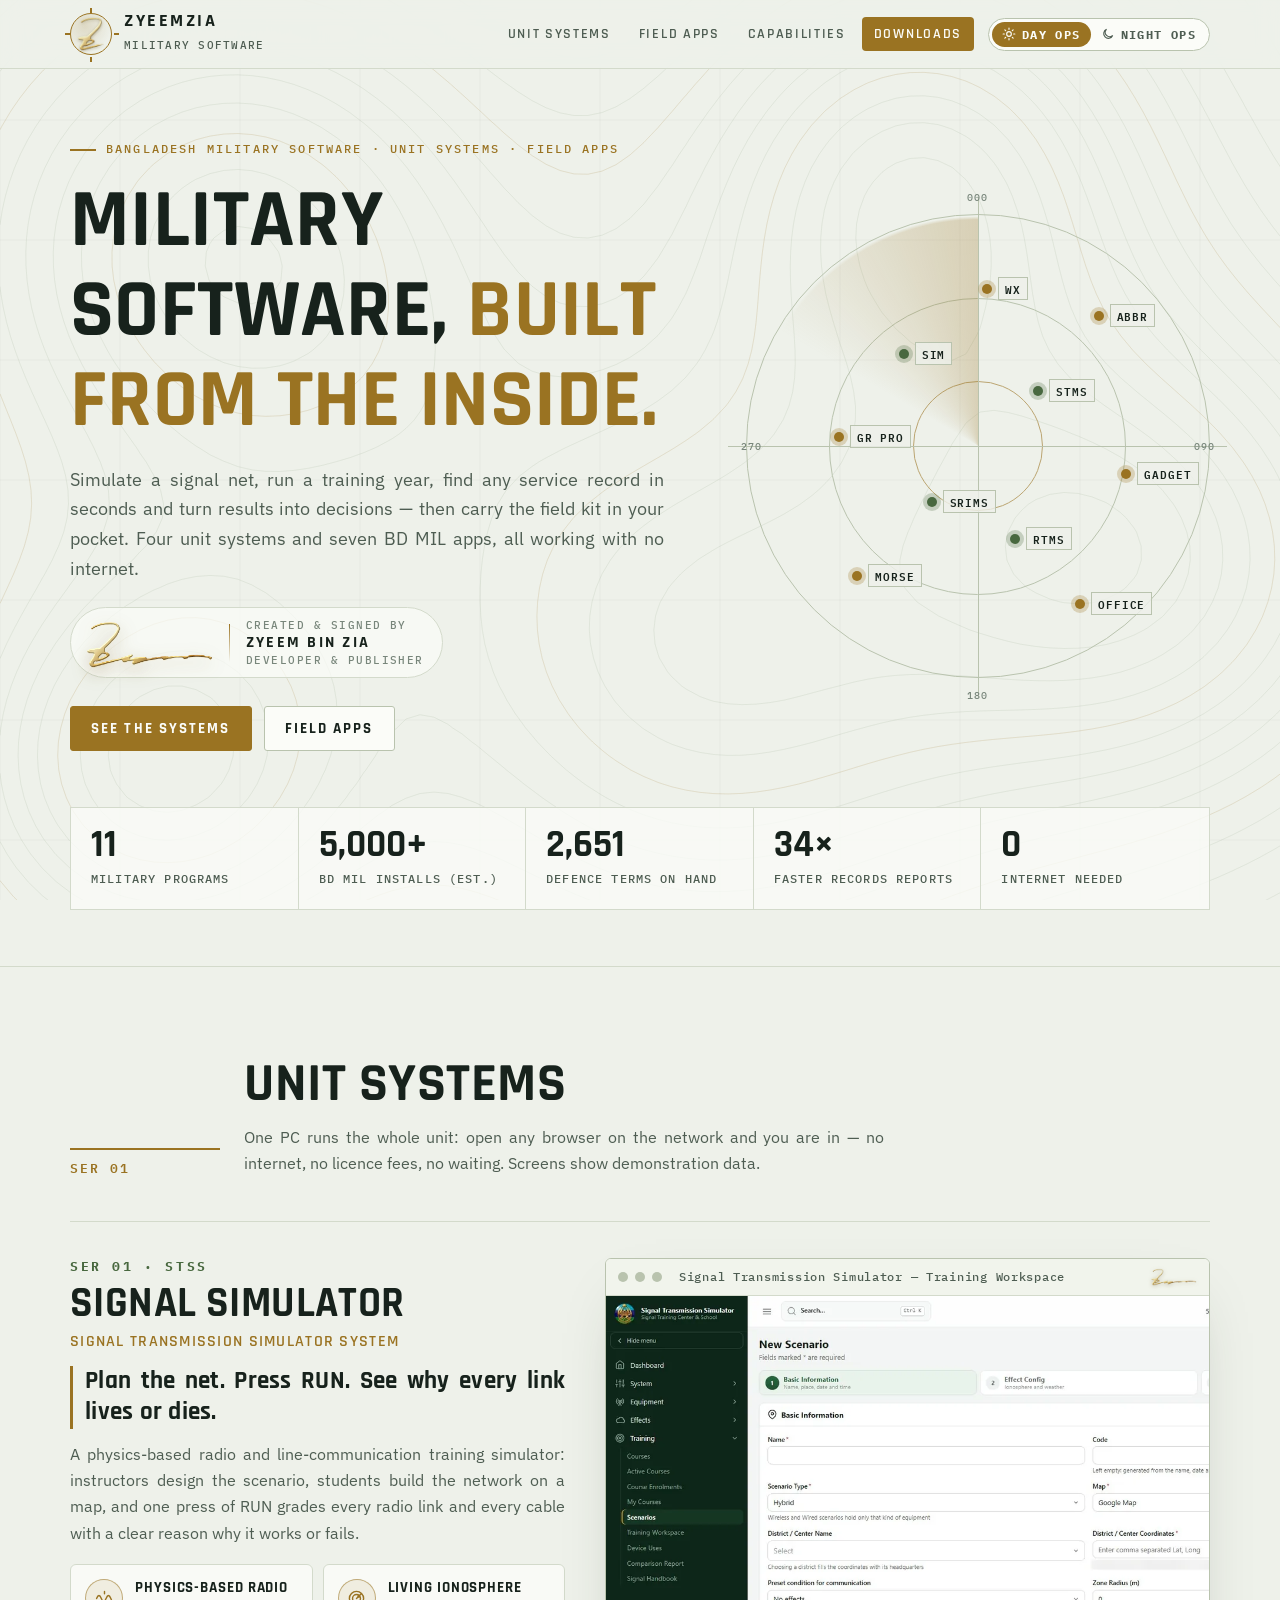
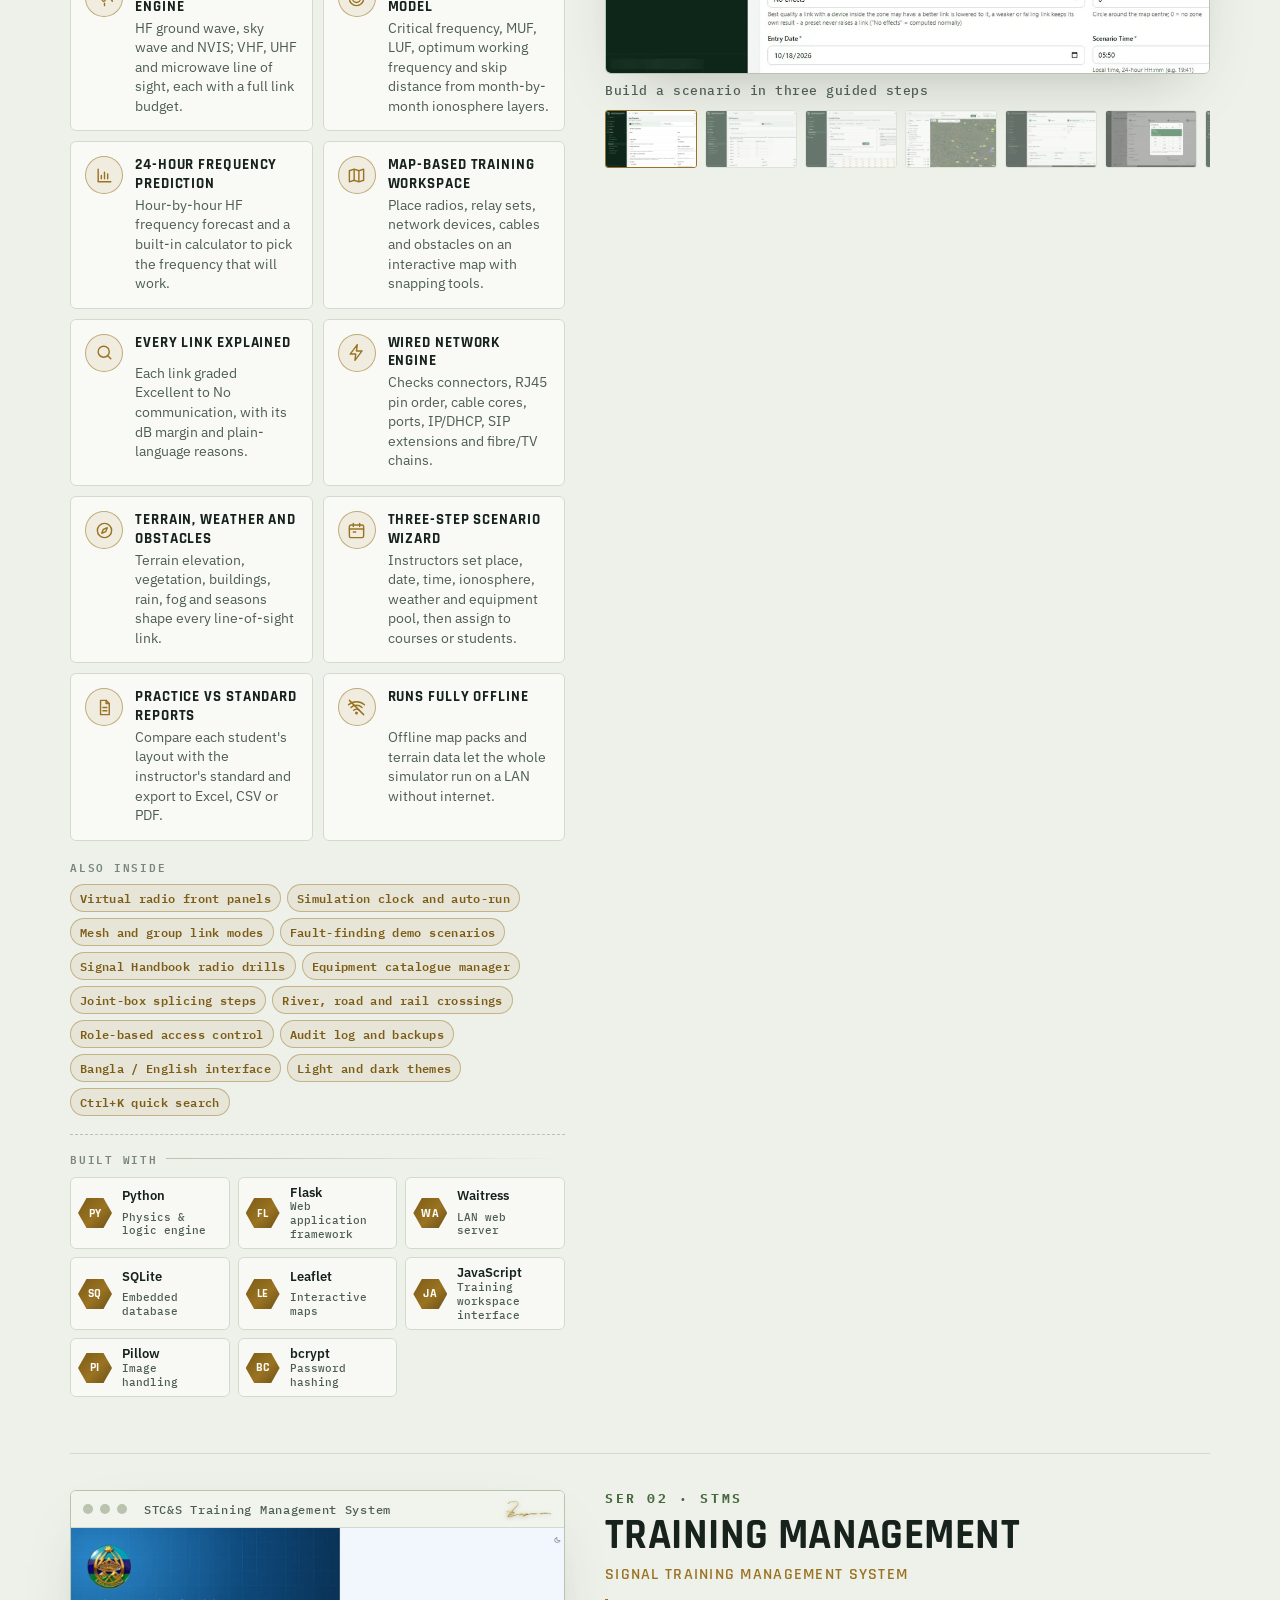
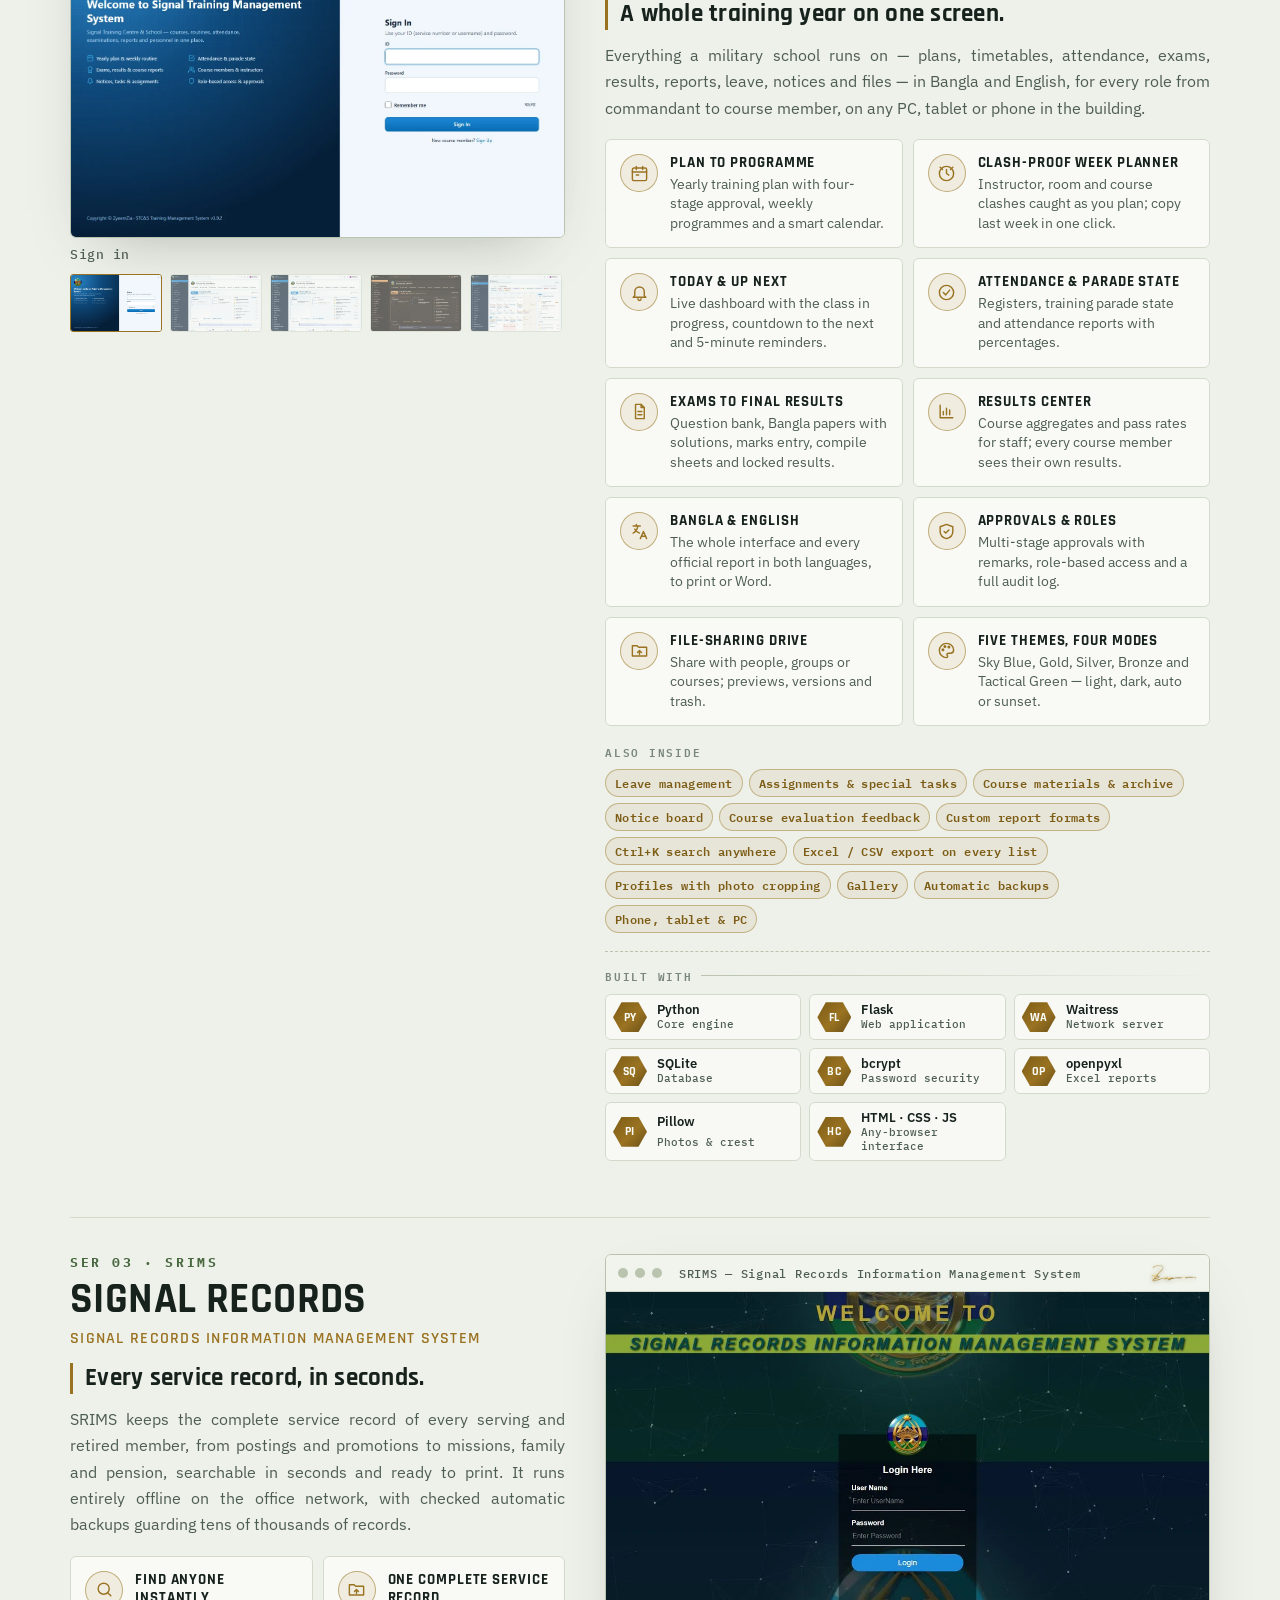
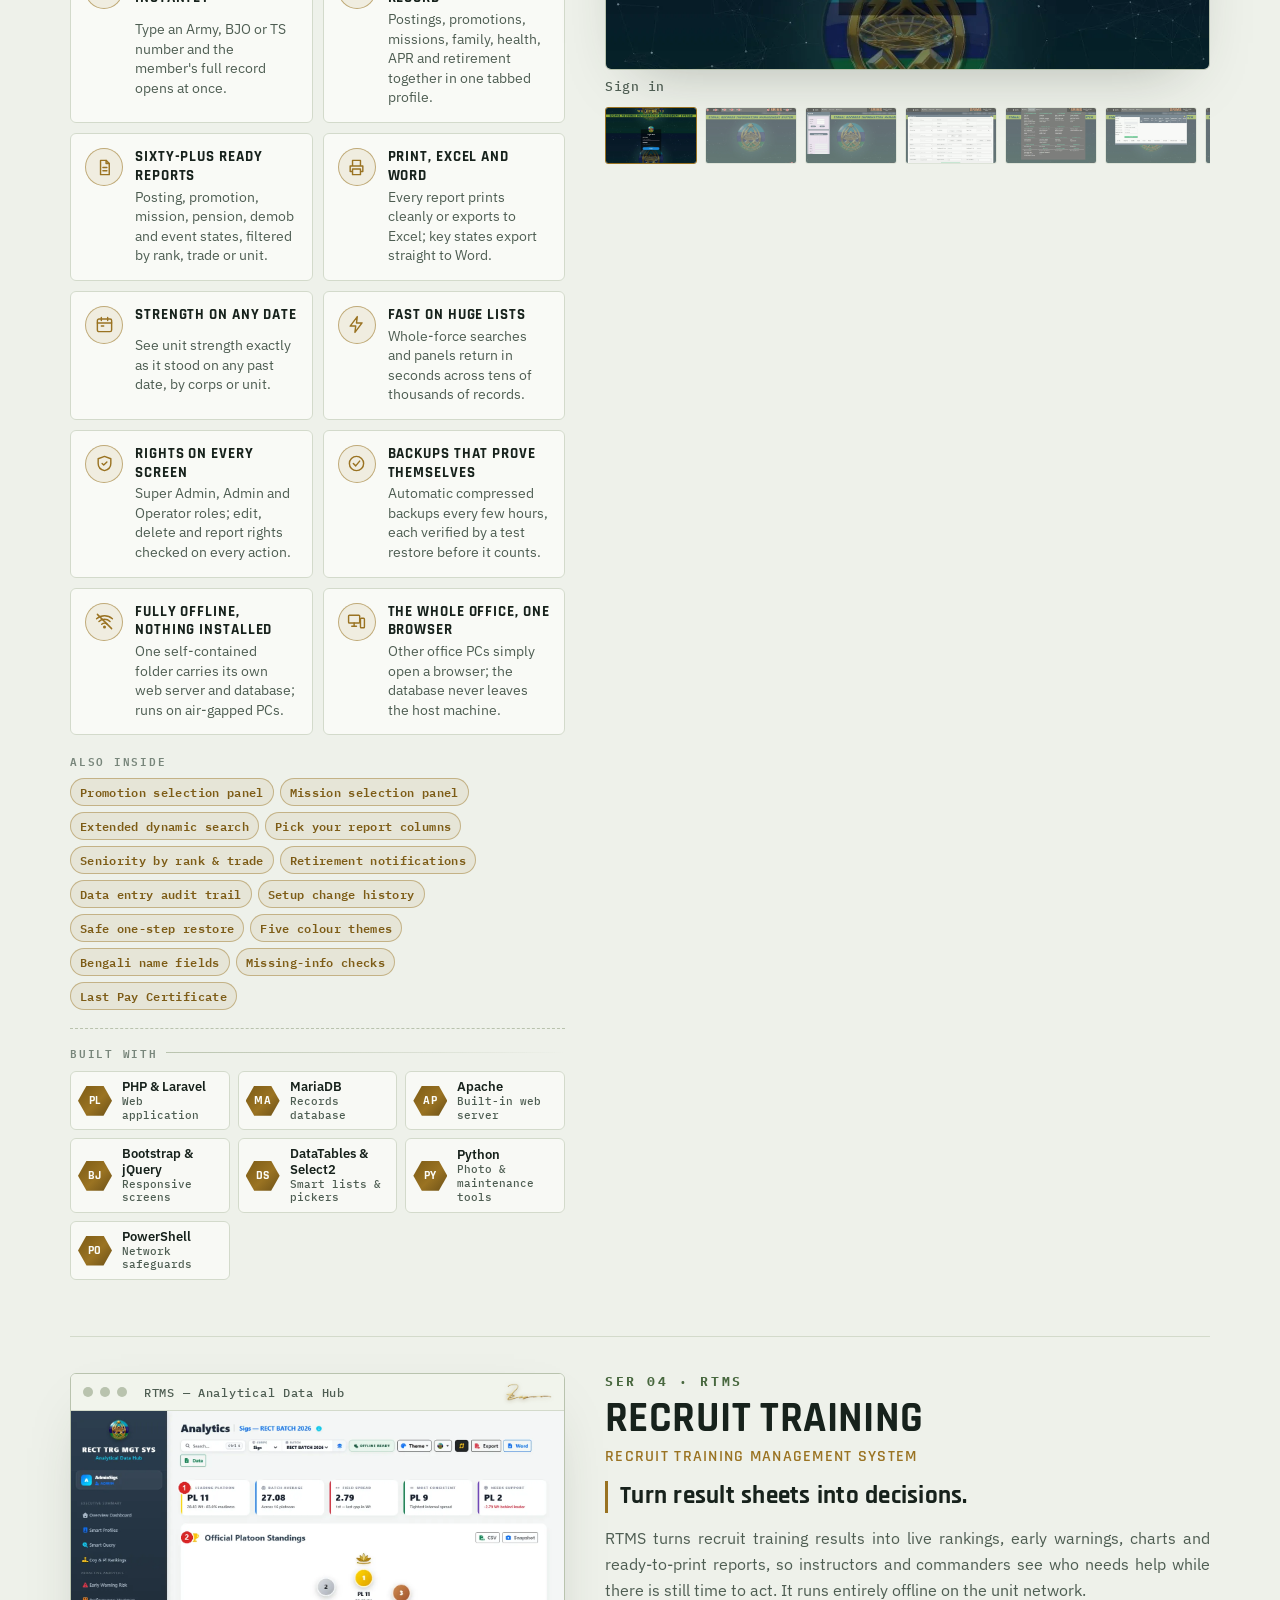
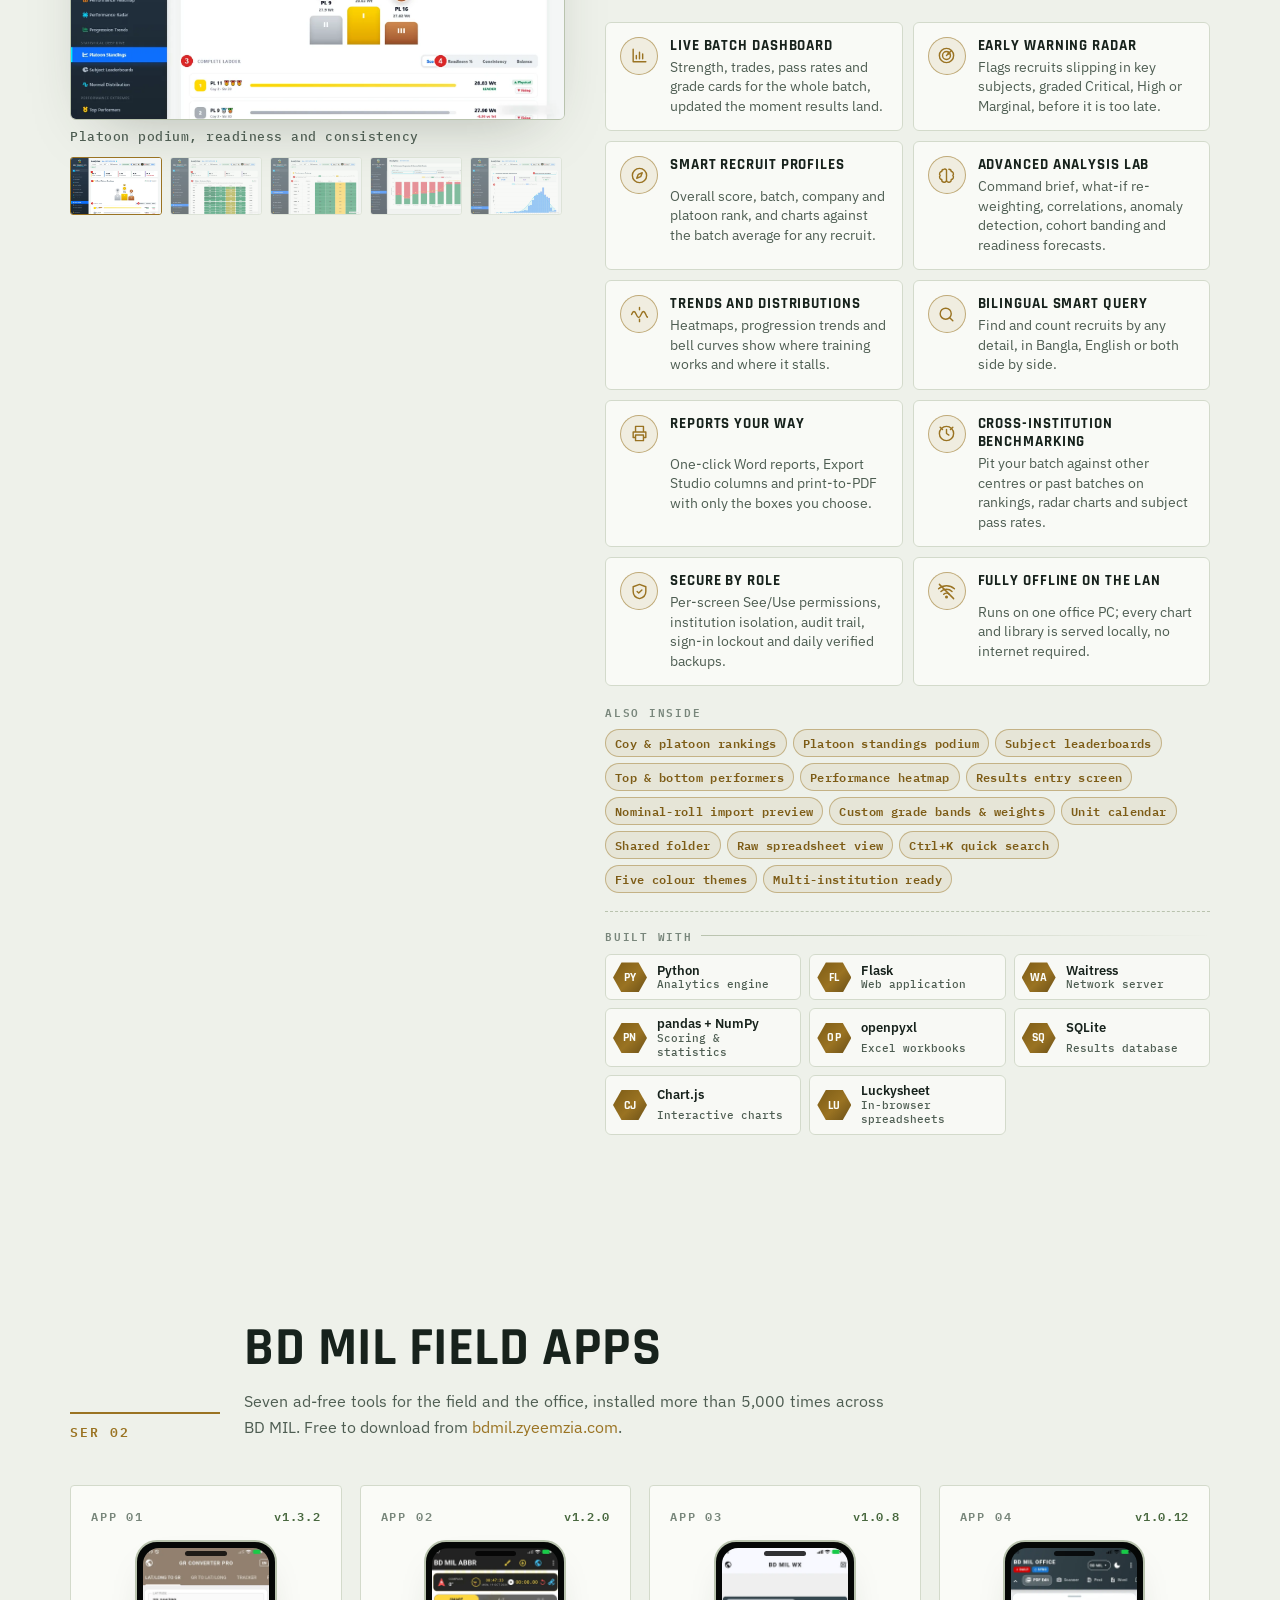
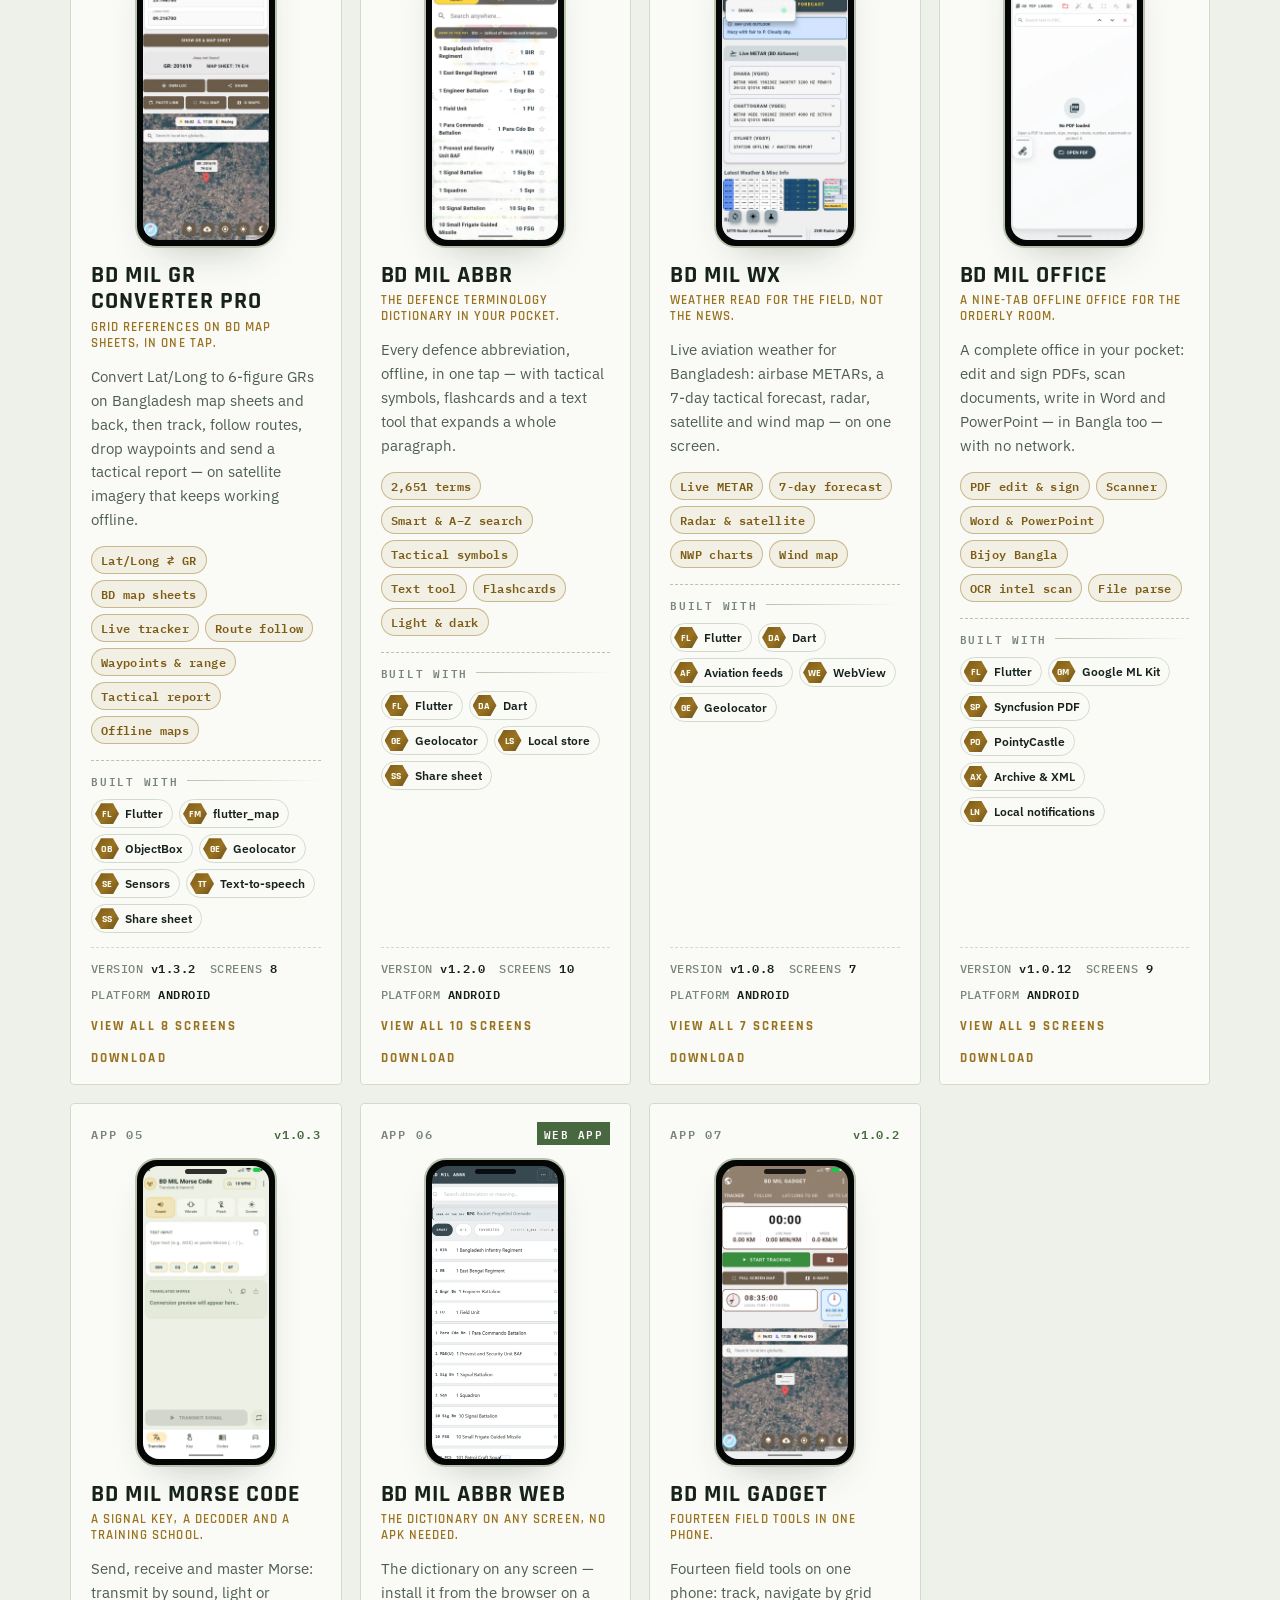
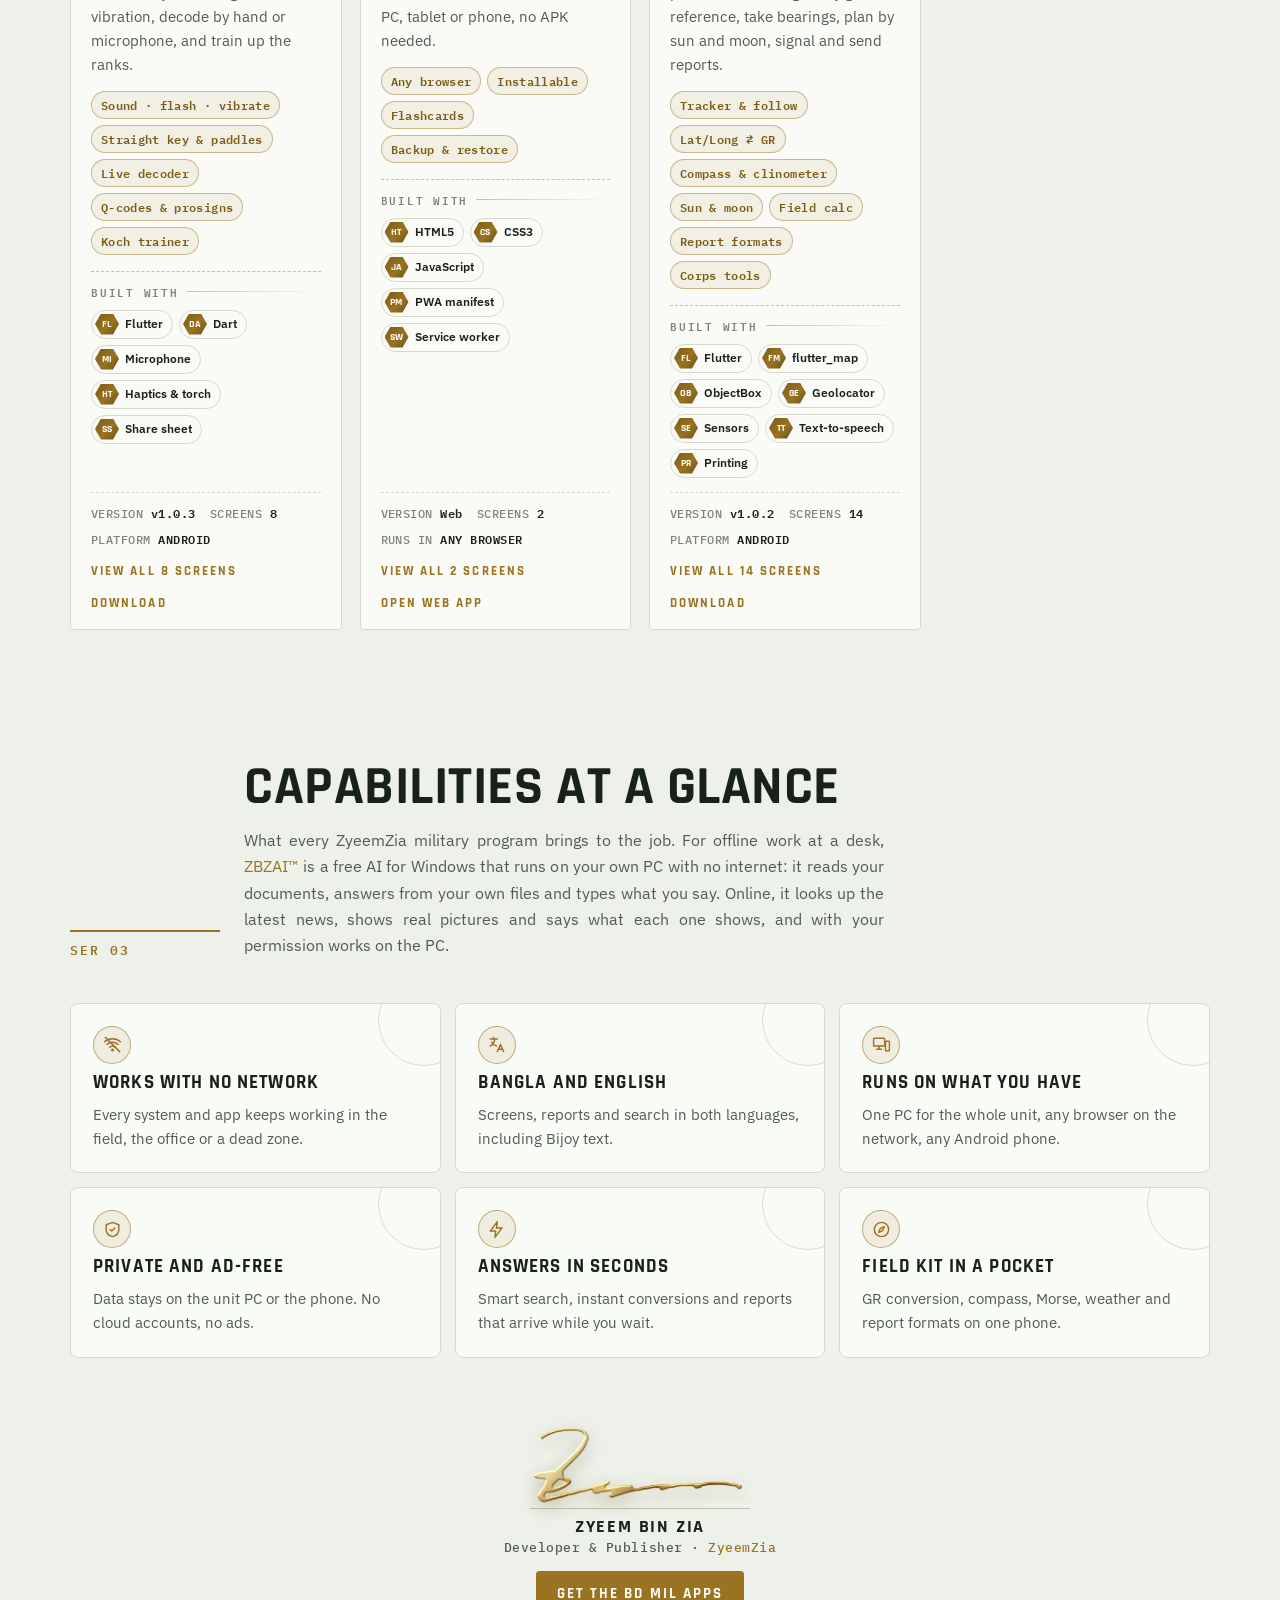
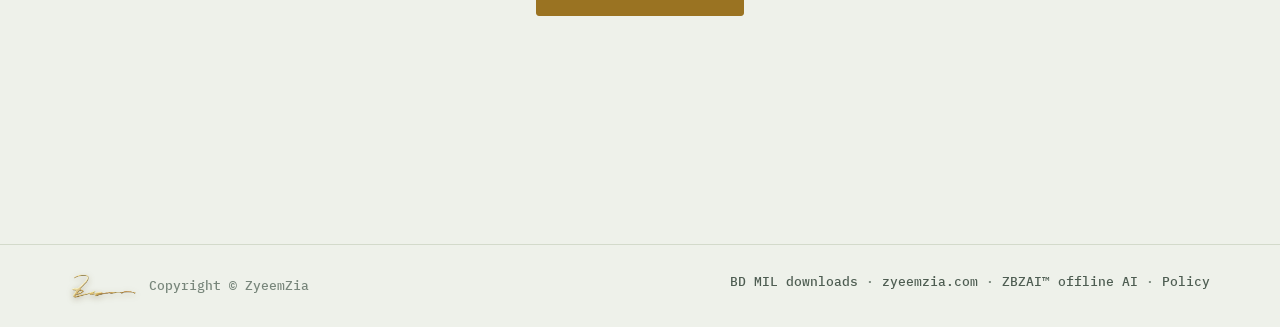
==== index.html @ f17424ff "ZBZAI: pictures it has looked at, briefly" ====
<!doctype html>
<html lang="en">
<head>
<meta charset="utf-8">
<meta name="viewport" content="width=device-width, initial-scale=1, viewport-fit=cover">
<title>ZyeemZia Military Software</title>
<meta name="description" content="Signal simulation, training management, service records and recruit analytics — plus seven offline BD MIL field apps. Works with no internet. Copyright © ZyeemZia.">
<meta name="author" content="ZyeemZia">
<meta name="theme-color" content="#0b0f0d">
<link rel="canonical" href="https://militarysoft.zyeemzia.com/">
<link rel="icon" href="favicon-64.png" type="image/png" sizes="64x64">
<link rel="apple-touch-icon" href="apple-touch-icon.png">
<meta property="og:type" content="website">
<meta property="og:site_name" content="ZyeemZia Military Software">
<meta property="og:title" content="ZyeemZia Military Software">
<meta property="og:description" content="Signal Simulator, STMS, SRIMS and RTMS, plus the BD MIL field app suite — offline-first software built for the field and the unit.">
<meta property="og:url" content="https://militarysoft.zyeemzia.com/">
<meta property="og:image" content="https://militarysoft.zyeemzia.com/og-image.png">
<meta property="og:image:width" content="1200">
<meta property="og:image:height" content="630">
<meta name="twitter:card" content="summary_large_image">
<meta name="twitter:image" content="https://militarysoft.zyeemzia.com/og-image.png">
<link rel="preconnect" href="https://fonts.googleapis.com">
<link rel="preconnect" href="https://fonts.gstatic.com" crossorigin>
<link rel="stylesheet" href="https://fonts.googleapis.com/css2?family=Rajdhani:wght@500;600;700&family=IBM+Plex+Sans:wght@400;500;600&family=IBM+Plex+Mono:wght@400;500;600&display=swap">
<link rel="stylesheet" href="style.css?v=17">
<script>try{var t=localStorage.getItem("ms-theme");if(t==="light"||t==="dark")document.documentElement.setAttribute("data-theme",t)}catch(e){}</script>
    <link rel="stylesheet" href="https://zyeemzia.com/transmit.css?v=3">
</head>
<body>
<canvas id="contours" aria-hidden="true"></canvas>

<header class="top">
  <div class="wrap">
    <a class="brand" href="#top" aria-label="ZyeemZia Military Software, back to top">
      <span class="brand-mark" aria-hidden="true"><img src="img/brand/z-mark.webp" width="160" height="160" alt=""><i class="zglint"></i></span>
      <span><b>ZYEEMZIA</b><small>Military Software</small></span>
    </a>
    <nav class="nav" aria-label="Sections">
      <a href="#systems-sec">Unit systems</a>
      <a href="#apps-sec">Field apps</a>
      <a href="#about-sec">Capabilities</a>
      <a class="cta" href="https://bdmil.zyeemzia.com/" target="_blank" rel="noopener">Downloads</a>
    </nav>
    <button class="ops" id="opsSwitch" type="button" aria-label="Switch between day and night theme"><span class="day"><svg viewBox="0 0 24 24" fill="none" stroke="currentColor" stroke-width="2" stroke-linecap="round" aria-hidden="true"><circle cx="12" cy="12" r="4"/><path d="M12 2v2M12 20v2M4.9 4.9l1.4 1.4M17.7 17.7l1.4 1.4M2 12h2M20 12h2M4.9 19.1l1.4-1.4M17.7 6.3l1.4-1.4"/></svg><b class="label">DAY OPS</b></span><span class="night"><svg viewBox="0 0 24 24" fill="none" stroke="currentColor" stroke-width="2" stroke-linecap="round" aria-hidden="true"><path d="M20 14.5A8 8 0 1 1 9.5 4a6.5 6.5 0 0 0 10.5 10.5z"/></svg><b class="label">NIGHT OPS</b></span></button>
  </div>
</header>

<main id="top">
  <section class="hero">
    <div class="wrap">
      <div>
        <div class="eyebrow">Bangladesh military software · Unit systems · Field apps</div>
        <h1>Military software, <em>built from the inside.</em></h1>
        <p class="lead">Simulate a signal net, run a training year, find any service record in seconds and turn results into decisions — then carry the field kit in your pocket. Four unit systems and seven BD MIL apps, all working with no internet.</p>
        <div class="signoff">
          <span class="sign"><img src="img/brand/signature-gold-sm.webp" width="480" height="185" alt="Signature of Zyeem Bin Zia"></span>
          <span class="signoff-rule" aria-hidden="true"></span>
          <span class="signoff-text"><small>Created &amp; signed by</small><b>Zyeem Bin Zia</b><small>Developer &amp; Publisher</small></span>
        </div>
        <div class="hero-actions">
          <a class="btn primary" href="#systems-sec">See the systems</a>
          <a class="btn" href="#apps-sec">Field apps</a>
        </div>
      </div>
      <div class="hero-visual" aria-hidden="true">
        <div class="reticle"></div><div class="reticle r2"></div><div class="reticle r3"></div>
        <div class="sweep"></div>
        <div class="ticks"><span style="left:50%;top:0;transform:translateX(-50%)">000</span><span style="right:0;top:50%;transform:translateY(-50%)">090</span><span style="left:50%;bottom:0;transform:translateX(-50%)">180</span><span style="left:0;top:50%;transform:translateY(-50%)">270</span></div>
        <span class="blip desk" style="left:34%;top:30%"><span>SIM</span></span>
        <span class="blip desk" style="left:63%;top:38%"><span>STMS</span></span>
        <span class="blip desk" style="left:40%;top:62%"><span>SRIMS</span></span>
        <span class="blip desk" style="left:58%;top:70%"><span>RTMS</span></span>
        <span class="blip" style="left:20%;top:48%"><span>GR PRO</span></span>
        <span class="blip" style="left:76%;top:22%"><span>ABBR</span></span>
        <span class="blip" style="left:82%;top:56%"><span>GADGET</span></span>
        <span class="blip" style="left:24%;top:78%"><span>MORSE</span></span>
        <span class="blip" style="left:52%;top:16%"><span>WX</span></span>
        <span class="blip" style="left:72%;top:84%"><span>OFFICE</span></span>
      </div>
    </div>
    <div class="wrap stats-wrap"><div class="stats" id="stats"></div></div>
  </section>

  <section class="block" id="systems-sec">
    <div class="wrap">
      <div class="sec-head reveal">
        <div class="serial">SER 01</div>
        <div><h2>Unit systems</h2>
          <p>One PC runs the whole unit: open any browser on the network and you are in — no internet, no licence fees, no waiting. Screens show demonstration data.</p></div>
      </div>
      <div id="systems"></div>
    </div>
  </section>

  <section class="block" id="apps-sec">
    <div class="wrap">
      <div class="sec-head reveal">
        <div class="serial">SER 02</div>
        <div><h2>BD MIL field apps</h2>
          <p>Seven ad-free tools for the field and the office, installed more than 5,000 times across BD MIL. Free to download from <a href="https://bdmil.zyeemzia.com/" target="_blank" rel="noopener">bdmil.zyeemzia.com</a>.</p></div>
      </div>
      <div class="apps" id="apps"></div>
    </div>
  </section>

  <section class="block" id="about-sec">
    <div class="wrap">
      <div class="sec-head reveal">
        <div class="serial">SER 03</div>
        <div><h2>Capabilities at a glance</h2>
          <p>What every ZyeemZia military program brings to the job. For offline work at a desk, <a href="https://zbzai.zyeemzia.com/" target="_blank" rel="noopener">ZBZAI™</a> is a free AI for Windows that runs on your own PC with no internet: it reads your documents, answers from your own files and types what you say. Online, it looks up the latest news, shows real pictures and says what each one shows, and with your permission works on the PC.</p></div>
      </div>
      <div class="glance" id="glance"></div>
      <div class="sigblock sig-end reveal">
        <span class="sign"><img src="img/brand/signature-gold-sm.webp" width="480" height="185" alt="Signature of Zyeem Bin Zia" loading="lazy"></span>
        <b>Zyeem Bin Zia</b>
        <span>Developer &amp; Publisher · <a href="https://www.zyeemzia.com" target="_blank" rel="noopener">ZyeemZia</a></span>
        <a class="btn primary" href="https://bdmil.zyeemzia.com/" target="_blank" rel="noopener">Get the BD MIL apps</a>
      </div>
    </div>
  </section>
  <section class="block" id="contact-block"><div class="wrap">
    <div class="tx-mount" id="contact" data-tx-dark='html[data-theme="dark"]' data-tx-light='html[data-theme="light"]' data-tx-auto="media" data-tx-source="militarysoft.zyeemzia.com · Military Software" data-tx-lead="Questions about BD MIL software, deployments or unit requirements? Transmit a message straight to the ZyeemZia command desk."></div>
  </div></section>
</main>

<footer>
  <div class="wrap">
    <span class="foot-sign"><img src="img/brand/signature-gold-sm.webp" width="480" height="185" alt="" loading="lazy">Copyright © ZyeemZia</span>
    <span><a href="https://bdmil.zyeemzia.com/" target="_blank" rel="noopener">BD MIL downloads</a> · <a href="https://www.zyeemzia.com" target="_blank" rel="noopener">zyeemzia.com</a> · <a href="https://zbzai.zyeemzia.com/" target="_blank" rel="noopener">ZBZAI™ offline AI</a> · <a href="https://policy.zyeemzia.com" target="_blank" rel="noopener">Policy</a></span>
  </div>
</footer>

<div class="lb" id="lb" role="dialog" aria-modal="true" aria-label="Screenshot viewer" hidden></div>

<script src="data-apps.js?v=9"></script>
<script src="data-systems.js?v=9"></script>
<script src="app.js?v=8"></script>
    <script src="https://zyeemzia.com/transmit.js?v=3" defer></script>
<script>/* ZyeemZia house style: justified writing. Paragraphs and list text that read left-aligned are justified; centred text, headings, buttons and columns too narrow to justify cleanly stay as they are. Copyright © ZyeemZia */(function(){var S='p,li,dd,blockquote';function j(r){if(!r||!r.querySelectorAll)return;var L=r.querySelectorAll(S);for(var i=0;i<L.length;i++){var e=L[i];if(e.getAttribute('data-zj'))continue;e.setAttribute('data-zj','1');var a=getComputedStyle(e).textAlign;if(a==='start'||a==='left'||a==='-webkit-auto'){var w=e.clientWidth;if(!w||w>=280)e.style.textAlign='justify'}}}function go(){j(document);if(!window.MutationObserver)return;new MutationObserver(function(m){for(var i=0;i<m.length;i++){var N=m[i].addedNodes;for(var k=0;k<N.length;k++){var n=N[k];if(n.nodeType===1)j(n.matches&&n.matches(S)?n.parentNode:n)}}}).observe(document.body,{childList:true,subtree:true})}if(document.readyState==='loading')document.addEventListener('DOMContentLoaded',go);else go()})()</script>
</body>
</html>
---- style.css ----
/* Layout concept: a field-operations briefing file — night map ground with contour lines, serial-numbered
   sections, data set in mono like a signal log, gold-leaf accent taken from the BD MIL app family; the developer's signature is plated in gold. Night ops (dark) and Day ops (light) themes. */
:root {
  --bg: #0b0f0d; --bg-2: #101613; --panel: #131a16; --panel-2: #18211c; --line: #24302a; --line-2: #33433a;
  --ink: #e8ecdf; --muted: #9aa79d; --dim: #6b7a70; --sand: #d9b35b; --sand-2: #f0d48d; --olive: #8fae7e; --red: #d8664f;
  --on-sand: #0b0f0d; --contour: rgba(143,174,126,.075); --contour-major: rgba(217,179,91,.16); --grid: rgba(255,255,255,.025);
  --shadow: rgba(0,0,0,.9); --glass: color-mix(in srgb, #0b0f0d 82%, transparent); --sign-shadow: rgba(0,0,0,.55);
  color-scheme: dark;
  --f-display: "Rajdhani", "Bahnschrift", "Segoe UI", sans-serif;
  --f-body: "IBM Plex Sans", "Segoe UI", system-ui, sans-serif;
  --f-mono: "IBM Plex Mono", "Cascadia Mono", Consolas, monospace;
  --maxw: 1180px;
}
/* Day ops: survey-map paper. Follows the device setting unless the visitor picks a theme. */
@media (prefers-color-scheme: light) { :root:not([data-theme="dark"]) {
  --bg: #eef1ea; --bg-2: #e6eae1; --panel: #fbfcf8; --panel-2: #f1f4ec; --line: #d3dacb; --line-2: #b9c3ae;
  --ink: #17221c; --muted: #4e5d52; --dim: #78867b; --sand: #9a7322; --sand-2: #7d5c16; --olive: #48683f; --red: #b2442f;
  --on-sand: #fbfcf8; --contour: rgba(72,104,63,.12); --contour-major: rgba(154,115,34,.22); --grid: rgba(23,34,28,.05);
  --shadow: rgba(40,52,38,.35); --glass: color-mix(in srgb, #eef1ea 84%, transparent); --sign-shadow: rgba(90,64,12,.35);
  color-scheme: light;
} }
:root[data-theme="light"] {
  --bg: #eef1ea; --bg-2: #e6eae1; --panel: #fbfcf8; --panel-2: #f1f4ec; --line: #d3dacb; --line-2: #b9c3ae;
  --ink: #17221c; --muted: #4e5d52; --dim: #78867b; --sand: #9a7322; --sand-2: #7d5c16; --olive: #48683f; --red: #b2442f;
  --on-sand: #fbfcf8; --contour: rgba(72,104,63,.12); --contour-major: rgba(154,115,34,.22); --grid: rgba(23,34,28,.05);
  --shadow: rgba(40,52,38,.35); --glass: color-mix(in srgb, #eef1ea 84%, transparent); --sign-shadow: rgba(90,64,12,.35);
  color-scheme: light;
}
:root[data-theme="dark"] {
  --bg: #0b0f0d; --bg-2: #101613; --panel: #131a16; --panel-2: #18211c; --line: #24302a; --line-2: #33433a;
  --ink: #e8ecdf; --muted: #9aa79d; --dim: #6b7a70; --sand: #d9b35b; --sand-2: #f0d48d; --olive: #8fae7e; --red: #d8664f;
  --on-sand: #0b0f0d; --contour: rgba(143,174,126,.075); --contour-major: rgba(217,179,91,.16); --grid: rgba(255,255,255,.025);
  --shadow: rgba(0,0,0,.9); --glass: color-mix(in srgb, #0b0f0d 82%, transparent); --sign-shadow: rgba(0,0,0,.55);
  color-scheme: dark;
}
* { box-sizing: border-box; }
[hidden] { display: none !important; }
html { scroll-behavior: smooth; -webkit-text-size-adjust: 100%; }
body { margin: 0; overflow-x: clip; background: var(--bg); color: var(--ink); transition: background-color .4s, color .4s; font: 16px/1.65 var(--f-body); }
img { max-width: 100%; display: block; }
a { color: var(--sand); text-decoration: none; }
a:hover { color: var(--sand-2); }
h1, h2, h3, h4 { margin: 0; line-height: 1.1; text-wrap: balance; font-family: var(--f-display); font-weight: 700; letter-spacing: .01em; }
p { margin: 0; }
:focus-visible { outline: 2px solid var(--sand); outline-offset: 3px; border-radius: 4px; }
.mono { font-family: var(--f-mono); }
.wrap { max-width: var(--maxw); margin: 0 auto; padding-left: max(20px, env(safe-area-inset-left, 0px)); padding-right: max(20px, env(safe-area-inset-right, 0px)); }

/* contour canvas sits behind everything */
#contours { position: fixed; inset: 0; width: 100%; height: 100%; z-index: -1; opacity: .7; pointer-events: none; }

/* ---------- header ---------- */
.top { position: sticky; top: 0; z-index: 20; background: var(--glass); backdrop-filter: blur(10px); -webkit-backdrop-filter: blur(10px); border-bottom: 1px solid var(--line); padding-top: env(safe-area-inset-top, 0px); }
.top .wrap { display: flex; align-items: center; gap: 20px; padding-block: 12px; }
.brand { display: flex; align-items: center; gap: 12px; color: var(--ink); }
.brand-mark { width: 42px; height: 42px; flex-shrink: 0; position: relative; display: grid; place-items: center; border-radius: 50%;
  border: 1.5px solid var(--sand); background: radial-gradient(circle at 35% 30%, color-mix(in srgb, var(--sand) 18%, transparent), transparent 70%); }
.brand-mark::before, .brand-mark::after { content: ""; position: absolute; background: var(--sand); }
.brand-mark::before { width: 1.5px; height: 54px; left: 50%; top: -6px; margin-left: -.75px;
  -webkit-mask: linear-gradient(#000 0 5px, transparent 5px calc(100% - 5px), #000 calc(100% - 5px)); mask: linear-gradient(#000 0 5px, transparent 5px calc(100% - 5px), #000 calc(100% - 5px)); }
.brand-mark::after { height: 1.5px; width: 54px; top: 50%; left: -6px; margin-top: -.75px;
  -webkit-mask: linear-gradient(90deg, #000 0 5px, transparent 5px calc(100% - 5px), #000 calc(100% - 5px)); mask: linear-gradient(90deg, #000 0 5px, transparent 5px calc(100% - 5px), #000 calc(100% - 5px)); }
.brand-mark img { width: 34px; height: 34px; filter: drop-shadow(0 1px 1.5px var(--sign-shadow)); position: relative; }
.brand:hover .brand-mark { box-shadow: 0 0 0 4px color-mix(in srgb, var(--sand) 18%, transparent); }
.brand b { font: 700 18px/1 var(--f-display); letter-spacing: .14em; display: block; }
.brand small { font: 500 10.5px/1.2 var(--f-mono); color: var(--muted); letter-spacing: .12em; text-transform: uppercase; }
.nav { margin-left: auto; display: flex; gap: 4px; }
.nav a { color: var(--muted); font: 600 14px var(--f-display); letter-spacing: .12em; text-transform: uppercase; padding: 8px 12px; border-radius: 4px; }
.nav a:hover { color: var(--ink); background: var(--panel); }
.nav a.cta { color: var(--on-sand); background: var(--sand); }
.nav a.cta:hover { background: var(--sand-2); color: var(--on-sand); }

/* ---------- hero ---------- */
.hero { position: relative; padding-block: 72px 56px; border-bottom: 1px solid var(--line); overflow-x: clip; }
.hero .wrap:not(.stats-wrap) { display: grid; grid-template-columns: minmax(0, 1.15fr) minmax(0, .85fr); gap: 48px; align-items: center; }
.eyebrow { font: 500 12px/1.4 var(--f-mono); letter-spacing: .18em; text-transform: uppercase; color: var(--sand); display: flex; align-items: center; gap: 10px; }
.eyebrow::before { content: ""; width: 26px; height: 1.5px; background: var(--sand); }
.hero h1 { font-size: clamp(42px, 6.4vw, 84px); margin: 18px 0 18px; text-transform: uppercase; letter-spacing: .005em; }
.hero h1 em { font-style: normal; color: var(--sand); }
.lead { color: var(--muted); font-size: 18px; max-width: 54ch; }
.hero-actions { display: flex; gap: 12px; flex-wrap: wrap; margin-top: 28px; }
.btn { display: inline-flex; align-items: center; gap: 10px; padding: 12px 20px; border: 1.5px solid var(--line-2); color: var(--ink); font: 700 15px var(--f-display); letter-spacing: .14em; text-transform: uppercase; border-radius: 3px; background: var(--panel); }
.btn:hover { border-color: var(--sand); color: var(--ink); }
.btn.primary { background: var(--sand); color: var(--on-sand); border-color: var(--sand); }
.btn.primary:hover { background: var(--sand-2); color: var(--on-sand); }
.btn svg { width: 16px; height: 16px; }

.hero-visual { position: relative; aspect-ratio: 1 / 1; max-width: 100%; }
.reticle { position: absolute; inset: 0; border: 1px solid var(--line-2); border-radius: 50%; }
.reticle::before, .reticle::after { content: ""; position: absolute; background: var(--line-2); }
.reticle::before { left: 50%; top: -4%; bottom: -4%; width: 1px; }
.reticle::after { top: 50%; left: -4%; right: -4%; height: 1px; }
.reticle.r2 { inset: 18%; } .reticle.r3 { inset: 36%; border-color: var(--sand); opacity: .6; }
.sweep { position: absolute; inset: 0; border-radius: 50%; background: conic-gradient(from 0deg, transparent 0 300deg, color-mix(in srgb, var(--sand) 26%, transparent) 360deg); animation: sweep 6s linear infinite; mask: radial-gradient(circle, #000 69%, transparent 70%); -webkit-mask: radial-gradient(circle, #000 69%, transparent 70%); }
@keyframes sweep { to { transform: rotate(360deg); } }
.blip { position: absolute; width: 10px; height: 10px; margin: -5px 0 0 -5px; border-radius: 50%; background: var(--sand); box-shadow: 0 0 0 4px color-mix(in srgb, var(--sand) 25%, transparent); }
.blip span { position: absolute; left: 16px; top: -7px; white-space: nowrap; font: 600 11px var(--f-mono); color: var(--ink); letter-spacing: .08em; background: color-mix(in srgb, var(--bg) 80%, transparent); padding: 1px 6px; border: 1px solid var(--line-2); }
.blip.desk { background: var(--olive); box-shadow: 0 0 0 4px color-mix(in srgb, var(--olive) 25%, transparent); }
.ticks { position: absolute; inset: -5% -1%; pointer-events: none; font: 500 10px var(--f-mono); color: var(--dim); letter-spacing: .1em; }
.ticks span { position: absolute; }

.stats { display: grid; grid-template-columns: repeat(5, minmax(0, 1fr)); gap: 0; margin-top: 56px; border: 1px solid var(--line); background: color-mix(in srgb, var(--panel) 80%, transparent); }
.stat { padding: 18px 20px; border-right: 1px solid var(--line); min-width: 0; }
.stat:last-child { border-right: 0; }
.stat b { display: block; font: 700 38px/1 var(--f-display); color: var(--ink); font-variant-numeric: tabular-nums; }
.stat span { font: 500 11.5px/1.4 var(--f-mono); color: var(--muted); letter-spacing: .1em; text-transform: uppercase; }

/* ---------- sections ---------- */
section.block { padding-block: 88px 40px; scroll-margin-top: 70px; }
.sec-head { display: grid; grid-template-columns: 150px minmax(0, 1fr); gap: 24px; margin-bottom: 44px; align-items: end; }
.serial { font: 600 13px/1.3 var(--f-mono); color: var(--sand); letter-spacing: .16em; border-top: 2px solid var(--sand); padding-top: 10px; }
.sec-head h2 { font-size: clamp(34px, 4.4vw, 54px); text-transform: uppercase; }
.sec-head p { color: var(--muted); margin-top: 10px; max-width: 64ch; }

/* ---------- desktop systems ---------- */
.system { display: grid; grid-template-columns: minmax(0, .9fr) minmax(0, 1.1fr); gap: 40px; padding: 36px 0 56px; border-top: 1px solid var(--line); }
.system > * { min-width: 0; }
.system:nth-of-type(even) .sys-media { order: -1; }
.sys-code { font: 700 13px var(--f-mono); letter-spacing: .2em; color: var(--olive); }
.system h3 { font-size: clamp(30px, 3.4vw, 42px); margin: 6px 0 4px; text-transform: uppercase; }
.sys-full { color: var(--sand); font: 600 16px var(--f-display); letter-spacing: .08em; text-transform: uppercase; }
.sys-text p.purpose { margin: 16px 0; color: var(--ink); }
.feat { list-style: none; padding: 0; margin: 0 0 18px; display: grid; gap: 7px; }
.feat li { position: relative; padding-left: 22px; color: var(--muted); font-size: 15px; }
.feat li::before { content: ""; position: absolute; left: 0; top: .62em; width: 10px; height: 2px; background: var(--sand); }
.chips { display: flex; flex-wrap: wrap; gap: 6px; margin-bottom: 18px; }
.chip { font: 500 12px var(--f-mono); color: var(--ink); border: 1px solid var(--line-2); padding: 3px 9px; border-radius: 2px; background: var(--panel); }
.mini-tl { border-left: 1.5px solid var(--line-2); margin-left: 4px; padding-left: 18px; display: grid; gap: 10px; }
.mini-tl div { position: relative; font-size: 14px; color: var(--muted); }
.mini-tl div::before { content: ""; position: absolute; left: -23.5px; top: .5em; width: 9px; height: 9px; background: var(--bg); border: 1.5px solid var(--olive); transform: rotate(45deg); }
.mini-tl b { font: 600 12.5px var(--f-mono); color: var(--ink); letter-spacing: .06em; margin-right: 8px; }

.window { border: 1px solid var(--line-2); background: var(--panel); border-radius: 6px; overflow: hidden; box-shadow: 0 24px 60px -30px var(--shadow); }
.window-bar { display: flex; align-items: center; gap: 7px; padding: 9px 12px; border-bottom: 1px solid var(--line); background: var(--panel-2); }
.window-bar i { width: 10px; height: 10px; border-radius: 50%; background: var(--line-2); }
.window-bar > span { margin-left: 10px; font: 500 12px var(--f-mono); color: var(--muted); letter-spacing: .06em; white-space: nowrap; overflow: hidden; text-overflow: ellipsis; min-width: 0; flex: 1; }
.bar-seal { font-style: normal; flex-shrink: 0; }
.window-shot { display: block; width: 100%; aspect-ratio: 16 / 10; object-fit: cover; object-position: top left; background: var(--bg-2); cursor: zoom-in; border: 0; padding: 0; }
.window-shot img { width: 100%; height: 100%; object-fit: cover; object-position: top left; }
.thumbs { display: flex; gap: 8px; margin-top: 10px; overflow-x: auto; padding-bottom: 4px; }
.thumbs button { flex: 0 0 auto; width: 92px; aspect-ratio: 16 / 10; border: 1.5px solid var(--line); border-radius: 3px; padding: 0; overflow: hidden; background: var(--panel); cursor: pointer; opacity: .6; }
.thumbs button[aria-pressed="true"], .thumbs button:hover { opacity: 1; border-color: var(--sand); }
.thumbs img { width: 100%; height: 100%; object-fit: cover; object-position: top left; }
.caption { margin-top: 8px; font: 500 12.5px var(--f-mono); color: var(--muted); letter-spacing: .04em; min-height: 1.5em; }
.no-shot { aspect-ratio: 16 / 10; display: grid; place-items: center; text-align: center; padding: 30px; background: repeating-linear-gradient(135deg, var(--panel) 0 12px, var(--panel-2) 12px 24px); color: var(--muted); font: 500 13px var(--f-mono); }

/* ---------- field apps ---------- */
.apps { display: grid; grid-template-columns: repeat(auto-fill, minmax(260px, 1fr)); gap: 18px; }
.app { position: relative; border: 1px solid var(--line); background: color-mix(in srgb, var(--panel) 92%, transparent); padding: 20px 20px 18px; display: flex; flex-direction: column; gap: 14px; border-radius: 4px; transition: border-color .2s, transform .2s; min-width: 0; }
.app:hover { border-color: var(--line-2); transform: translateY(-3px); }
.app-top { display: flex; justify-content: space-between; align-items: baseline; gap: 8px; }
.app-ser { font: 600 11.5px var(--f-mono); letter-spacing: .16em; color: var(--dim); }
.app-ver { font: 600 11.5px var(--f-mono); color: var(--olive); letter-spacing: .06em; }
.phone { position: relative; width: 62%; margin: 0 auto; aspect-ratio: 9 / 19.5; border-radius: 22px; border: 2px solid var(--line-2); background: #050706; padding: 6px; box-shadow: 0 18px 40px -22px var(--shadow); cursor: zoom-in; overflow: hidden; }
.phone::before { content: ""; position: absolute; top: 9px; left: 50%; width: 30%; height: 5px; margin-left: -15%; border-radius: 4px; background: #000; z-index: 2; opacity: .8; }
.phone img { width: 100%; height: 100%; object-fit: cover; object-position: top; border-radius: 16px; transition: opacity .5s; }
.phone .feature-face { width: 100%; height: 100%; border-radius: 16px; background: linear-gradient(170deg, #1d2a1f, #0b100d); display: flex; flex-direction: column; justify-content: center; gap: 8px; padding: 18px 14px; }
.feature-face b { font: 700 18px/1.1 var(--f-display); color: var(--sand); letter-spacing: .1em; text-align: center; margin-bottom: 6px; }
.feature-face span { font: 500 10.5px/1.3 var(--f-mono); color: var(--ink); border: 1px solid var(--line-2); padding: 5px 7px; border-radius: 3px; background: rgba(255, 255, 255, .02); }
.app h3 { font-size: 24px; text-transform: uppercase; letter-spacing: .04em; }
.app p { color: var(--muted); font-size: 14.5px; }
.app .meta { display: flex; flex-wrap: wrap; gap: 6px 14px; font: 500 12px var(--f-mono); color: var(--dim); letter-spacing: .04em; margin-top: auto; padding-top: 10px; border-top: 1px dashed var(--line); }
.app .meta b { color: var(--ink); font-weight: 600; }
.app .open { align-self: flex-start; font: 700 13px var(--f-display); letter-spacing: .16em; text-transform: uppercase; background: none; border: 0; color: var(--sand); padding: 0; cursor: pointer; }
.app .open:hover { color: var(--sand-2); }
.badge-web { position: absolute; top: 18px; right: 20px; font: 600 10.5px var(--f-mono); letter-spacing: .14em; color: var(--on-sand); background: var(--olive); padding: 2px 7px; }

/* ---------- timeline ---------- */
.timeline { position: relative; display: grid; gap: 0; }
.phase { display: grid; grid-template-columns: 150px minmax(0, 1fr); gap: 24px; padding: 18px 0; border-top: 1px dashed var(--line-2); }
.phase-label { font: 600 12.5px/1.4 var(--f-mono); color: var(--sand); letter-spacing: .14em; }
.phase-label small { display: block; color: var(--dim); }
.events { display: grid; gap: 10px; }
.ev { display: grid; grid-template-columns: 112px minmax(0, 1fr); gap: 14px; align-items: baseline; }
.ev time { font: 600 13px var(--f-mono); color: var(--ink); letter-spacing: .06em; white-space: nowrap; }
.ev div { color: var(--muted); font-size: 15px; }
.ev div b { color: var(--ink); font-weight: 600; }
.ev.desk time { color: var(--olive); }

/* ---------- about ---------- */
.about { display: grid; grid-template-columns: minmax(0, 1fr) minmax(0, 1fr); gap: 40px; align-items: start; }
.about p { color: var(--muted); margin-bottom: 14px; }
.principles { display: grid; gap: 12px; }
.principle { border: 1px solid var(--line); padding: 16px 18px; background: color-mix(in srgb, var(--panel) 90%, transparent); }
.principle b { font: 700 17px var(--f-display); letter-spacing: .1em; text-transform: uppercase; color: var(--ink); display: block; margin-bottom: 4px; }
.principle span { color: var(--muted); font-size: 14.5px; }

/* ---------- footer ---------- */
footer { border-top: 1px solid var(--line); margin-top: 60px; padding-block: 28px calc(28px + env(safe-area-inset-bottom, 0px)); color: var(--dim); font: 500 13px var(--f-mono); }
footer .wrap { display: flex; flex-wrap: wrap; gap: 10px 26px; justify-content: space-between; }
footer a { color: var(--muted); }
footer a:hover { color: var(--sand); }

/* ---------- lightbox ---------- */
.lb { position: fixed; inset: 0; z-index: 50; background: rgba(4, 6, 5, .975); display: grid; grid-template-rows: auto minmax(0, 1fr) auto auto; padding: max(14px, env(safe-area-inset-top, 0px)) max(14px, env(safe-area-inset-right, 0px)) max(14px, env(safe-area-inset-bottom, 0px)) max(14px, env(safe-area-inset-left, 0px)); }
.lb-top { display: flex; justify-content: space-between; align-items: center; gap: 10px; color: var(--ink); }
.lb-top b { font: 700 18px var(--f-display); letter-spacing: .12em; text-transform: uppercase; }
.lb-top span { font: 500 12px var(--f-mono); color: var(--muted); }
.lb-stage { display: grid; grid-template-columns: 52px minmax(0, 1fr) 52px; align-items: center; gap: 8px; min-height: 0; }
.lb-stage img { max-height: 100%; max-width: 100%; margin: 0 auto; object-fit: contain; border-radius: 6px; min-height: 0; }
.lb-fig { height: 100%; min-height: 0; display: flex; align-items: center; justify-content: center; }
.lb button.nav-b, .lb .x { width: 46px; height: 46px; border-radius: 50%; border: 1px solid var(--line-2); background: var(--panel); color: var(--ink); cursor: pointer; display: grid; place-items: center; }
.lb button.nav-b:hover, .lb .x:hover { border-color: var(--sand); }
.lb svg { width: 20px; height: 20px; }
.lb-cap { text-align: center; color: var(--muted); font: 500 13px var(--f-mono); padding-top: 10px; }

/* ---------- motion & responsive ---------- */
.reveal { opacity: 1; transform: none; transition: opacity .7s, transform .7s; }
.js .reveal.pending { opacity: 0; transform: translateY(18px); }
@media (prefers-reduced-motion: reduce) {
  *, *::before, *::after { animation: none !important; transition: none !important; scroll-behavior: auto !important; }
  .js .reveal.pending { opacity: 1; transform: none; }
}
@media (max-width: 960px) {
  .hero .wrap:not(.stats-wrap) { grid-template-columns: 1fr; }
  .hero-visual { max-width: 380px; width: 100%; margin: 10px auto 0; }
  .stats { grid-template-columns: repeat(3, minmax(0, 1fr)); }
  .stat:nth-child(3) { border-right: 0; }
  .stat:nth-child(n+4) { border-top: 1px solid var(--line); }
  .system { grid-template-columns: 1fr; gap: 24px; }
  .system:nth-of-type(even) .sys-media { order: 0; }
  .about { grid-template-columns: 1fr; }
  .nav a:not(.cta) { display: none; }
}
@media (max-width: 620px) {
  .hero { padding-block: 44px 40px; }
  .stats { grid-template-columns: repeat(2, minmax(0, 1fr)); }
  .stat { border-right: 1px solid var(--line) !important; border-top: 1px solid var(--line); }
  .stat:nth-child(2n) { border-right: 0 !important; }
  .stat:nth-child(-n+2) { border-top: 0; }
  .stat:last-child { grid-column: 1 / -1; border-right: 0 !important; }
  .sec-head, .phase { grid-template-columns: 1fr; gap: 10px; }
  .ev { grid-template-columns: 1fr; gap: 0; }
  section.block { padding-block: 64px 24px; }
  .brand small { display: none; }
  .lb-stage { grid-template-columns: 40px minmax(0, 1fr) 40px; }
  .lb button.nav-b { width: 38px; height: 38px; }
}

/* ---------- theme switch: DAY OPS / NIGHT OPS ---------- */
.ops { display: inline-flex; align-items: center; gap: 0; border: 1px solid var(--line-2); border-radius: 999px; padding: 3px; background: var(--panel); cursor: pointer; font: 700 11.5px var(--f-mono); letter-spacing: .12em; color: var(--muted); }
.ops span { display: inline-flex; align-items: center; gap: 6px; padding: 5px 10px; border-radius: 999px; transition: background .3s, color .3s; white-space: nowrap; }
.ops svg { width: 14px; height: 14px; }
.ops[data-mode="light"] .day, .ops[data-mode="dark"] .night { background: var(--sand); color: var(--on-sand); }

/* ---------- gold signature ---------- */
.sign { position: relative; display: inline-block; line-height: 0; }
.sign img { width: 100%; height: auto; filter: drop-shadow(0 6px 9px var(--sign-shadow)) drop-shadow(0 1px 0 rgba(255, 240, 200, .35)); }
.sign::after { content: ""; position: absolute; inset: 0; pointer-events: none;
  background: linear-gradient(105deg, transparent 42%, rgba(255, 251, 235, .95) 50%, transparent 58%) no-repeat; background-size: 260% 100%; background-position: 140% 0;
  -webkit-mask: url("img/brand/signature-mask.png") center / 100% 100% no-repeat; mask: url("img/brand/signature-mask.png") center / 100% 100% no-repeat;
  mix-blend-mode: screen; animation: glint 6s ease-in-out infinite 1.2s; }
@keyframes glint { 0%, 55% { background-position: 140% 0; } 85%, 100% { background-position: -40% 0; } }
.signoff { margin-top: 24px; display: inline-grid; grid-template-columns: auto 1px auto; align-items: center; gap: 16px; padding: 10px 18px 10px 12px;
  border: 1px solid var(--line); border-radius: 999px; background: color-mix(in srgb, var(--panel) 70%, transparent); }
.signoff .sign { width: 132px; margin: -6px -2px -10px 0; }
.signoff-rule { width: 1px; height: 38px; background: linear-gradient(var(--sand), transparent); }
.signoff-text { display: grid; line-height: 1.25; }
.signoff-text small { font: 500 10.5px var(--f-mono); letter-spacing: .14em; text-transform: uppercase; color: var(--dim); }
.signoff-text b { font: 700 16px var(--f-display); letter-spacing: .14em; text-transform: uppercase; color: var(--ink); }
@media (max-width: 420px) { .signoff { gap: 12px; padding: 8px 14px 8px 10px; } .signoff .sign { width: 104px; } .signoff-text b { font-size: 14px; } }
.sigblock { margin-top: 26px; display: grid; justify-items: start; gap: 1px; padding: 18px 0 0; }
.sigblock .sign { width: 220px; margin-left: -6px; }
.sigblock b { font: 700 18px var(--f-display); letter-spacing: .1em; text-transform: uppercase; color: var(--ink); border-top: 1px solid var(--line-2); padding-top: 6px; min-width: 220px; }
.sigblock span { font: 500 13px var(--f-mono); color: var(--muted); letter-spacing: .04em; }
.bar-seal { margin-left: auto; display: inline-flex; align-items: center; gap: 8px; font: 600 10px var(--f-mono); letter-spacing: .16em; color: var(--sand); white-space: nowrap; }
.bar-seal img { height: 18px; width: auto; filter: drop-shadow(0 1px 2px var(--sign-shadow)); }
.foot-sign { display: inline-flex; align-items: center; gap: 12px; }
.foot-sign img { height: 26px; width: auto; filter: drop-shadow(0 2px 3px var(--sign-shadow)); }
@media (max-width: 620px) { .bar-seal span { display: none; } .ops .label { display: none; } .ops span { padding: 6px 8px; } }

@media (max-width: 1240px) { .ops .label { display: none; } .ops span { padding: 6px 9px; } }
@media (max-width: 1080px) { .nav a:not(.cta) { display: none; } }
.top .wrap { gap: 14px; }
.ops { flex-shrink: 0; }

.zglint { position: absolute; width: 34px; height: 34px; left: 50%; top: 50%; margin: -17px 0 0 -17px; pointer-events: none;
  background: linear-gradient(105deg, transparent 40%, rgba(255, 251, 235, .95) 50%, transparent 60%) no-repeat; background-size: 260% 100%; background-position: 140% 0;
  -webkit-mask: url("img/brand/z-mark.png") center / 100% 100% no-repeat; mask: url("img/brand/z-mark.png") center / 100% 100% no-repeat;
  mix-blend-mode: screen; animation: glint 6s ease-in-out infinite 1.2s; }
@media (max-width: 420px) {
  .top .wrap { gap: 10px; }
  .brand { gap: 9px; }
  .brand b { font-size: 16px; letter-spacing: .1em; }
  .nav a.cta { padding: 7px 9px; font-size: 12px; letter-spacing: .08em; }
  .ops span { padding: 5px 7px; }
}

.lb-cap b { color: #d9b35b; margin-right: 6px; }
.lb-strip { display: flex; gap: 8px; overflow-x: auto; padding: 10px 2px 2px; justify-content: safe center; scrollbar-width: thin; }
.lb-strip button { position: relative; flex: 0 0 auto; width: 46px; aspect-ratio: 9 / 19.5; padding: 0; border: 1.5px solid #33433a; border-radius: 6px; overflow: hidden; background: #050706; cursor: pointer; opacity: .55; transition: opacity .2s, border-color .2s, transform .2s; }
.lb-strip button:hover { opacity: .9; }
.lb-strip button[aria-current="true"] { opacity: 1; border-color: #d9b35b; transform: translateY(-3px); }
.lb-strip img { width: 100%; height: 100%; object-fit: cover; object-position: top; }
.lb-strip span { position: absolute; left: 3px; bottom: 2px; font: 600 9px "IBM Plex Mono", monospace; color: #fff; text-shadow: 0 1px 2px #000; }
.lb { height: 100%; }
.lb-stage { grid-template-rows: minmax(0, 1fr); height: 100%; min-height: 0; }
.lb-fig { height: 100%; min-height: 0; overflow: hidden; }
.lb-stage img { height: auto; max-height: 100%; width: auto; }

/* ---------- publicity layout: pitch, capability tiles, tags, glance ---------- */
.pitch { font: 700 clamp(20px, 2vw, 25px)/1.25 var(--f-display); color: var(--ink); letter-spacing: .01em; margin: 14px 0 0; border-left: 3px solid var(--sand); padding-left: 12px; }
.sys-text p.purpose { margin: 12px 0 18px; color: var(--muted); }
.caps { display: grid; grid-template-columns: repeat(2, minmax(0, 1fr)); gap: 10px; }
.cap { display: grid; grid-template-columns: 38px minmax(0, 1fr); column-gap: 12px; row-gap: 2px; align-items: start; padding: 14px; border: 1px solid var(--line); border-radius: 6px; background: color-mix(in srgb, var(--panel) 85%, transparent); transition: border-color .2s, transform .2s; }
.cap:hover { border-color: var(--sand); transform: translateY(-2px); }
.cap .cap-ic { grid-row: span 2; }
.cap b { font: 700 15px/1.25 var(--f-display); letter-spacing: .06em; text-transform: uppercase; color: var(--ink); }
.cap span:last-child { font-size: 13.5px; line-height: 1.45; color: var(--muted); }
.cap-ic { width: 38px; height: 38px; border-radius: 50%; display: grid; place-items: center; color: var(--sand); border: 1.5px solid color-mix(in srgb, var(--sand) 55%, transparent); background: color-mix(in srgb, var(--sand) 10%, transparent); }
.cap-ic svg { width: 19px; height: 19px; }
.tags { display: flex; flex-wrap: wrap; gap: 6px; }
.tags span { font: 600 11.5px var(--f-mono); letter-spacing: .03em; color: var(--sand-2); border: 1px solid color-mix(in srgb, var(--sand) 45%, transparent); background: color-mix(in srgb, var(--sand) 9%, transparent); padding: 3px 9px; border-radius: 999px; }
.glance { display: grid; grid-template-columns: repeat(3, minmax(0, 1fr)); gap: 14px; }
.glance-tile { display: grid; gap: 8px; padding: 22px; border: 1px solid var(--line); border-radius: 8px; background: color-mix(in srgb, var(--panel) 88%, transparent); position: relative; overflow: hidden; }
.glance-tile::after { content: ""; position: absolute; right: -30px; top: -30px; width: 90px; height: 90px; border-radius: 50%; border: 1px solid color-mix(in srgb, var(--sand) 25%, transparent); }
.glance-tile b { font: 700 19px/1.2 var(--f-display); letter-spacing: .06em; text-transform: uppercase; color: var(--ink); }
.glance-tile span:last-child { color: var(--muted); font-size: 14.5px; }
.sig-end { margin: 46px auto 0; justify-items: center; text-align: center; }
.sig-end b { text-align: center; }
.sig-end .btn { margin-top: 14px; }
@media (max-width: 960px) { .glance { grid-template-columns: repeat(2, minmax(0, 1fr)); } }
@media (max-width: 620px) { .caps, .glance { grid-template-columns: 1fr; } }

.also { margin-top: 16px; display: grid; gap: 8px; }
.also small { font: 600 11px var(--f-mono); letter-spacing: .16em; text-transform: uppercase; color: var(--dim); }
@media (min-width: 961px) { .sys-media { position: sticky; top: 92px; align-self: start; } }

/* ---------- Built with: toolkit strip ---------- */
.toolkit { margin-top: 18px; display: grid; gap: 9px; padding-top: 14px; border-top: 1px dashed var(--line-2); }
.toolkit small { font: 600 11px var(--f-mono); letter-spacing: .16em; text-transform: uppercase; color: var(--dim); display: flex; align-items: center; gap: 8px; }
.toolkit small::after { content: ""; flex: 1; height: 1px; background: linear-gradient(90deg, var(--line-2), transparent); }
.tk { display: grid; grid-template-columns: repeat(auto-fill, minmax(150px, 1fr)); gap: 8px; }
.tool { display: grid; grid-template-columns: 34px minmax(0, 1fr); column-gap: 10px; align-items: center; padding: 7px 10px 7px 7px; border-radius: 6px; background: color-mix(in srgb, var(--panel) 80%, transparent); border: 1px solid var(--line); transition: border-color .2s, transform .2s; }
.tool:hover { border-color: var(--sand); transform: translateY(-1px); }
.tool i { grid-row: span 2; width: 34px; height: 30px; display: grid; place-items: center; font: 700 12px var(--f-display); font-style: normal; letter-spacing: .04em; color: var(--on-sand);
  background: linear-gradient(135deg, var(--sand-2), var(--sand) 55%, color-mix(in srgb, var(--sand) 70%, #000));
  clip-path: polygon(25% 0, 75% 0, 100% 50%, 75% 100%, 25% 100%, 0 50%); }
.tool b { font: 600 13px/1.2 var(--f-body); color: var(--ink); overflow-wrap: anywhere; }
.tool em { font: 500 11px/1.25 var(--f-mono); font-style: normal; color: var(--muted); }
.toolkit.compact { margin-top: 2px; padding-top: 10px; }
.toolkit.compact .tk { display: flex; flex-wrap: wrap; gap: 6px; }
.toolkit.compact .tool { display: inline-flex; gap: 6px; padding: 3px 9px 3px 3px; border-radius: 999px; }
.toolkit.compact .tool i { width: 24px; height: 21px; font-size: 9.5px; grid-row: auto; }
.toolkit.compact .tool b { font-size: 11.5px; }
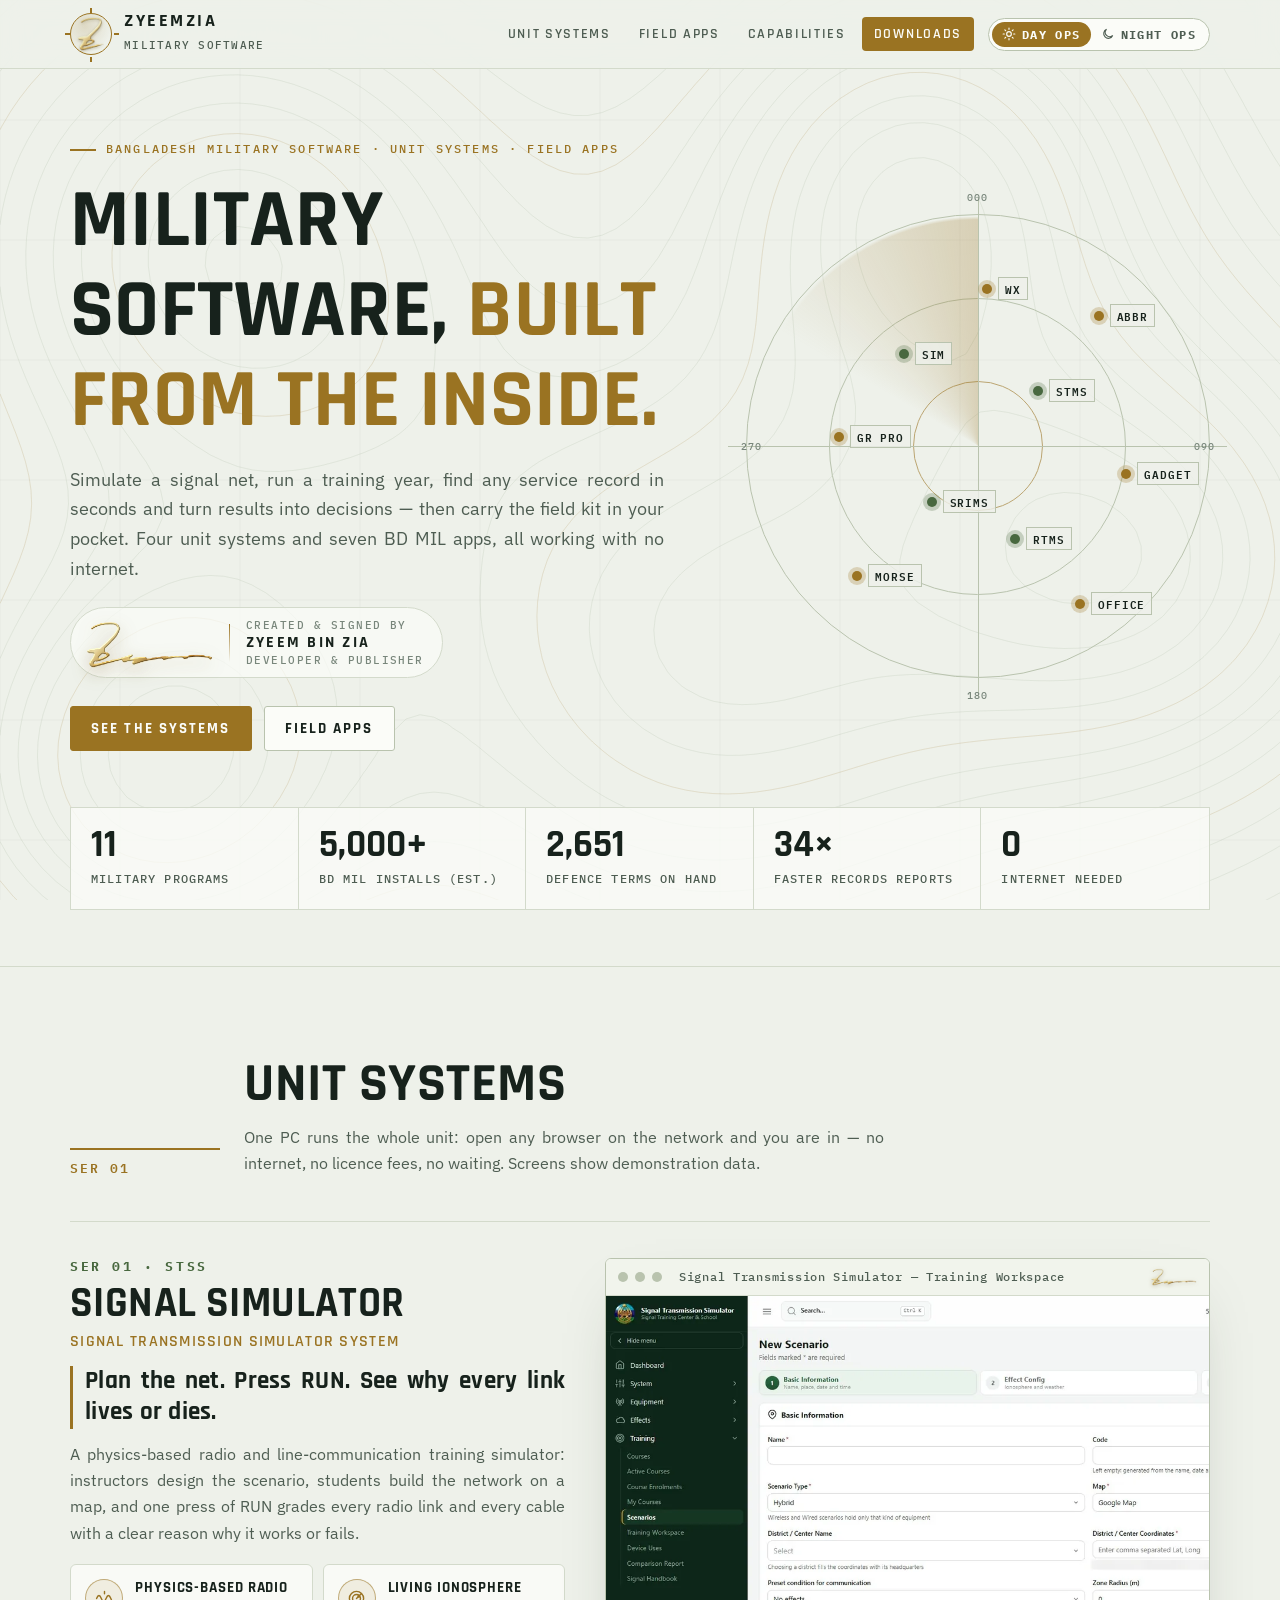
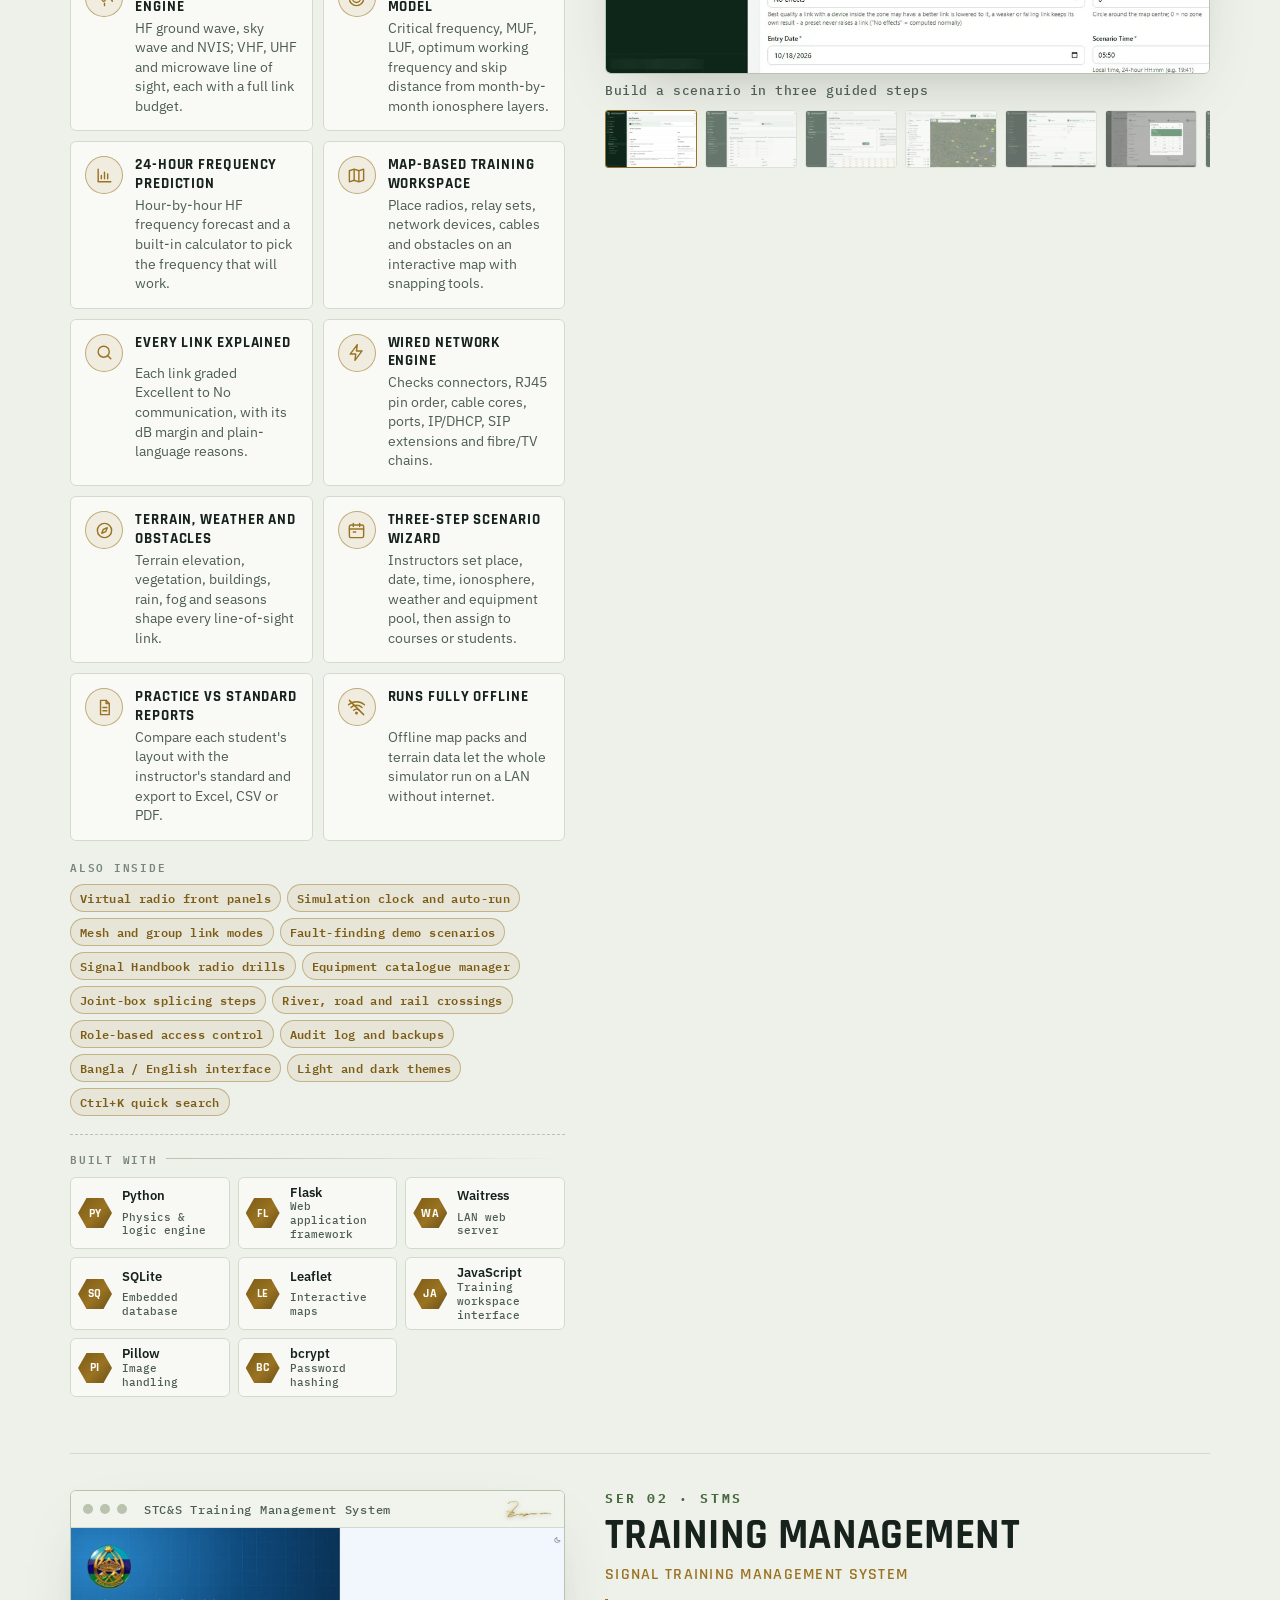
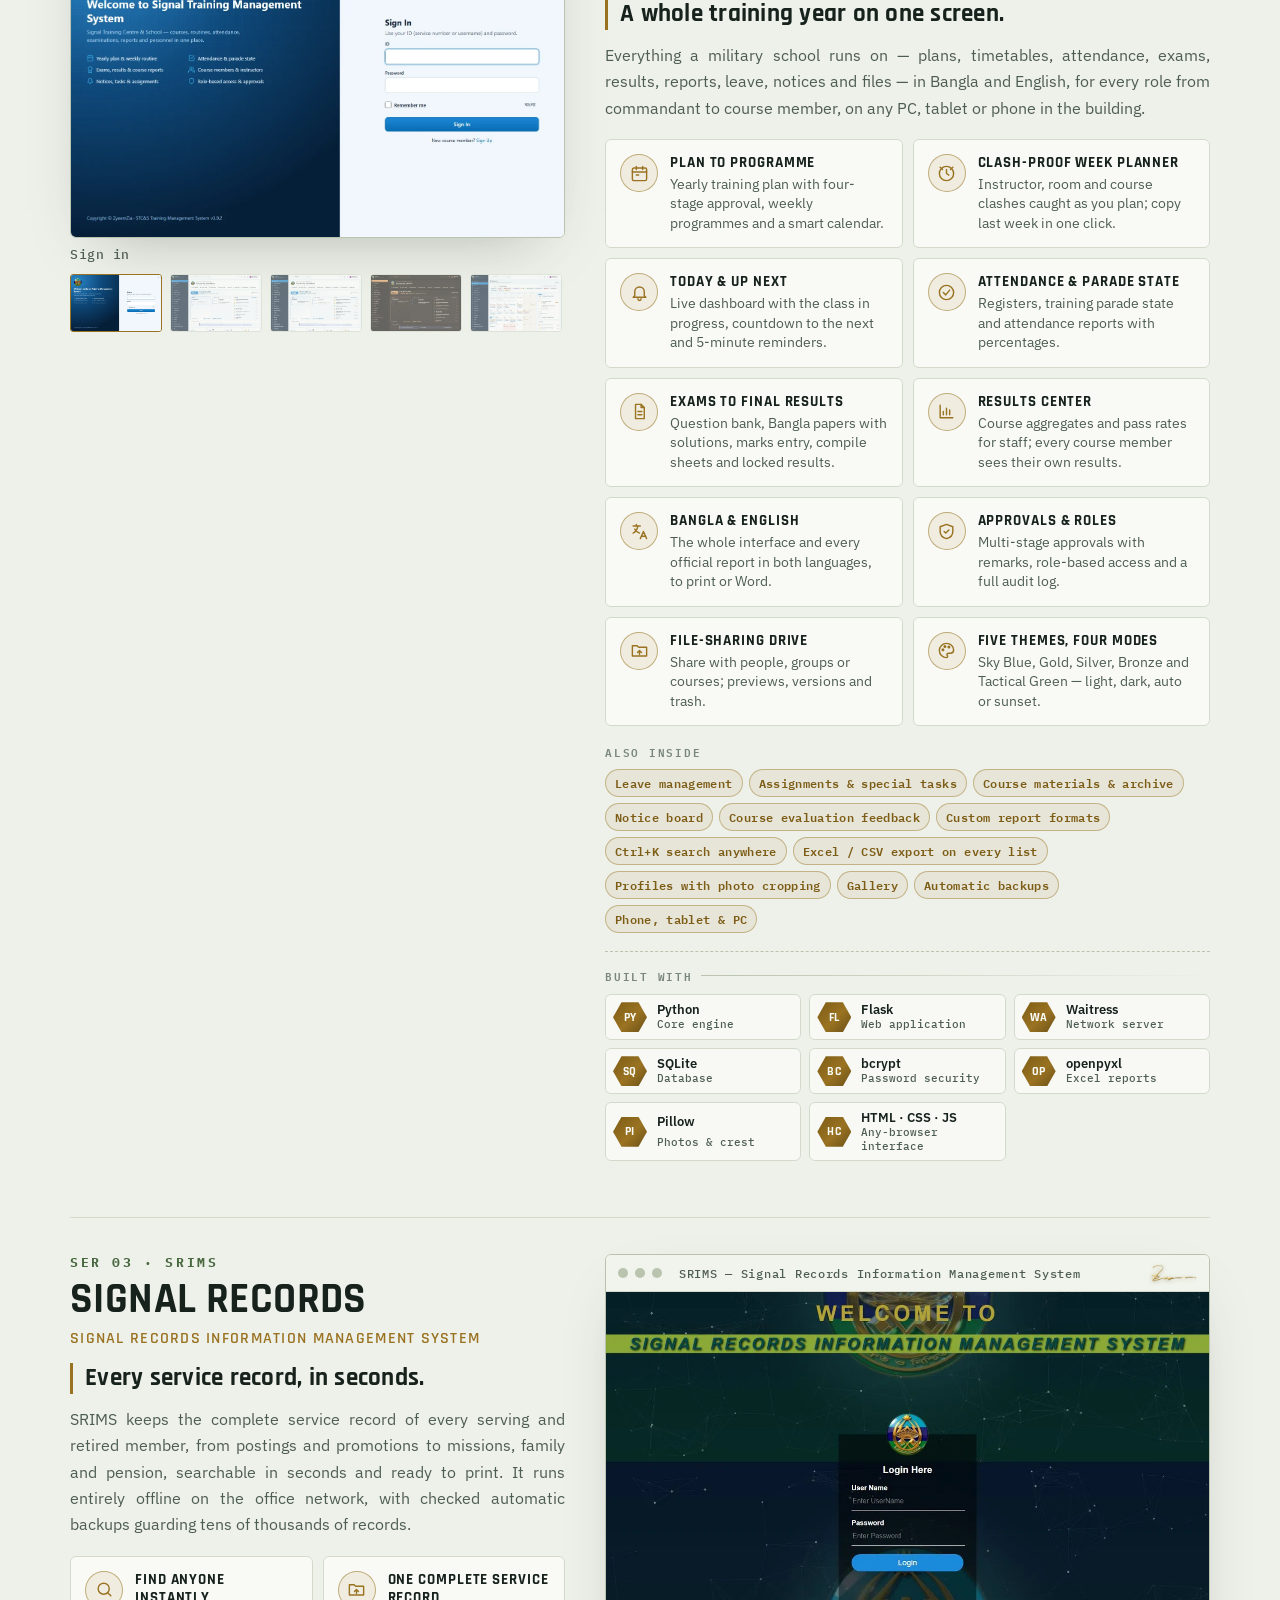
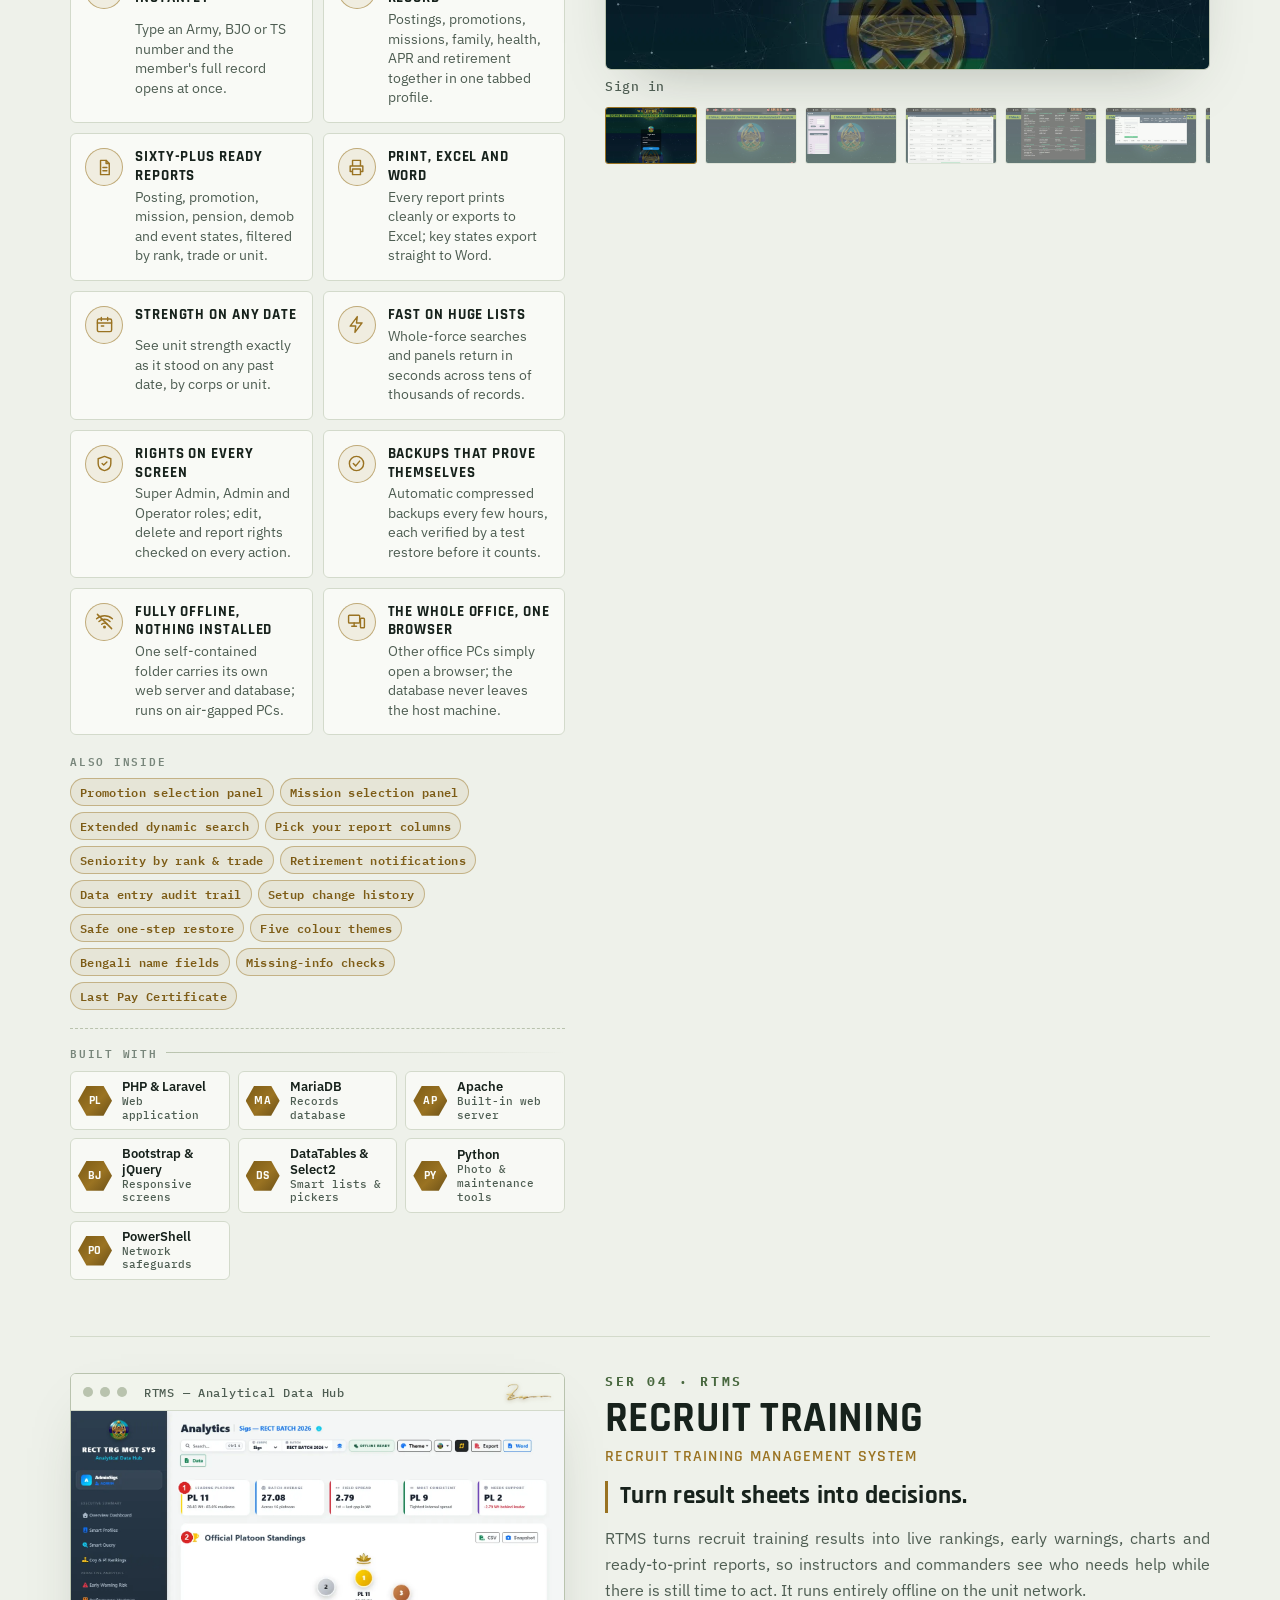
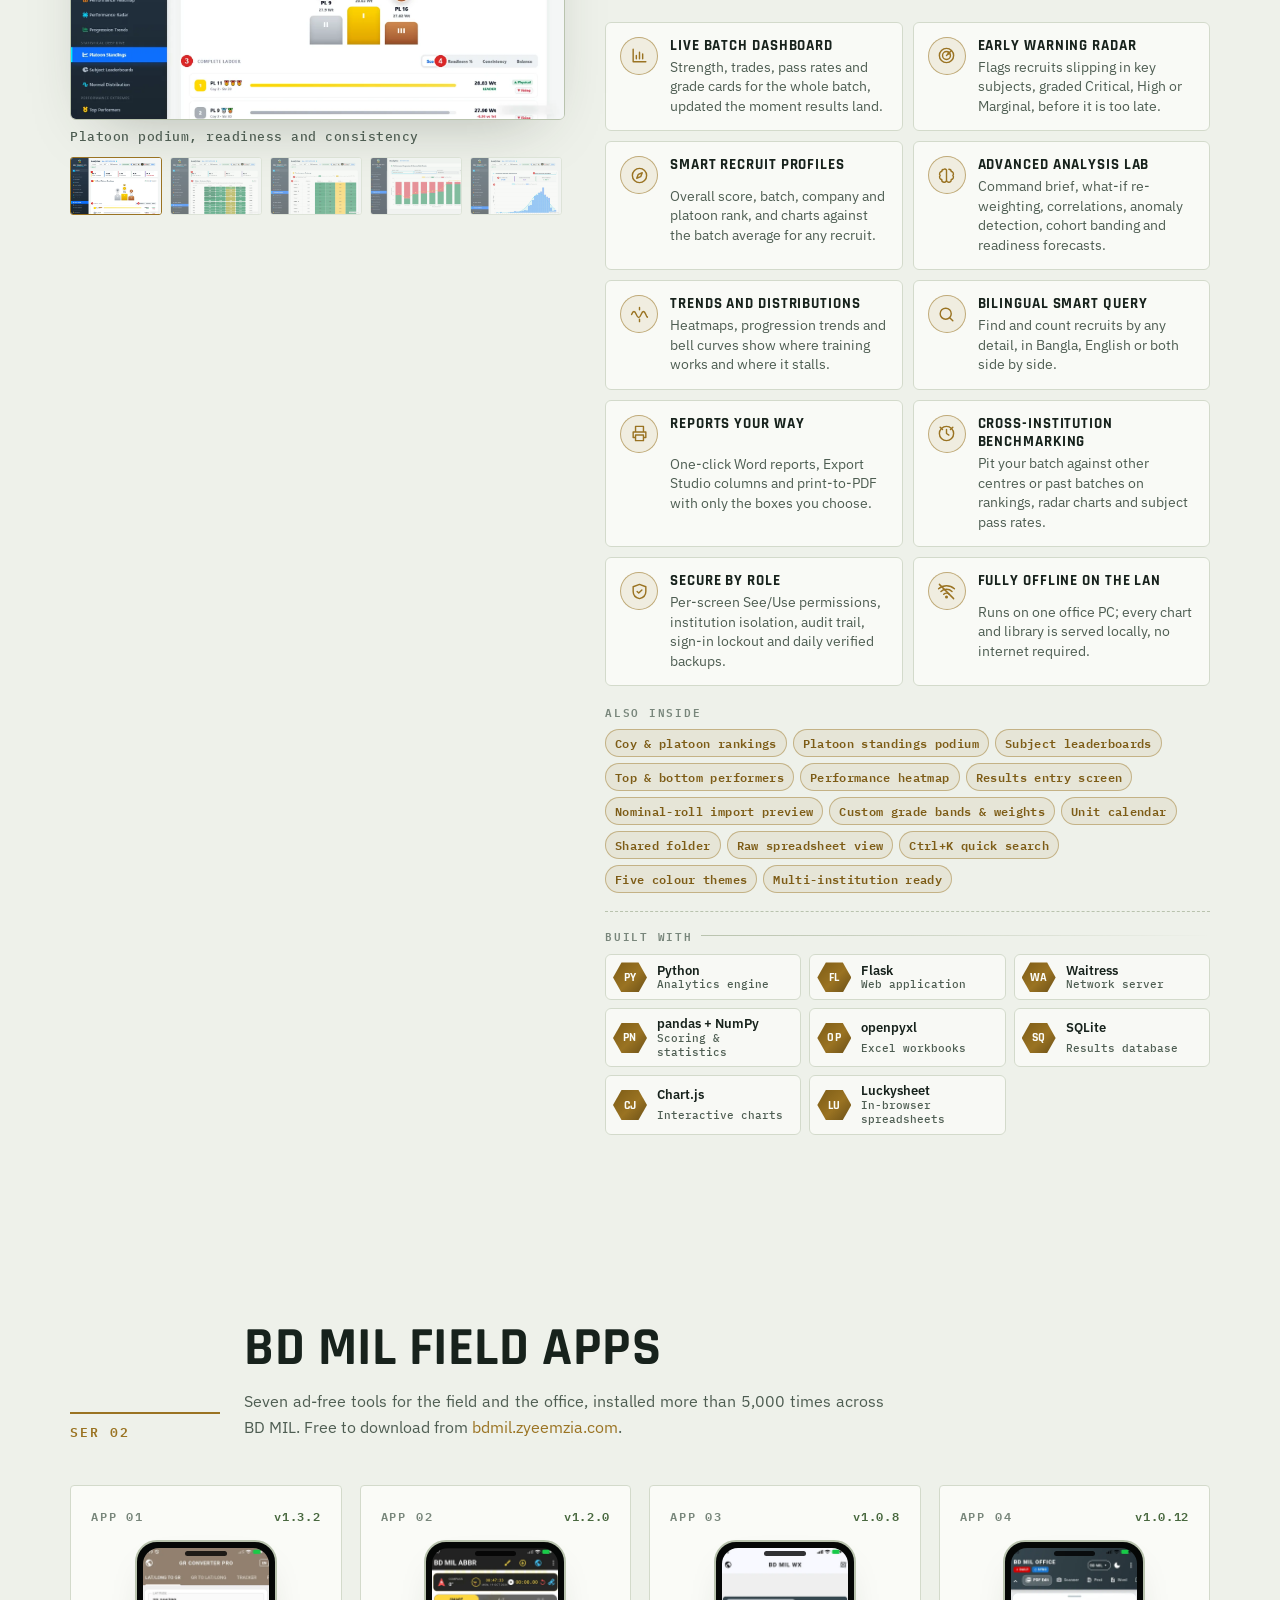
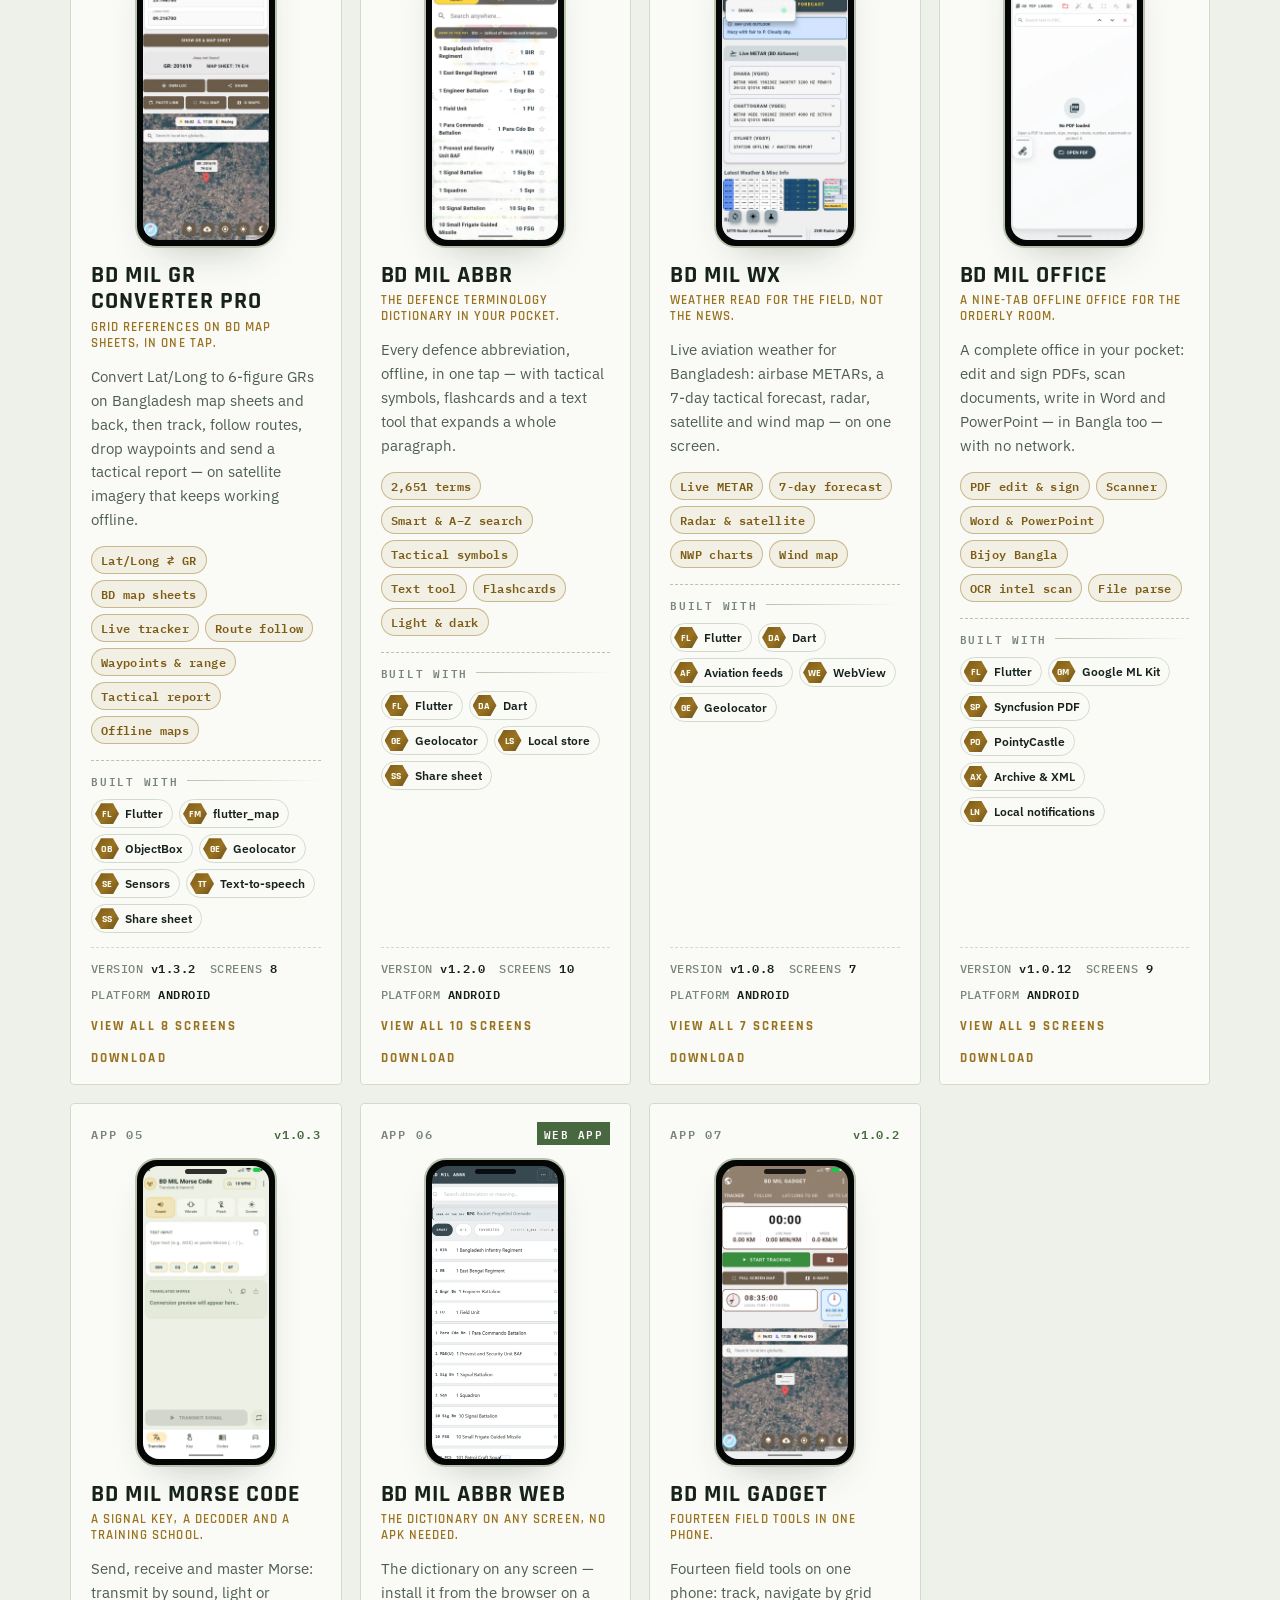
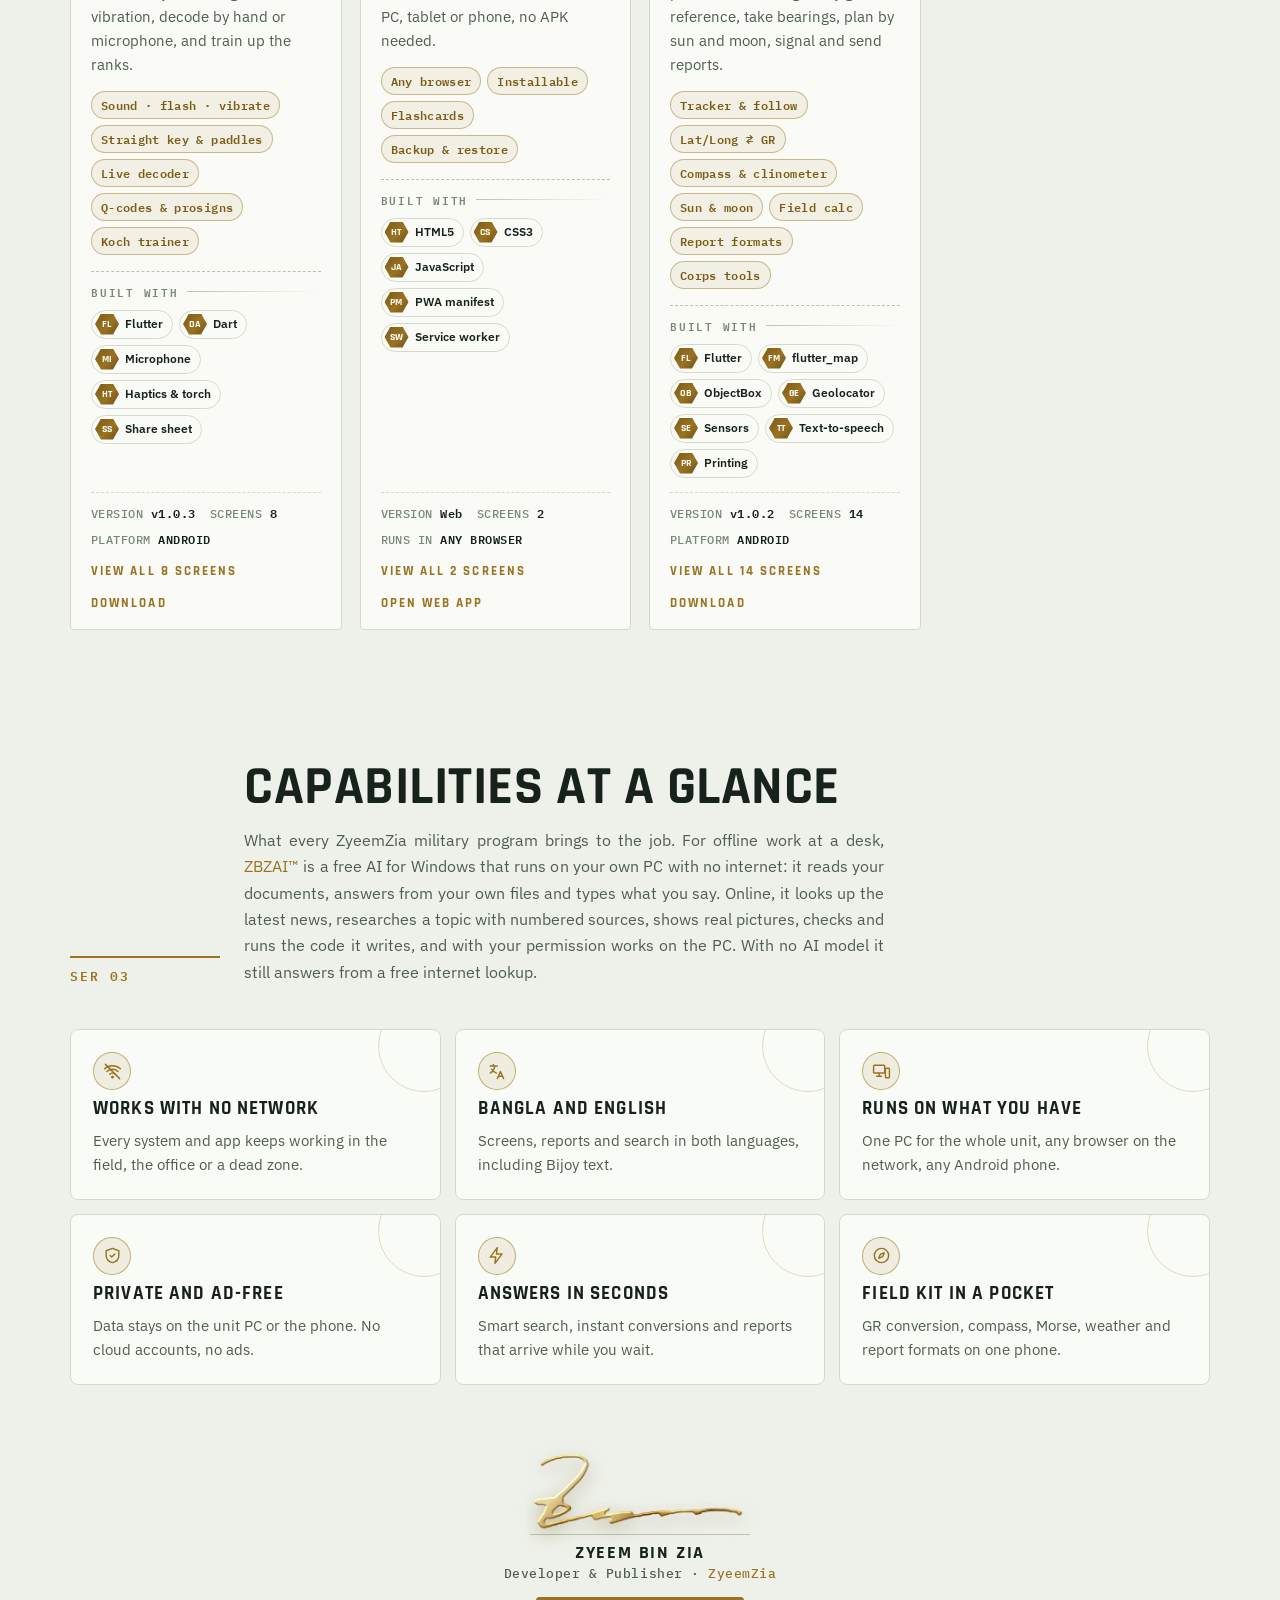
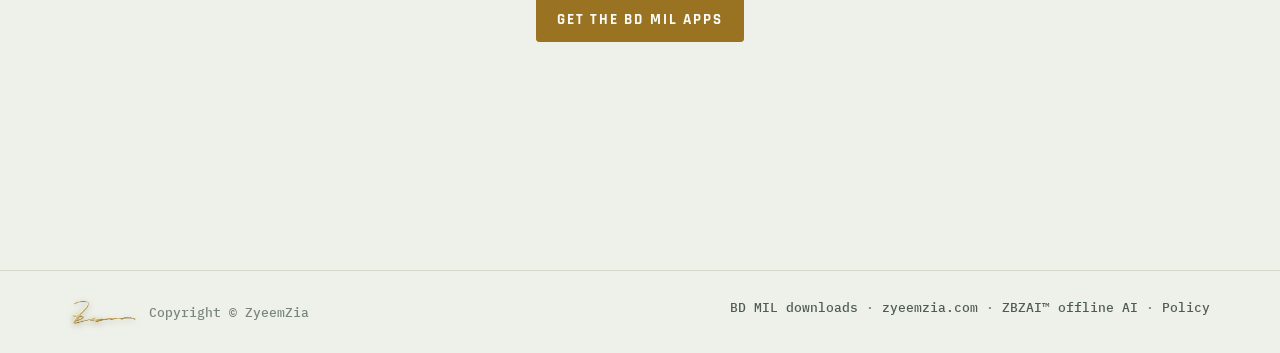
==== commit 65e10ccf: "Site text: research, checked code and web answers" ====
--- a/index.html
+++ b/index.html
@@ -109,7 +109,7 @@
       <div class="sec-head reveal">
         <div class="serial">SER 03</div>
         <div><h2>Capabilities at a glance</h2>
-          <p>What every ZyeemZia military program brings to the job. For offline work at a desk, <a href="https://zbzai.zyeemzia.com/" target="_blank" rel="noopener">ZBZAI™</a> is a free AI for Windows that runs on your own PC with no internet: it reads your documents, answers from your own files and types what you say. Online, it looks up the latest news, shows real pictures and says what each one shows, and with your permission works on the PC.</p></div>
+          <p>What every ZyeemZia military program brings to the job. For offline work at a desk, <a href="https://zbzai.zyeemzia.com/" target="_blank" rel="noopener">ZBZAI™</a> is a free AI for Windows that runs on your own PC with no internet: it reads your documents, answers from your own files and types what you say. Online, it looks up the latest news, researches a topic with numbered sources, shows real pictures, checks and runs the code it writes, and with your permission works on the PC. With no AI model it still answers from a free internet lookup.</p></div>
       </div>
       <div class="glance" id="glance"></div>
       <div class="sigblock sig-end reveal">
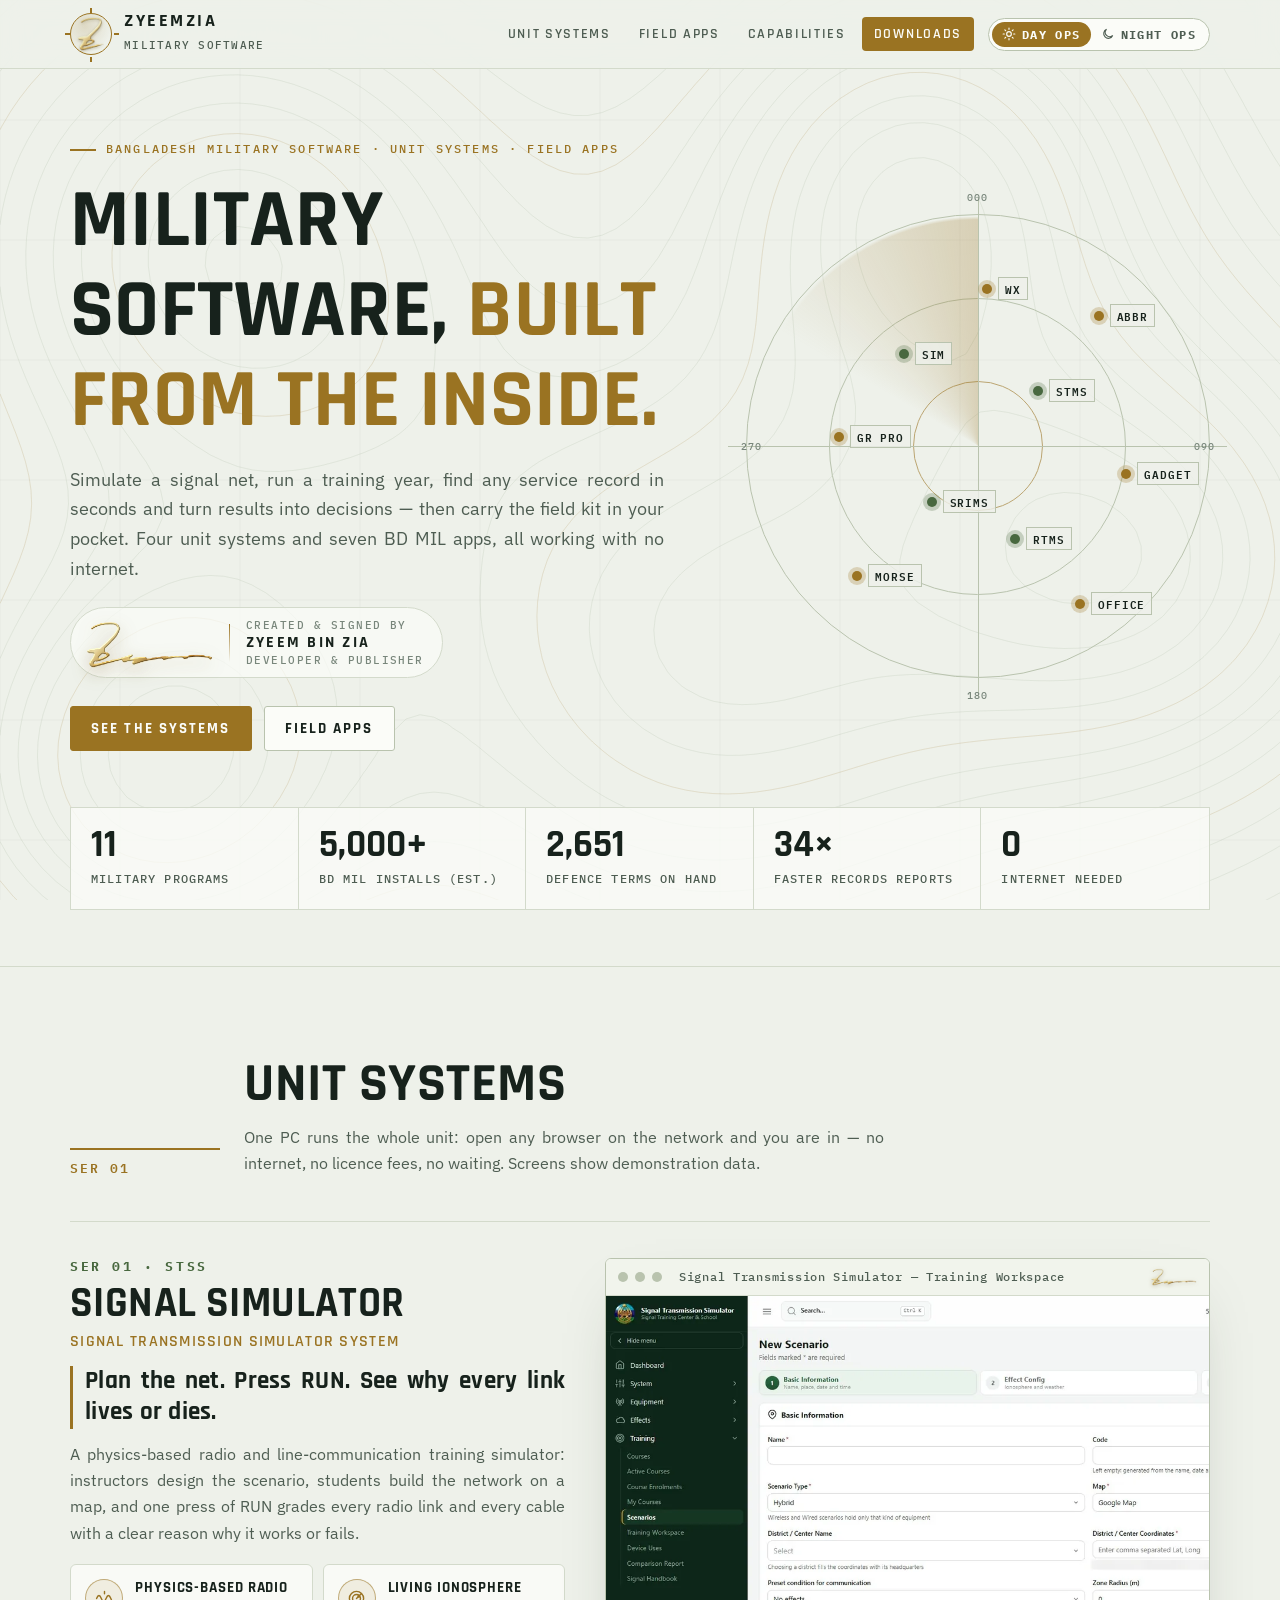
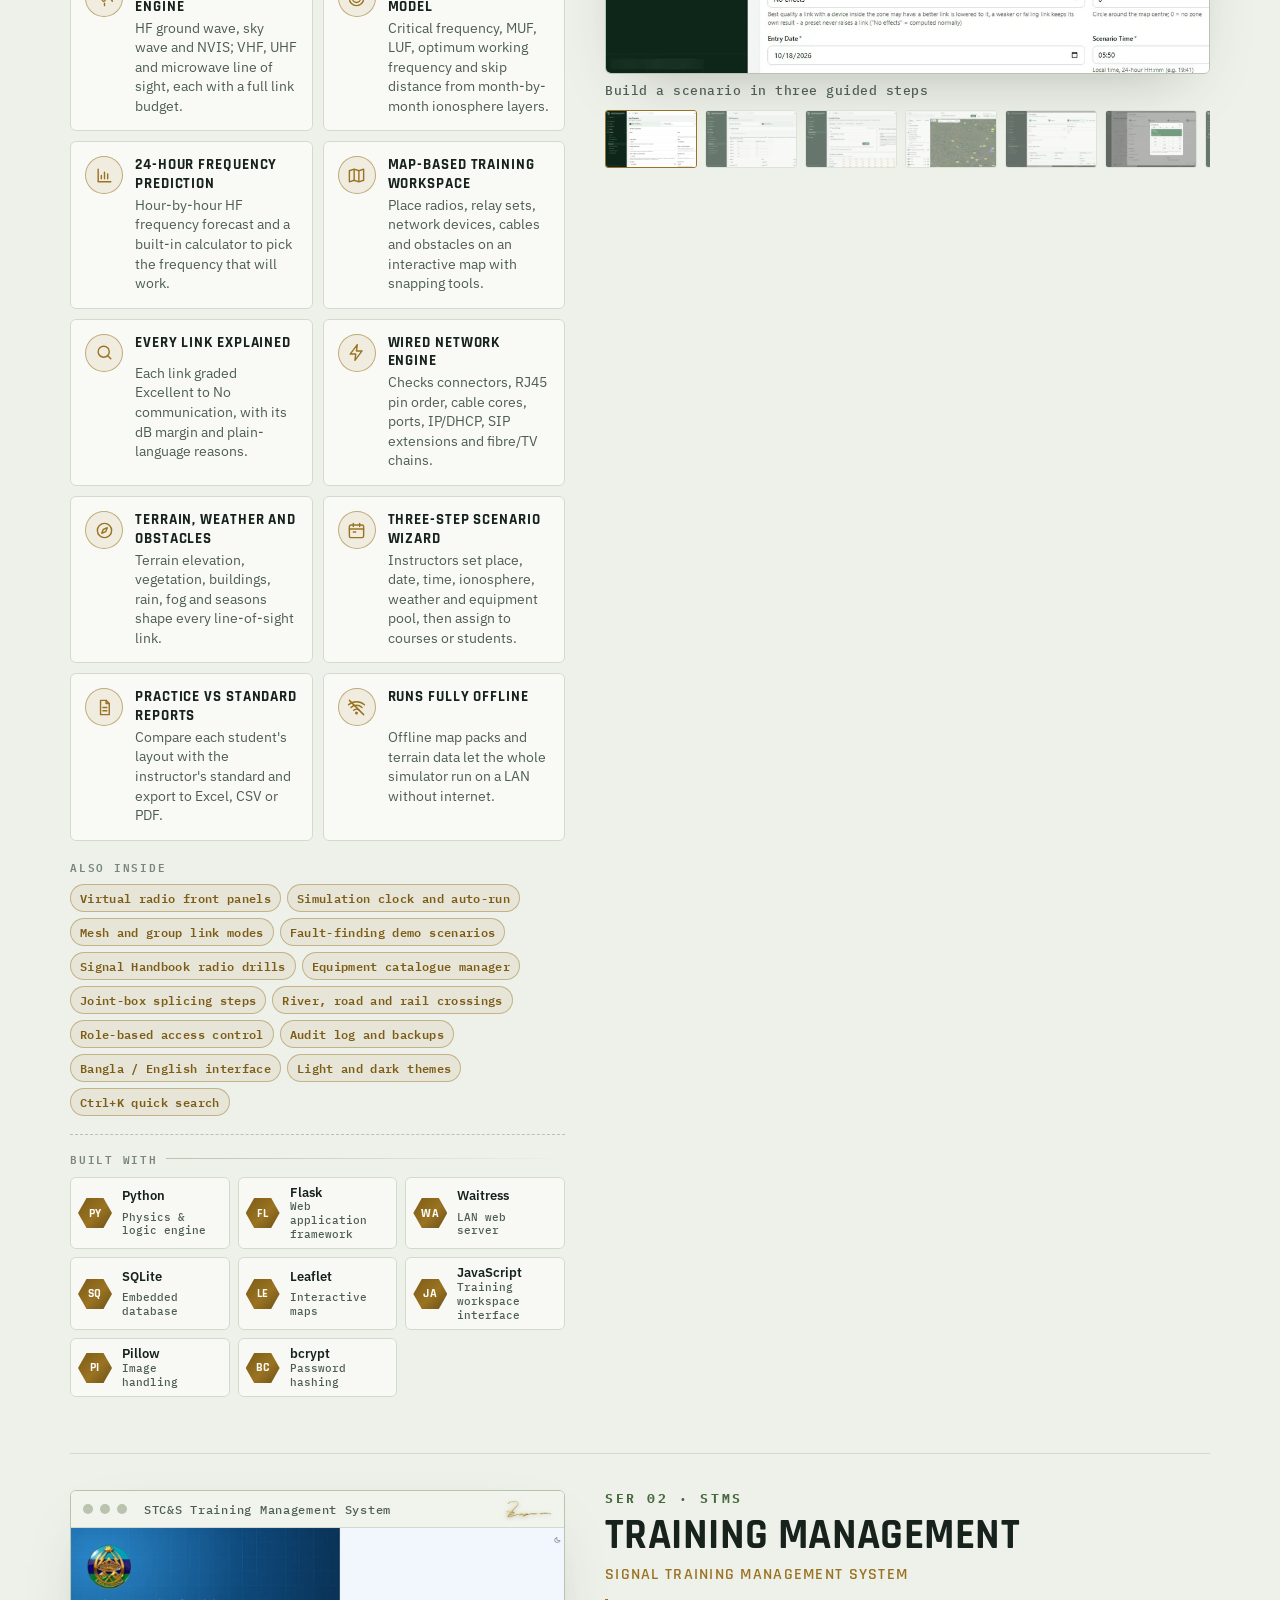
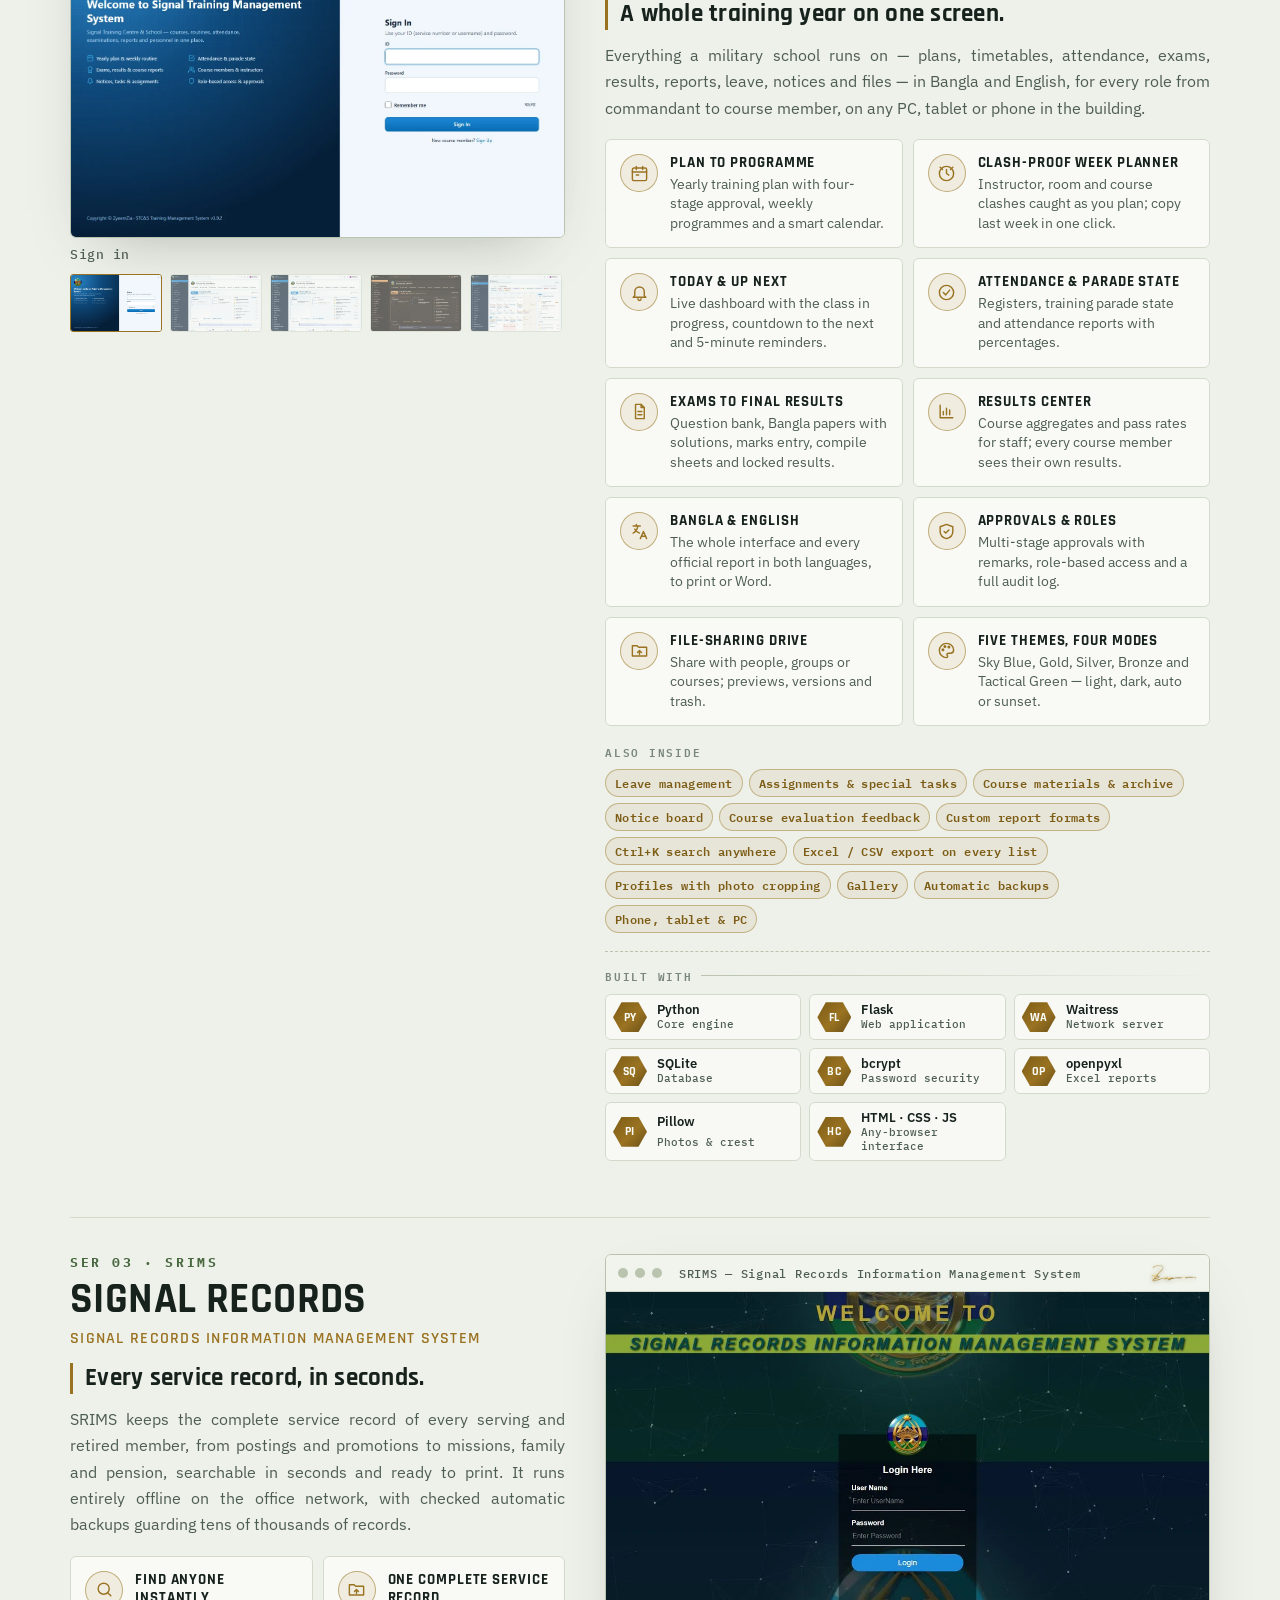
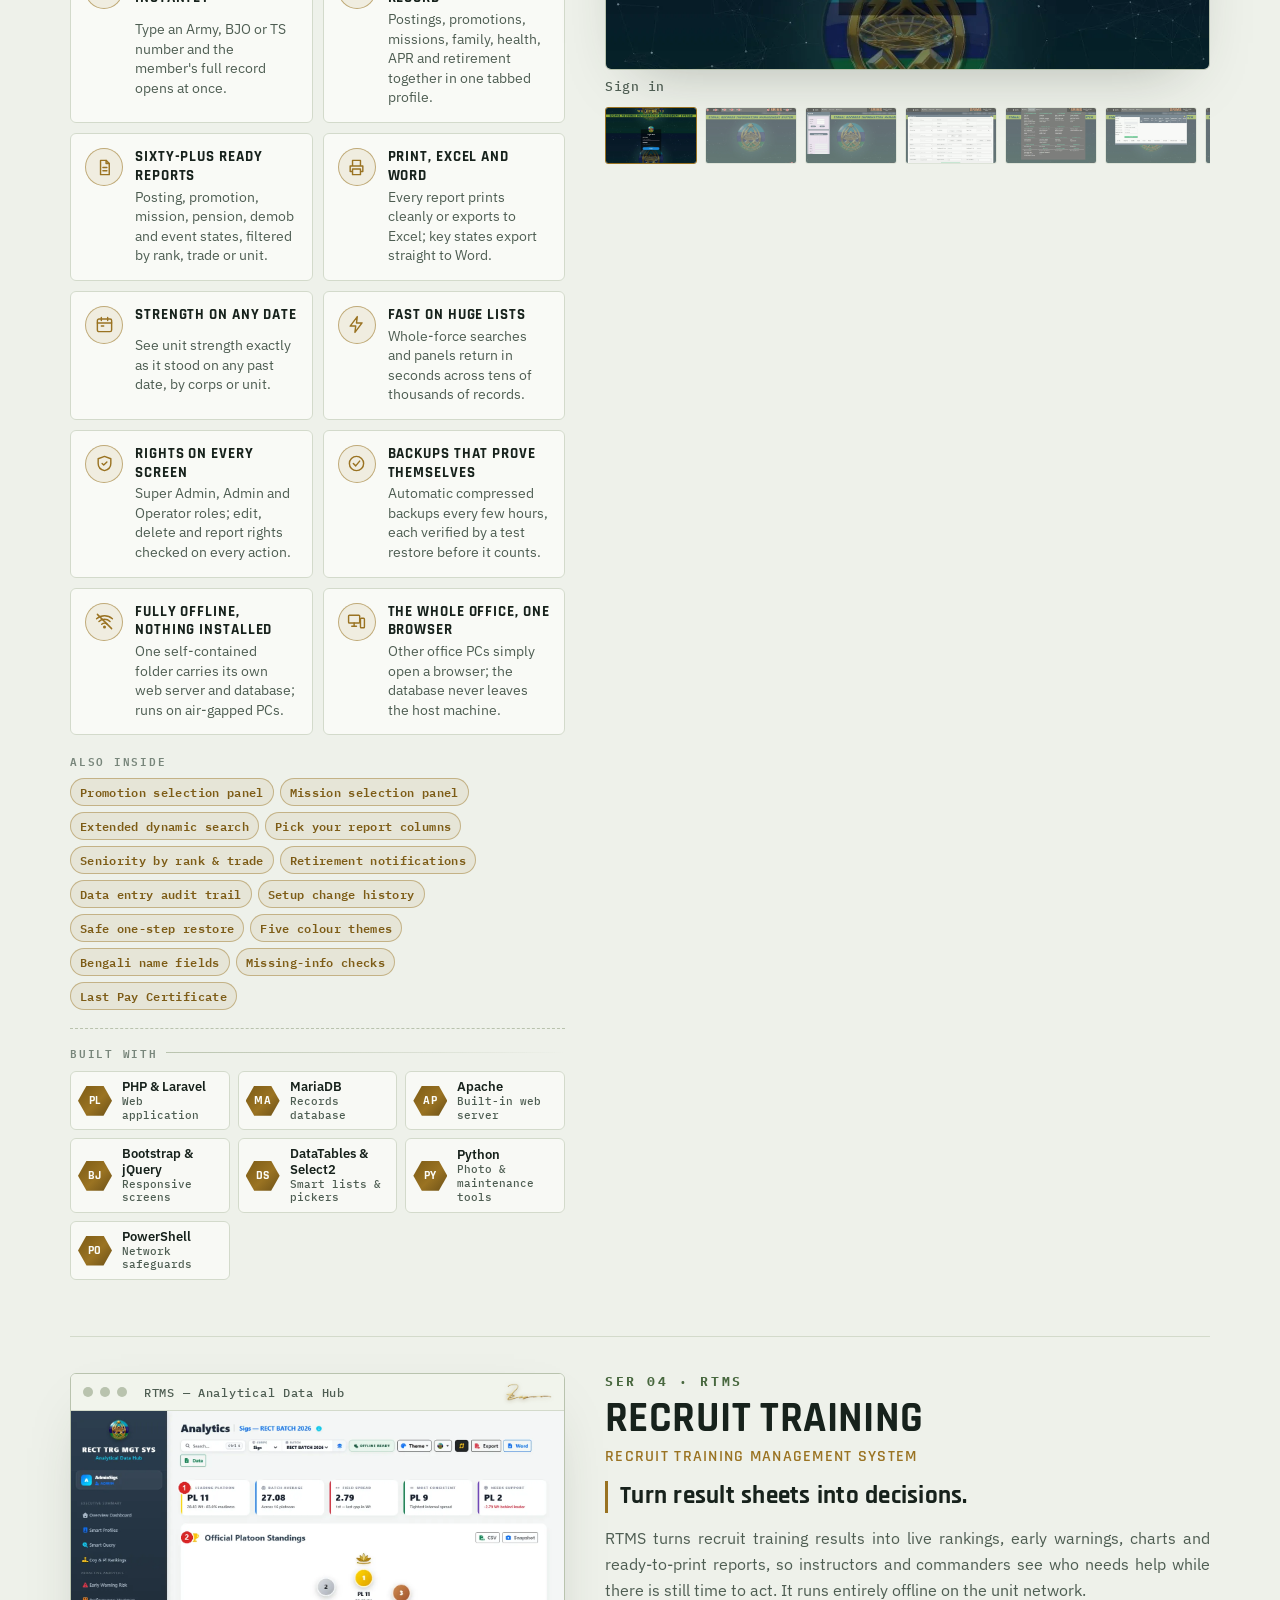
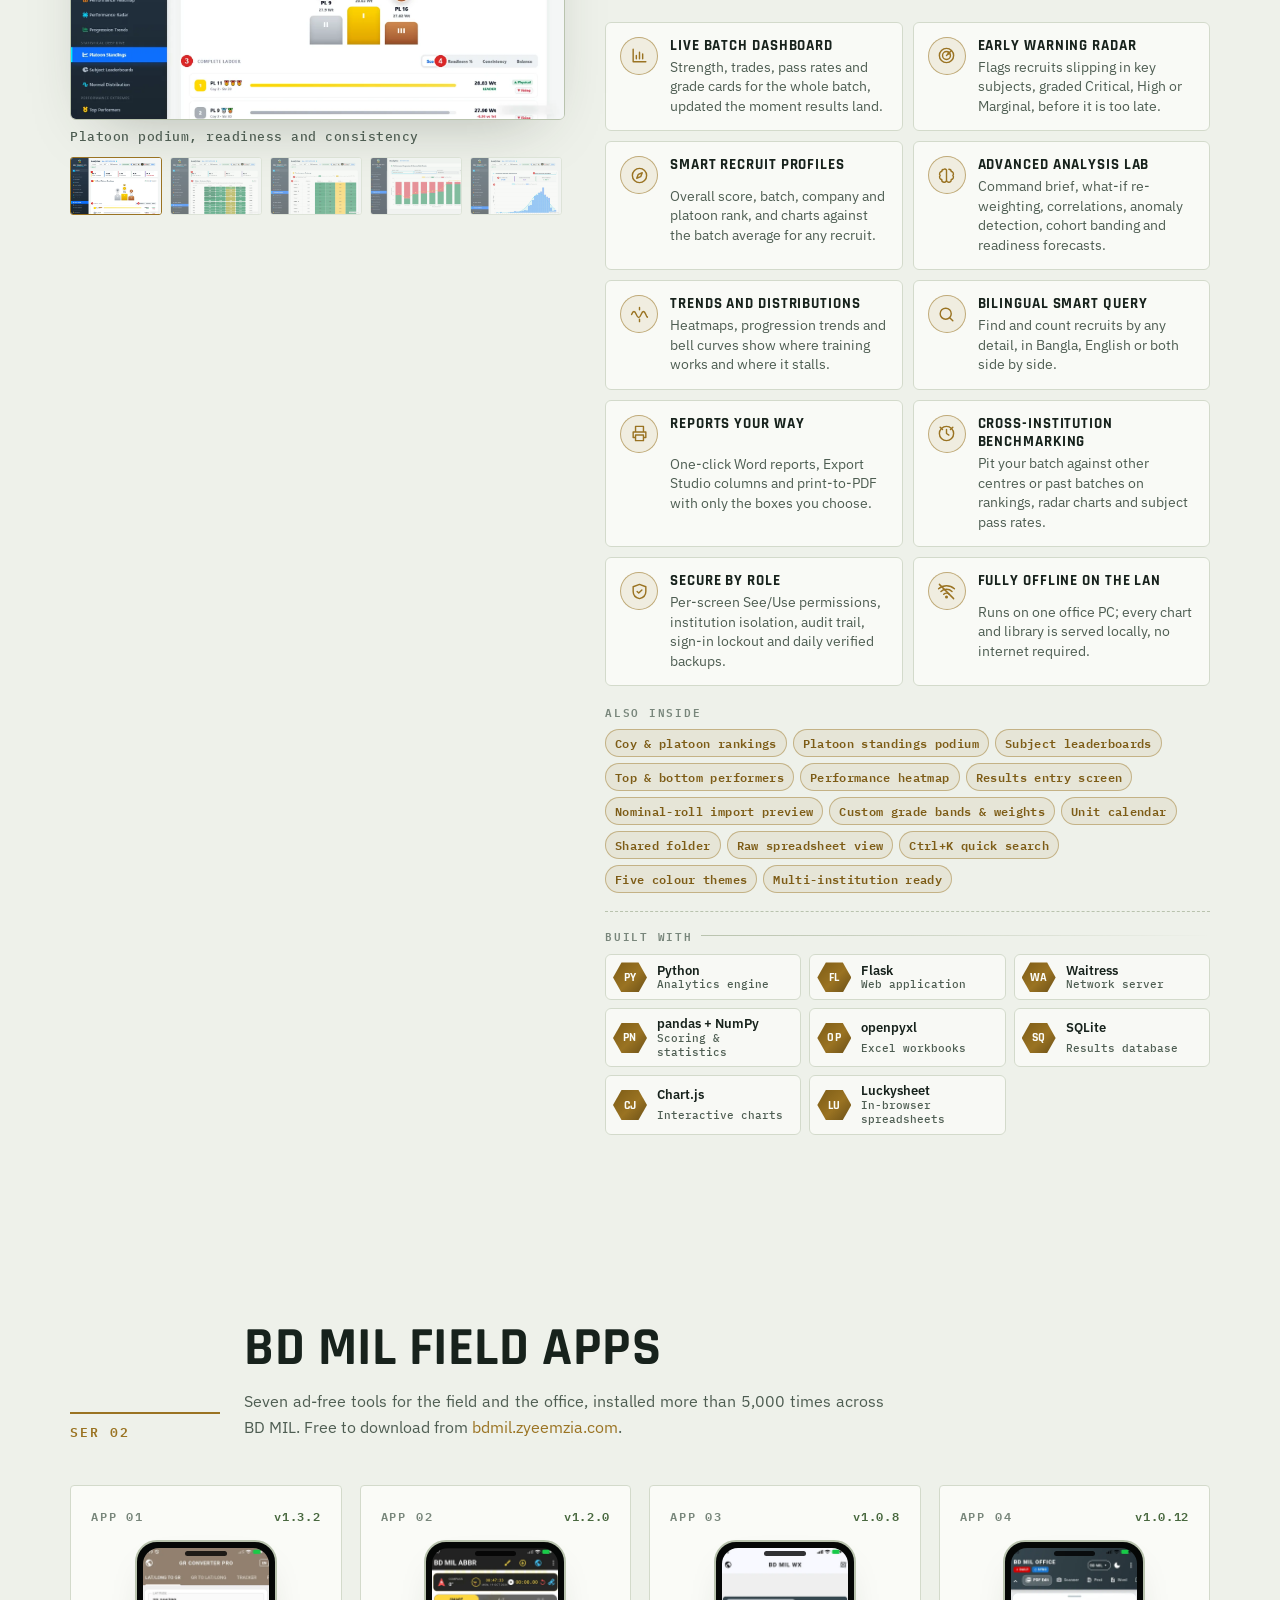
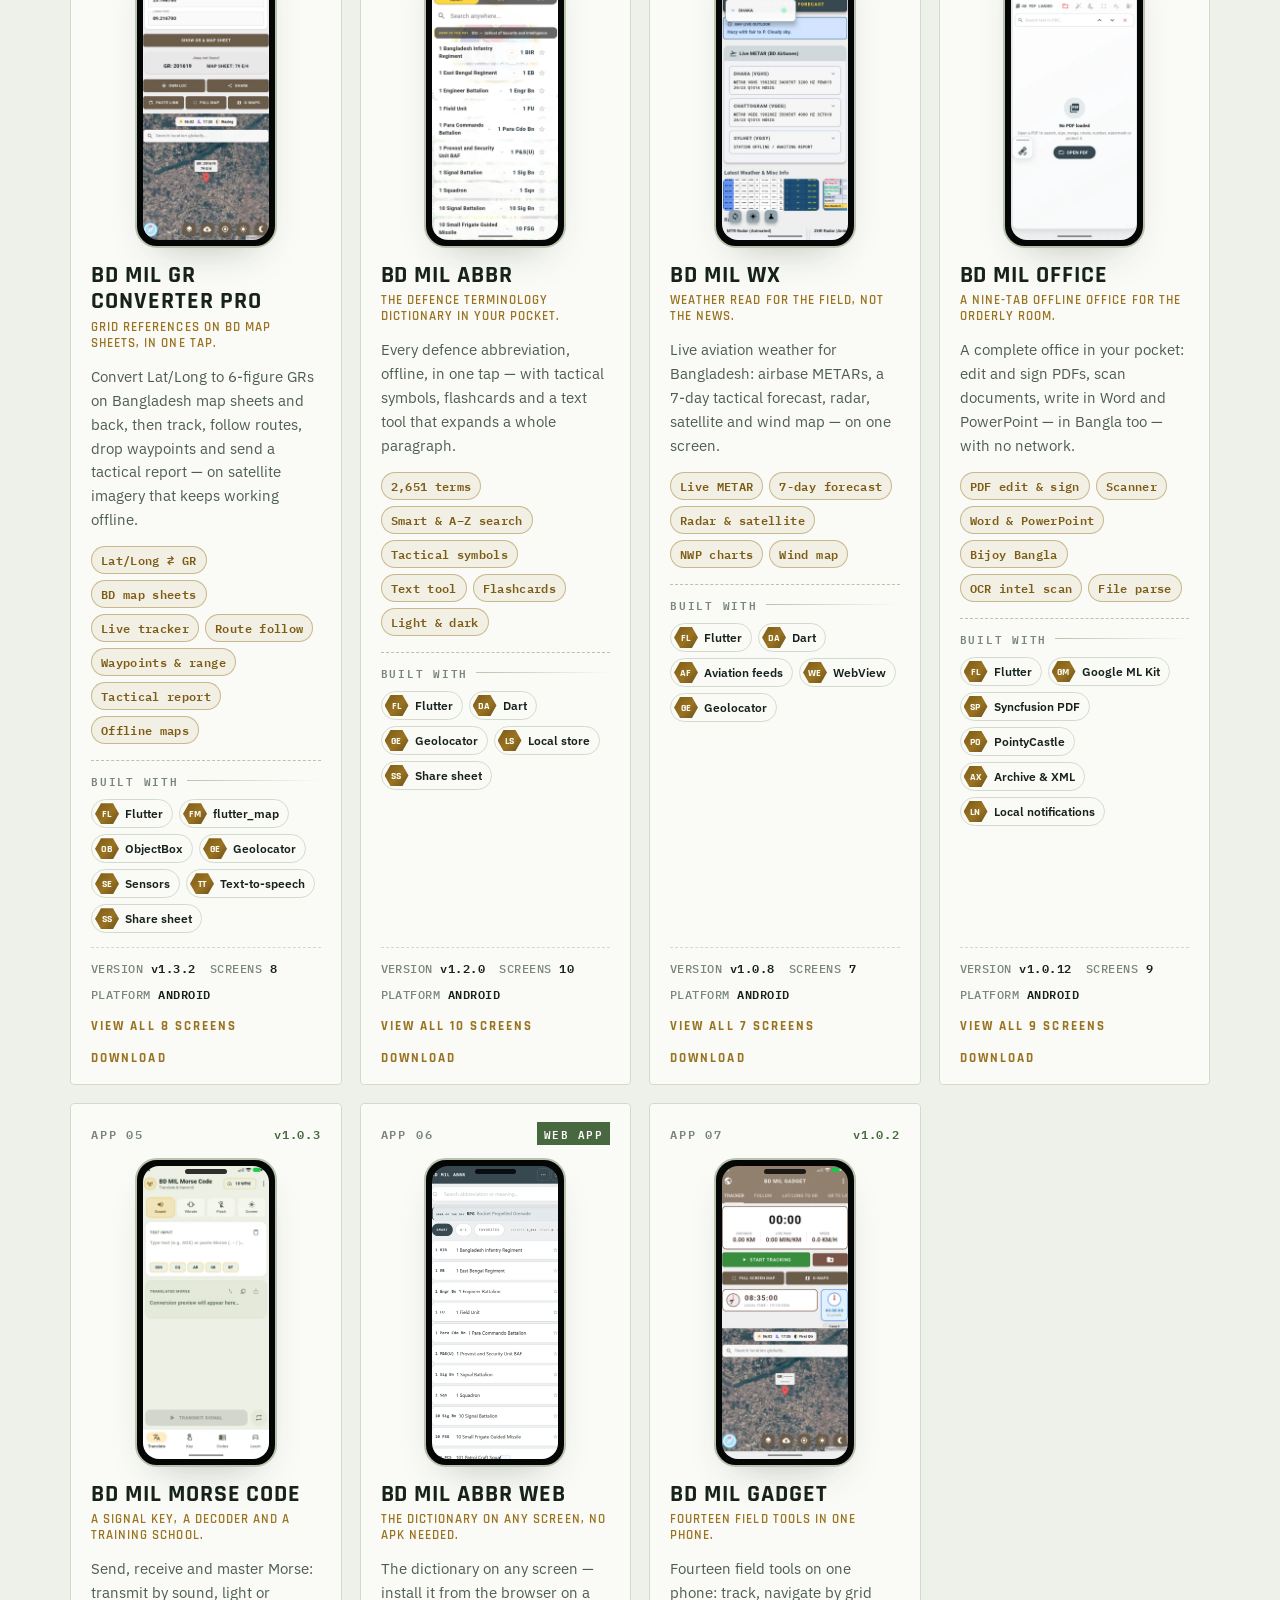
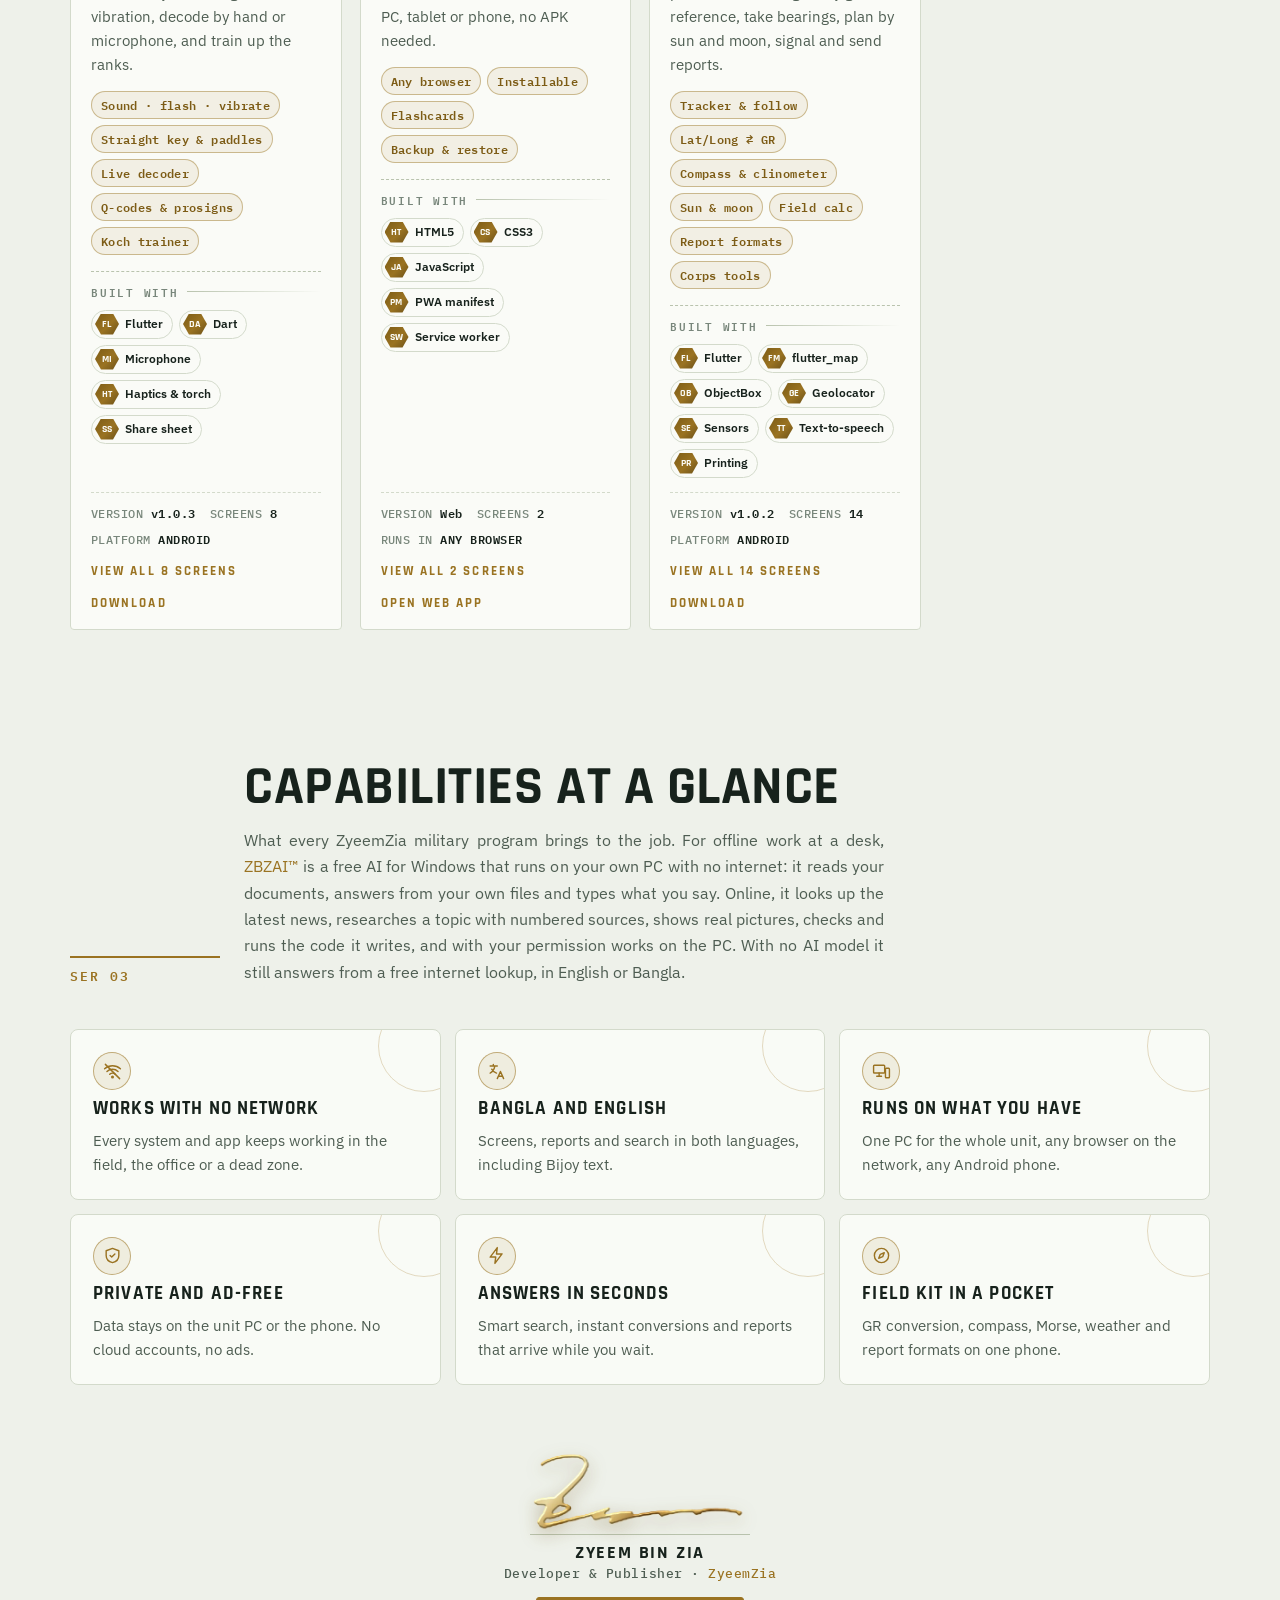
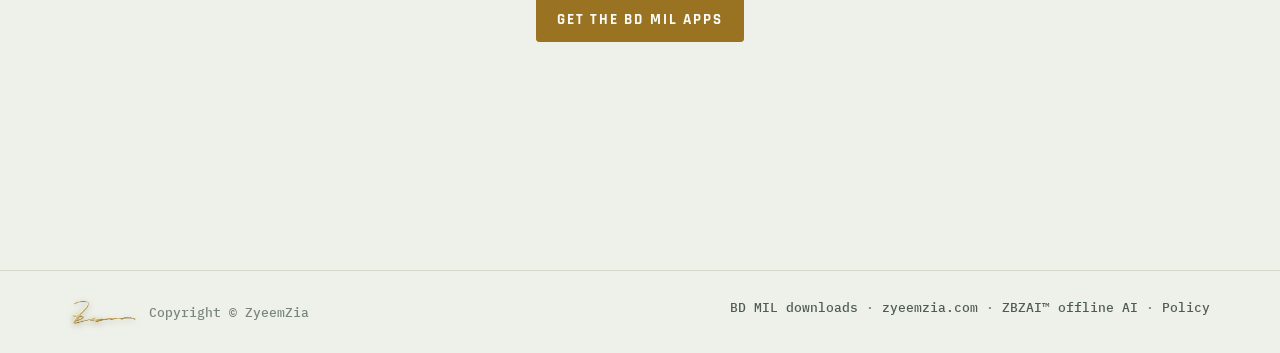
==== commit fb1b2194: "Site text: Bangla web answers, instant replies, saved answers" ====
--- a/index.html
+++ b/index.html
@@ -109,7 +109,7 @@
       <div class="sec-head reveal">
         <div class="serial">SER 03</div>
         <div><h2>Capabilities at a glance</h2>
-          <p>What every ZyeemZia military program brings to the job. For offline work at a desk, <a href="https://zbzai.zyeemzia.com/" target="_blank" rel="noopener">ZBZAI™</a> is a free AI for Windows that runs on your own PC with no internet: it reads your documents, answers from your own files and types what you say. Online, it looks up the latest news, researches a topic with numbered sources, shows real pictures, checks and runs the code it writes, and with your permission works on the PC. With no AI model it still answers from a free internet lookup.</p></div>
+          <p>What every ZyeemZia military program brings to the job. For offline work at a desk, <a href="https://zbzai.zyeemzia.com/" target="_blank" rel="noopener">ZBZAI™</a> is a free AI for Windows that runs on your own PC with no internet: it reads your documents, answers from your own files and types what you say. Online, it looks up the latest news, researches a topic with numbered sources, shows real pictures, checks and runs the code it writes, and with your permission works on the PC. With no AI model it still answers from a free internet lookup, in English or Bangla.</p></div>
       </div>
       <div class="glance" id="glance"></div>
       <div class="sigblock sig-end reveal">
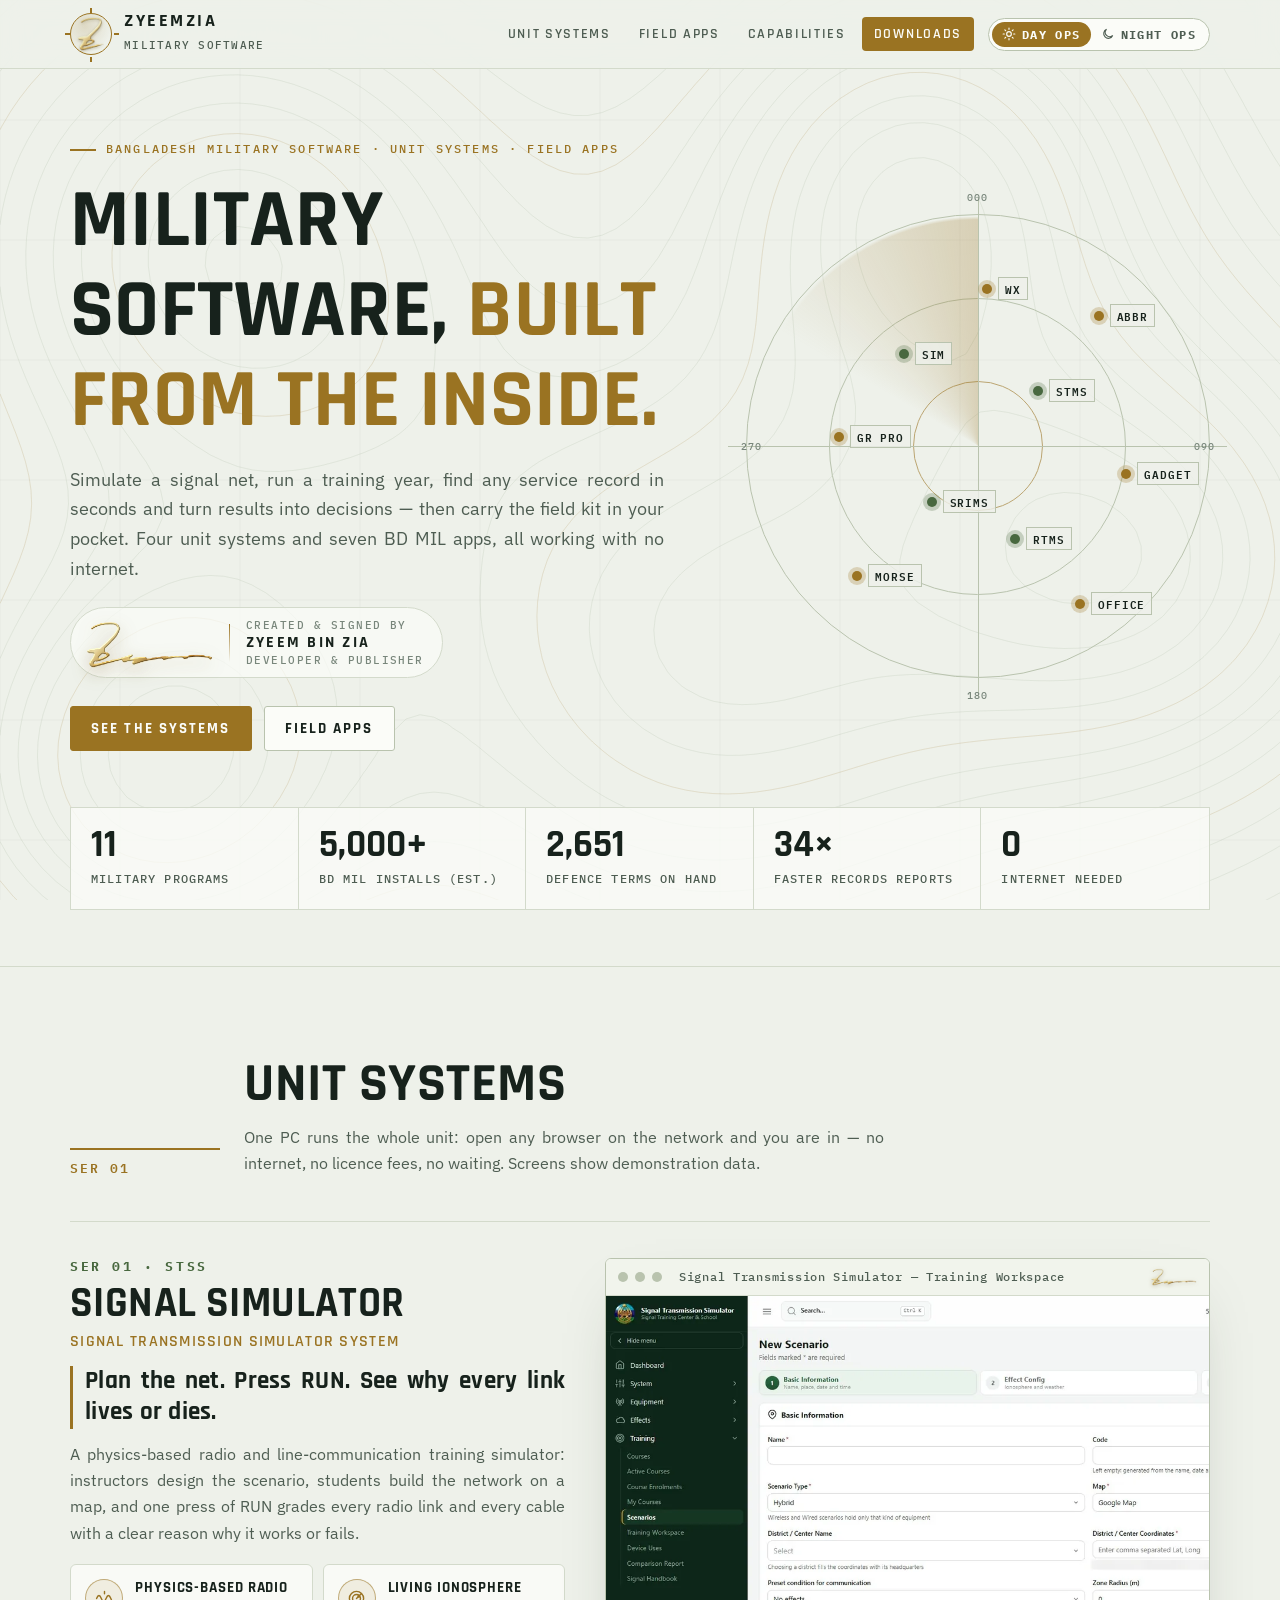
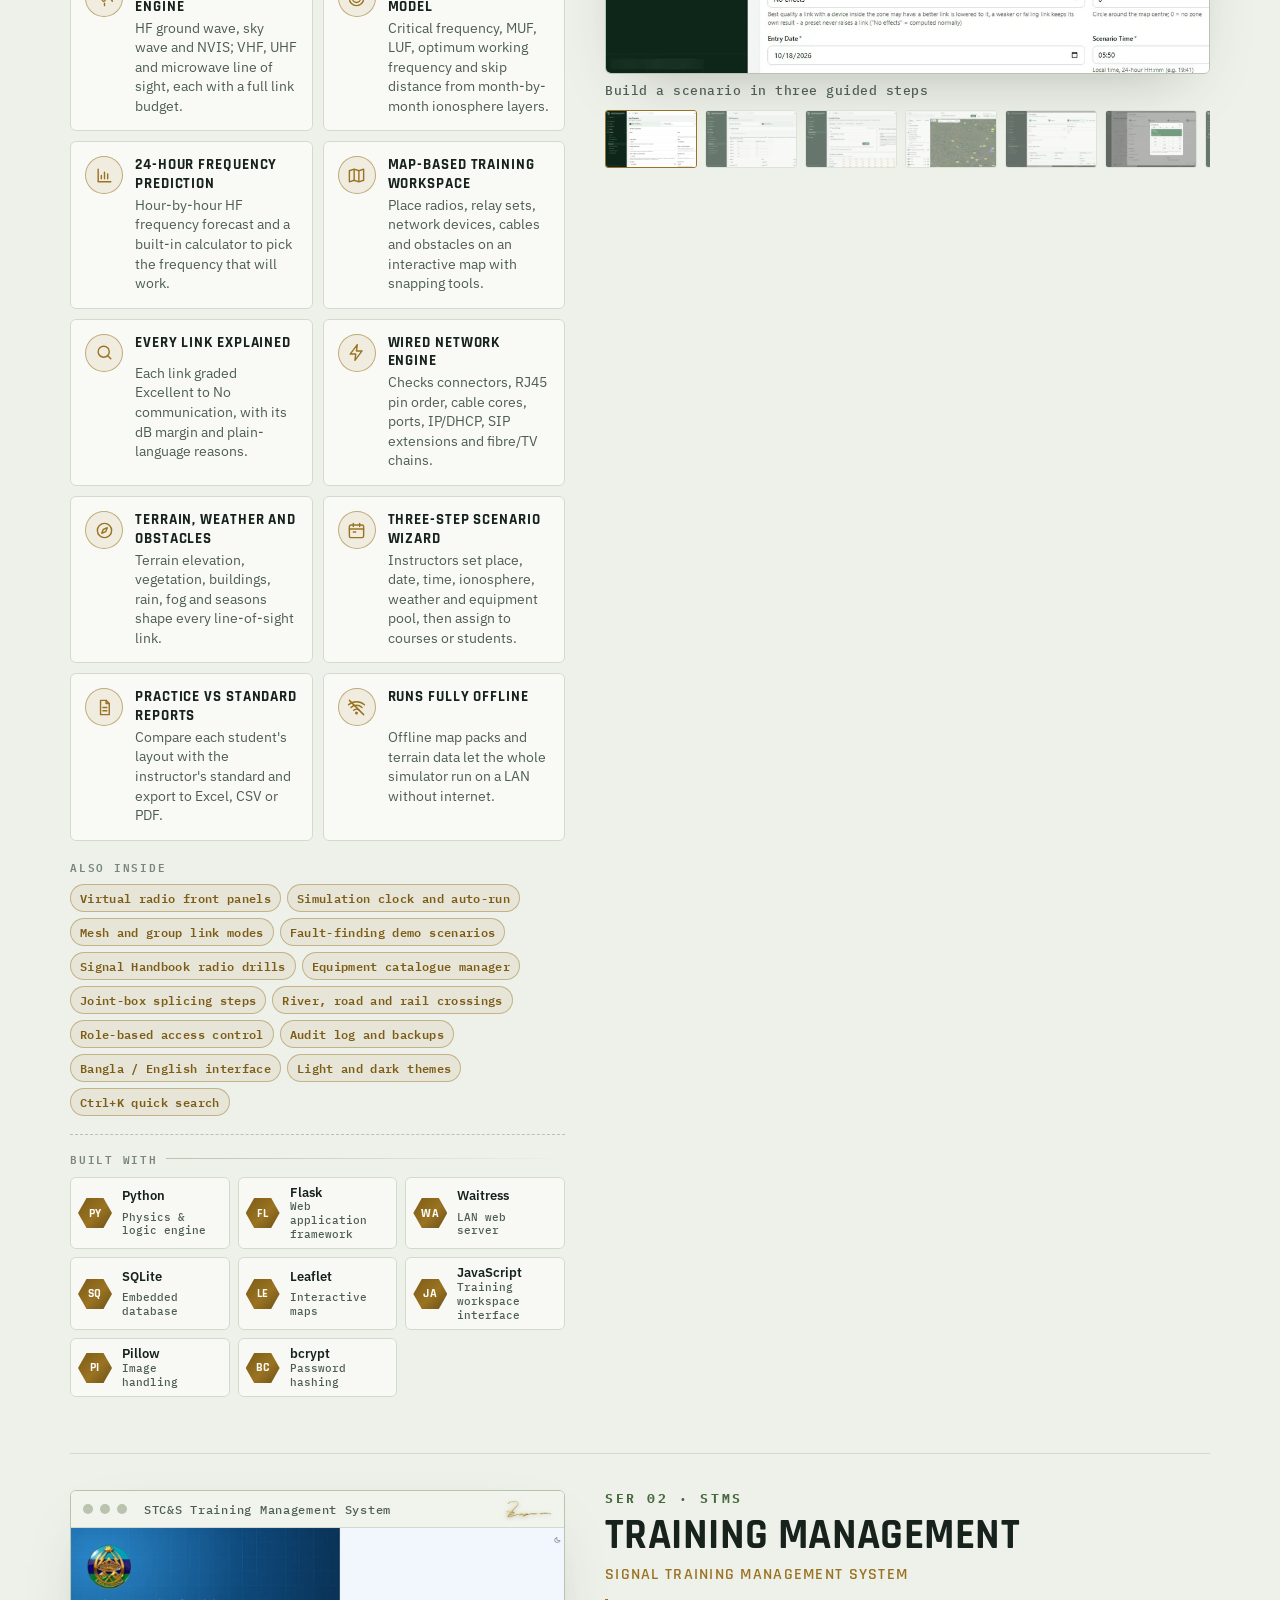
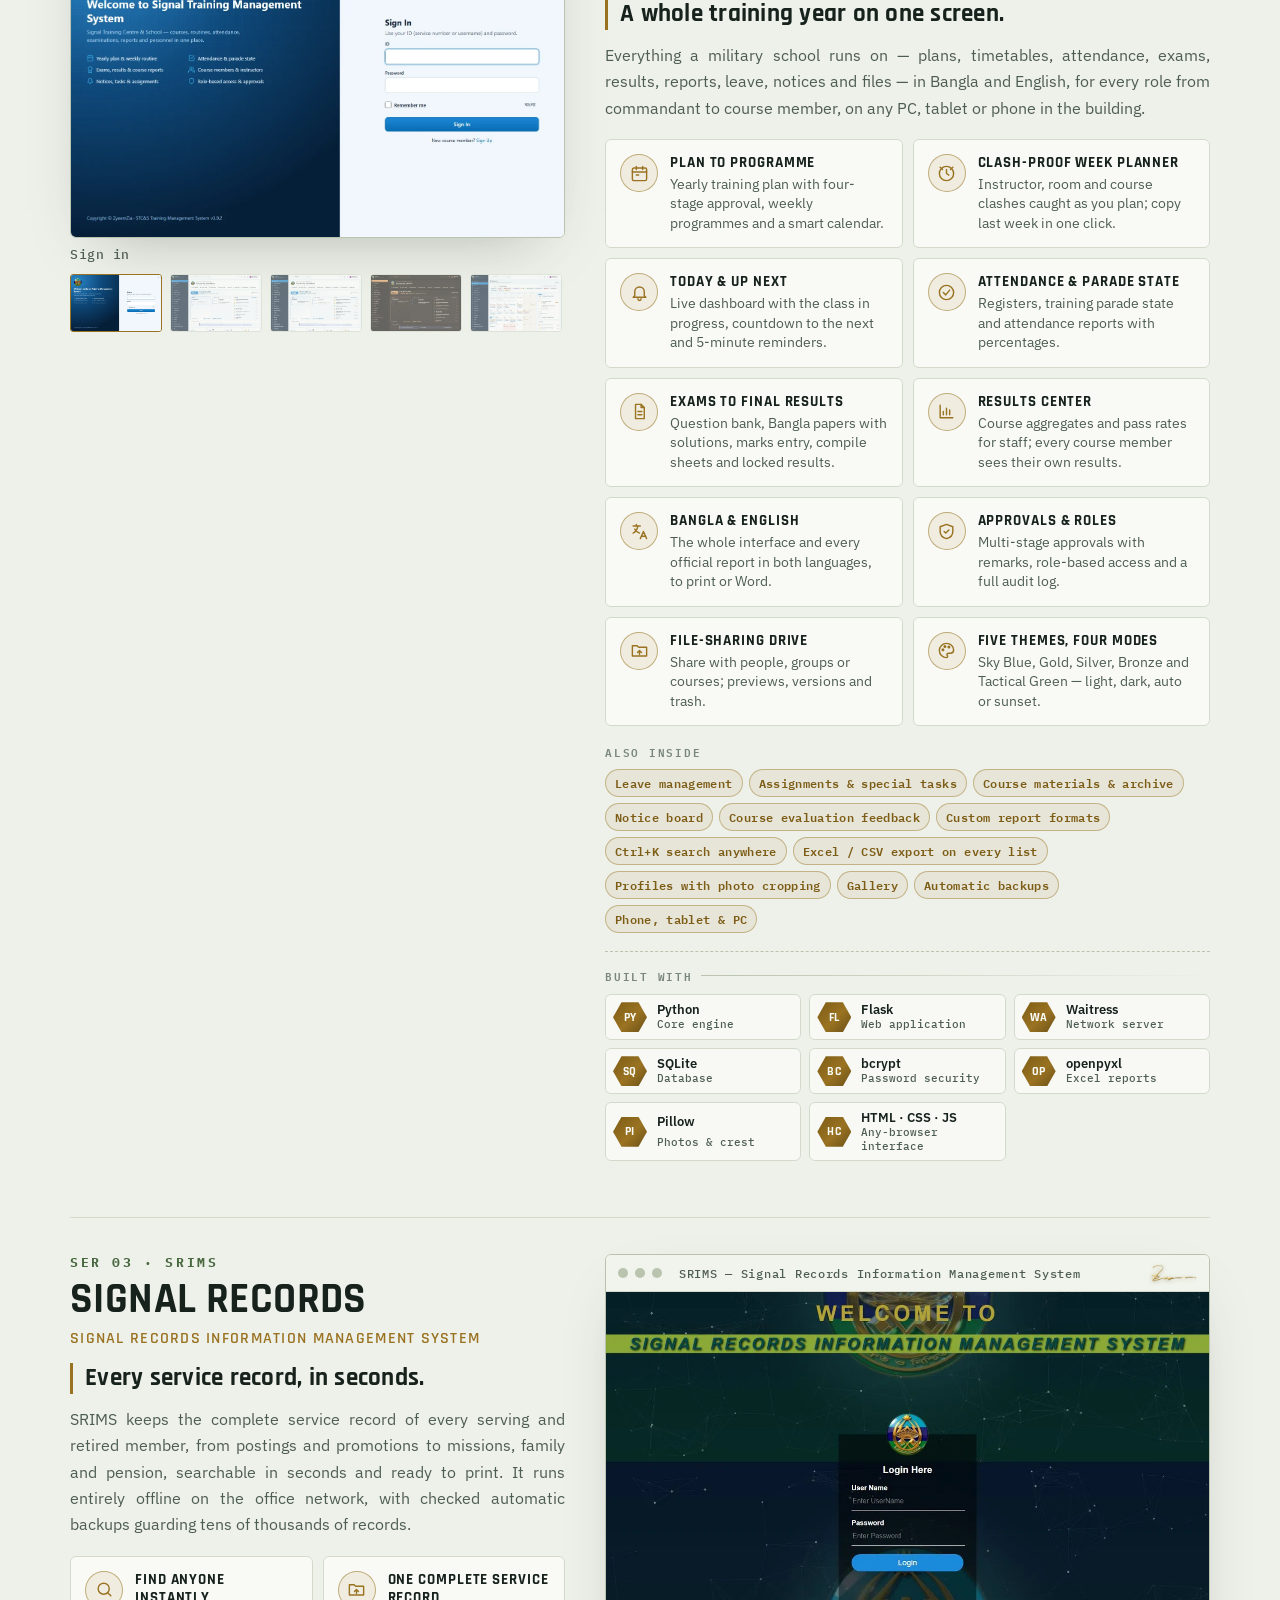
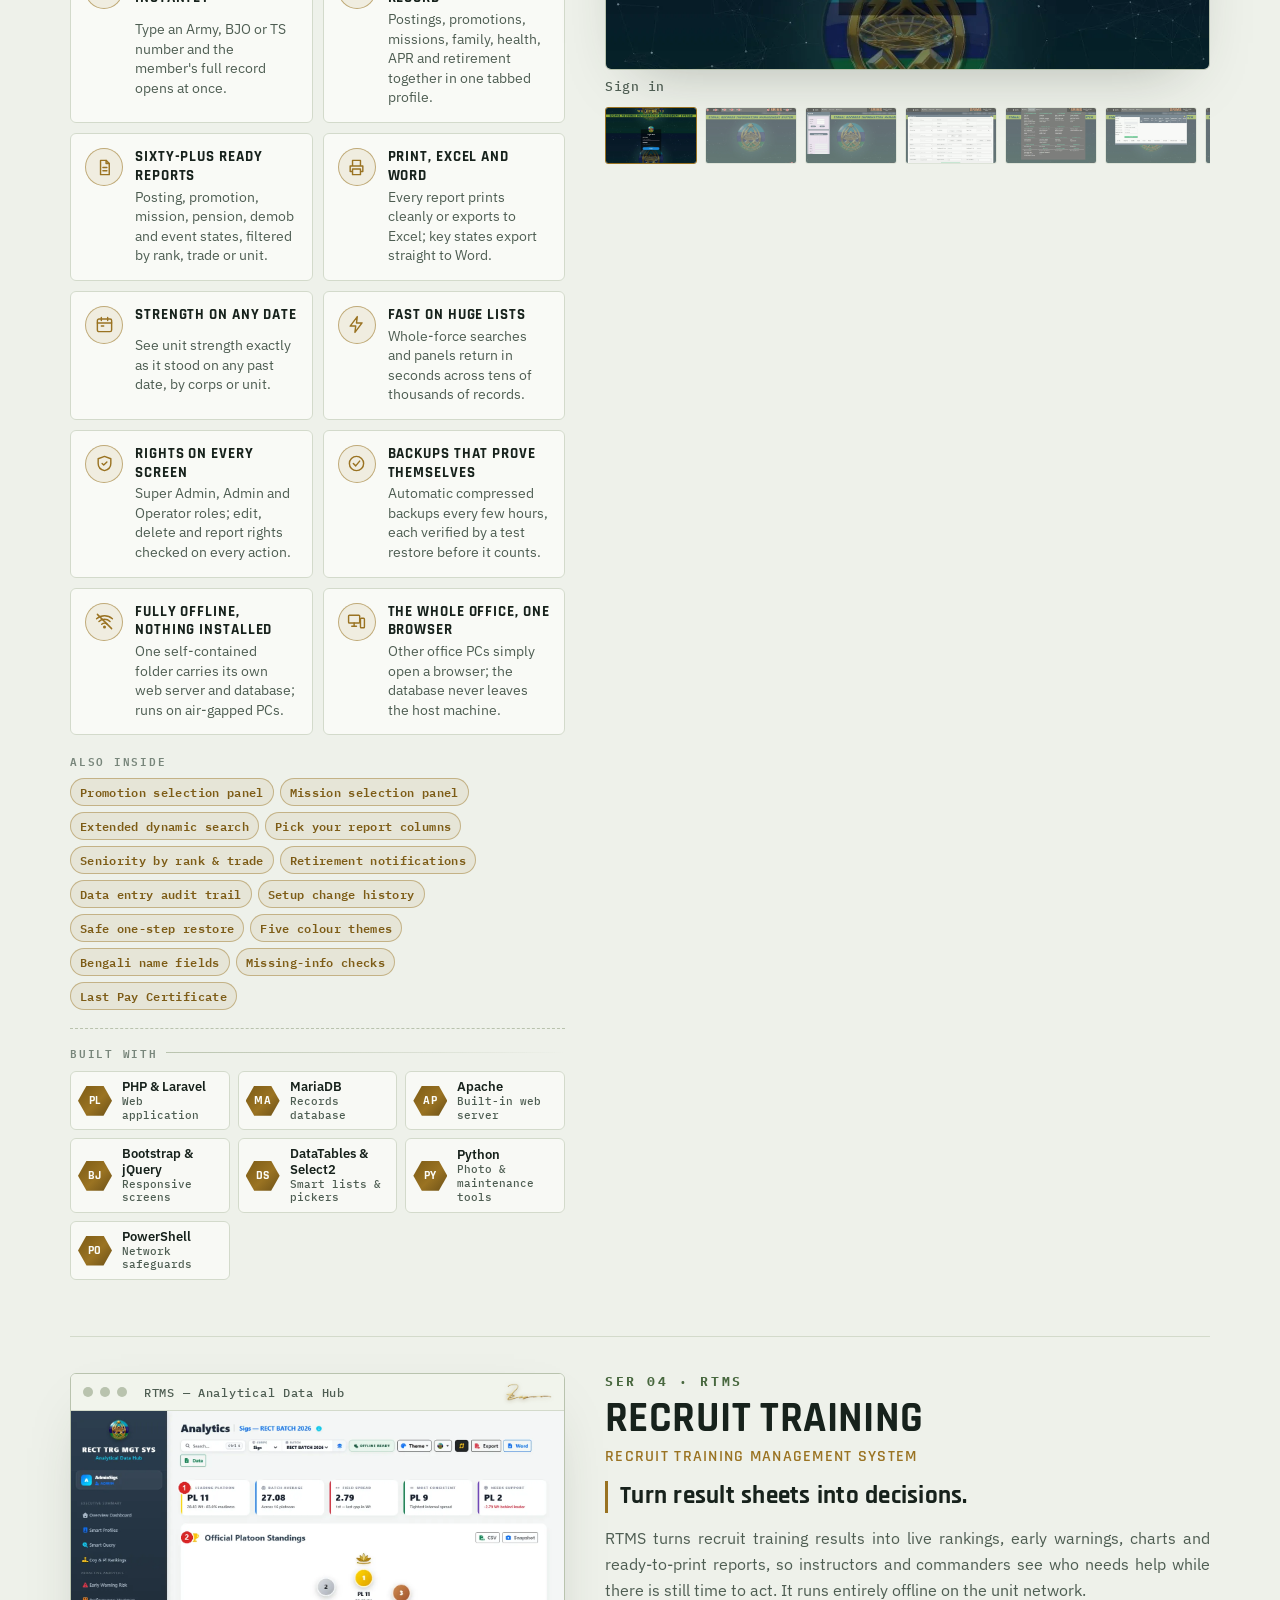
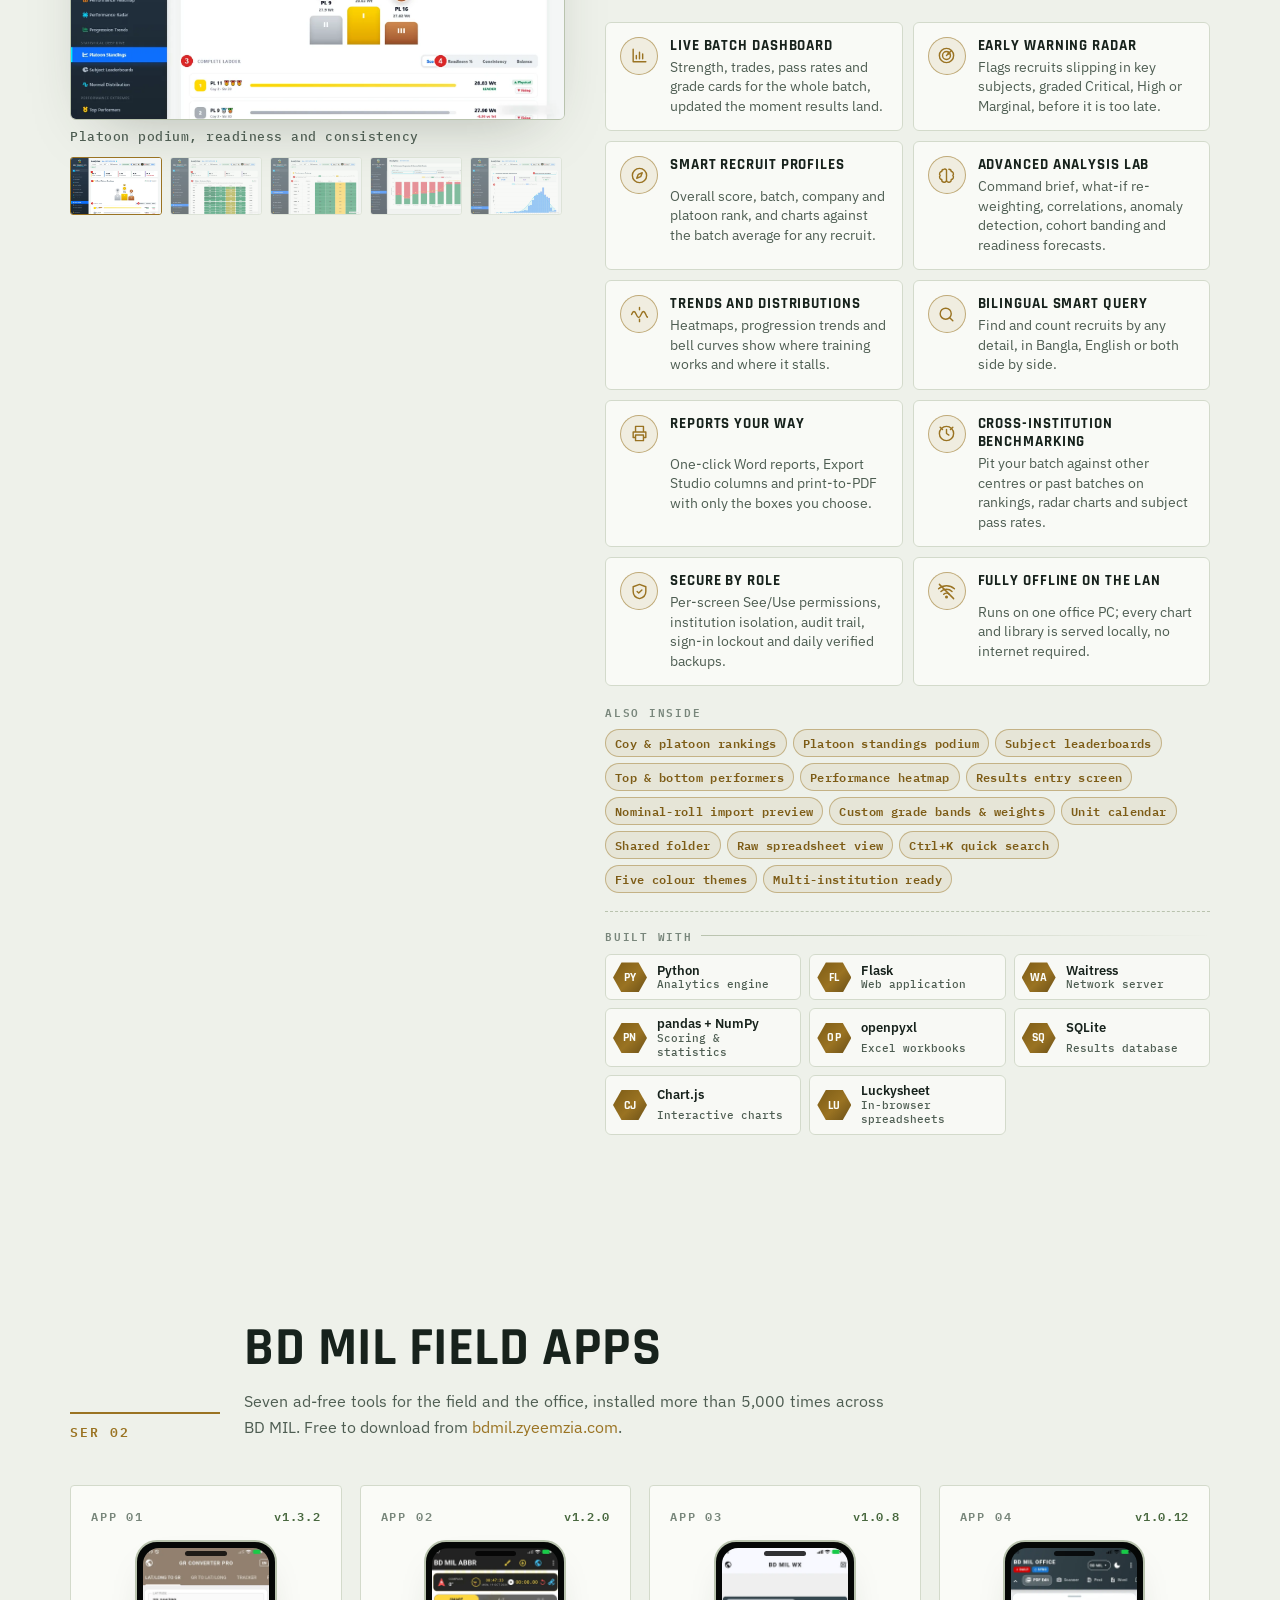
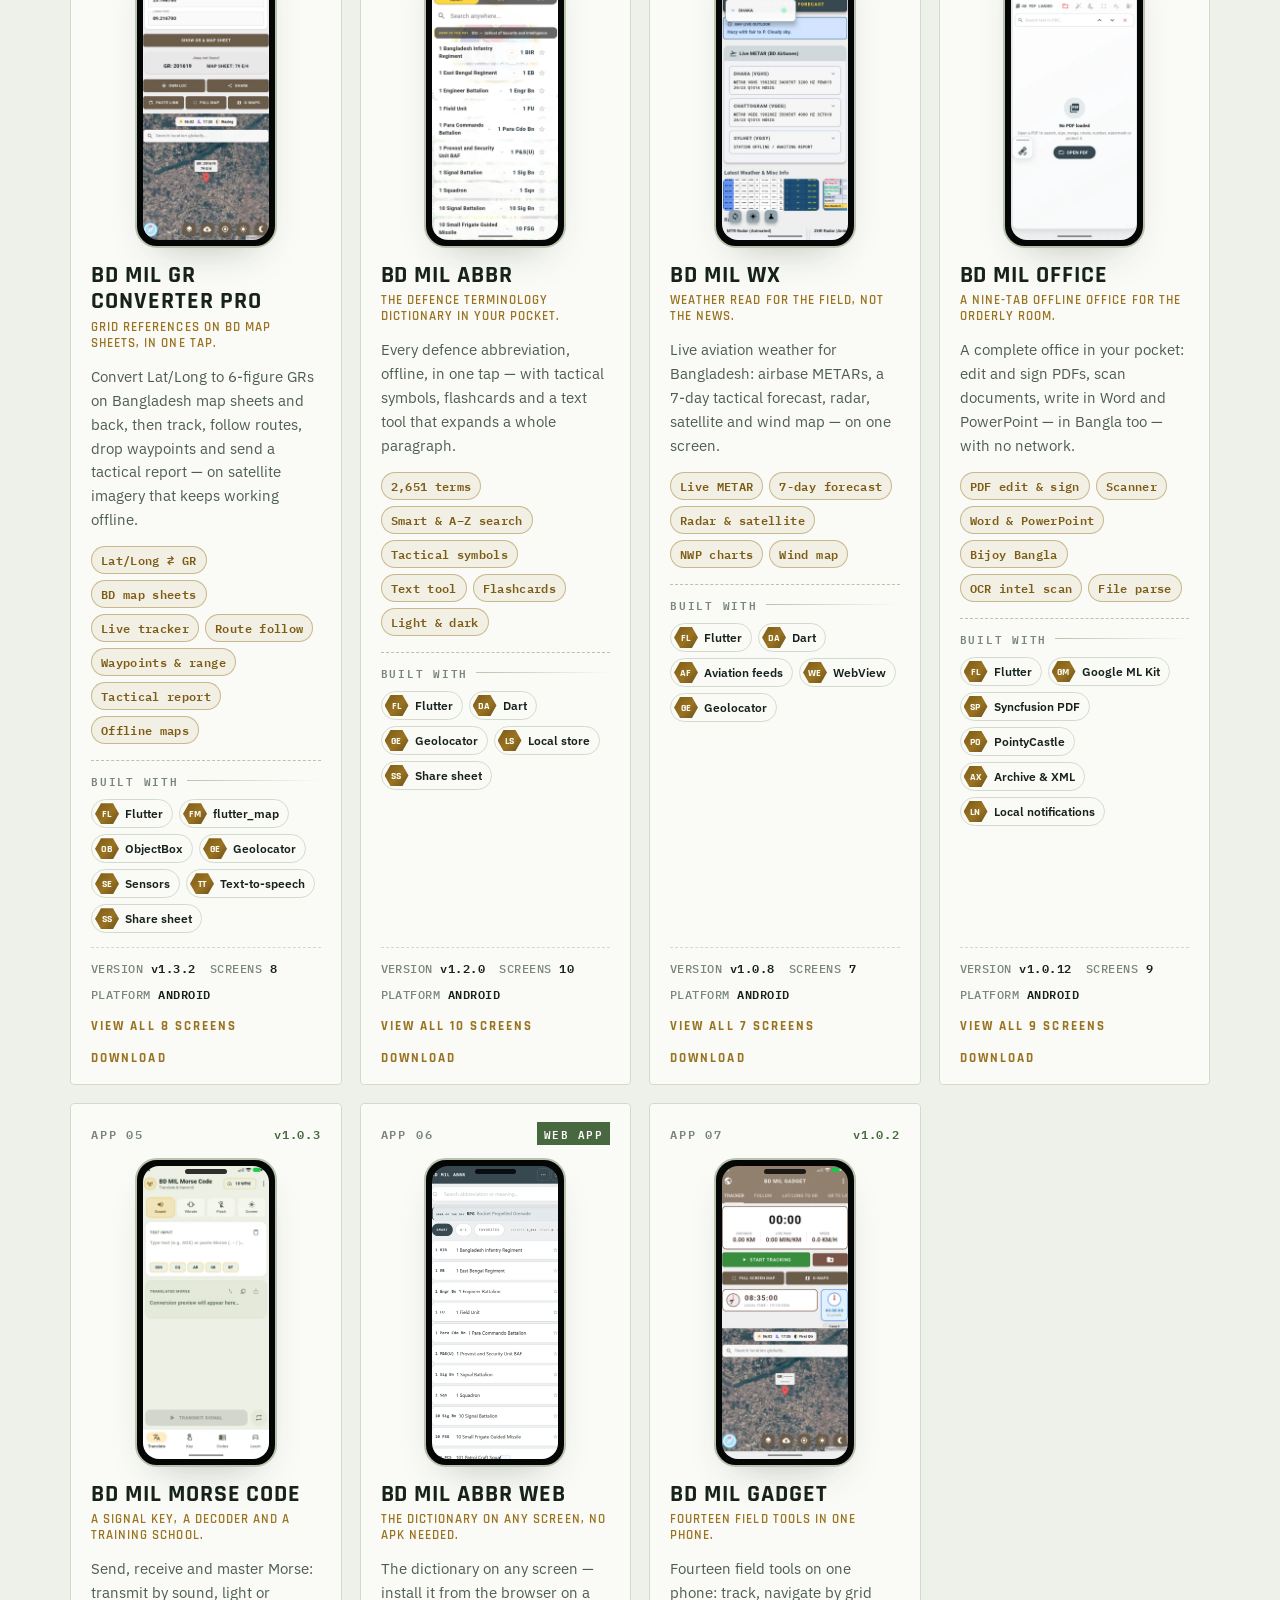
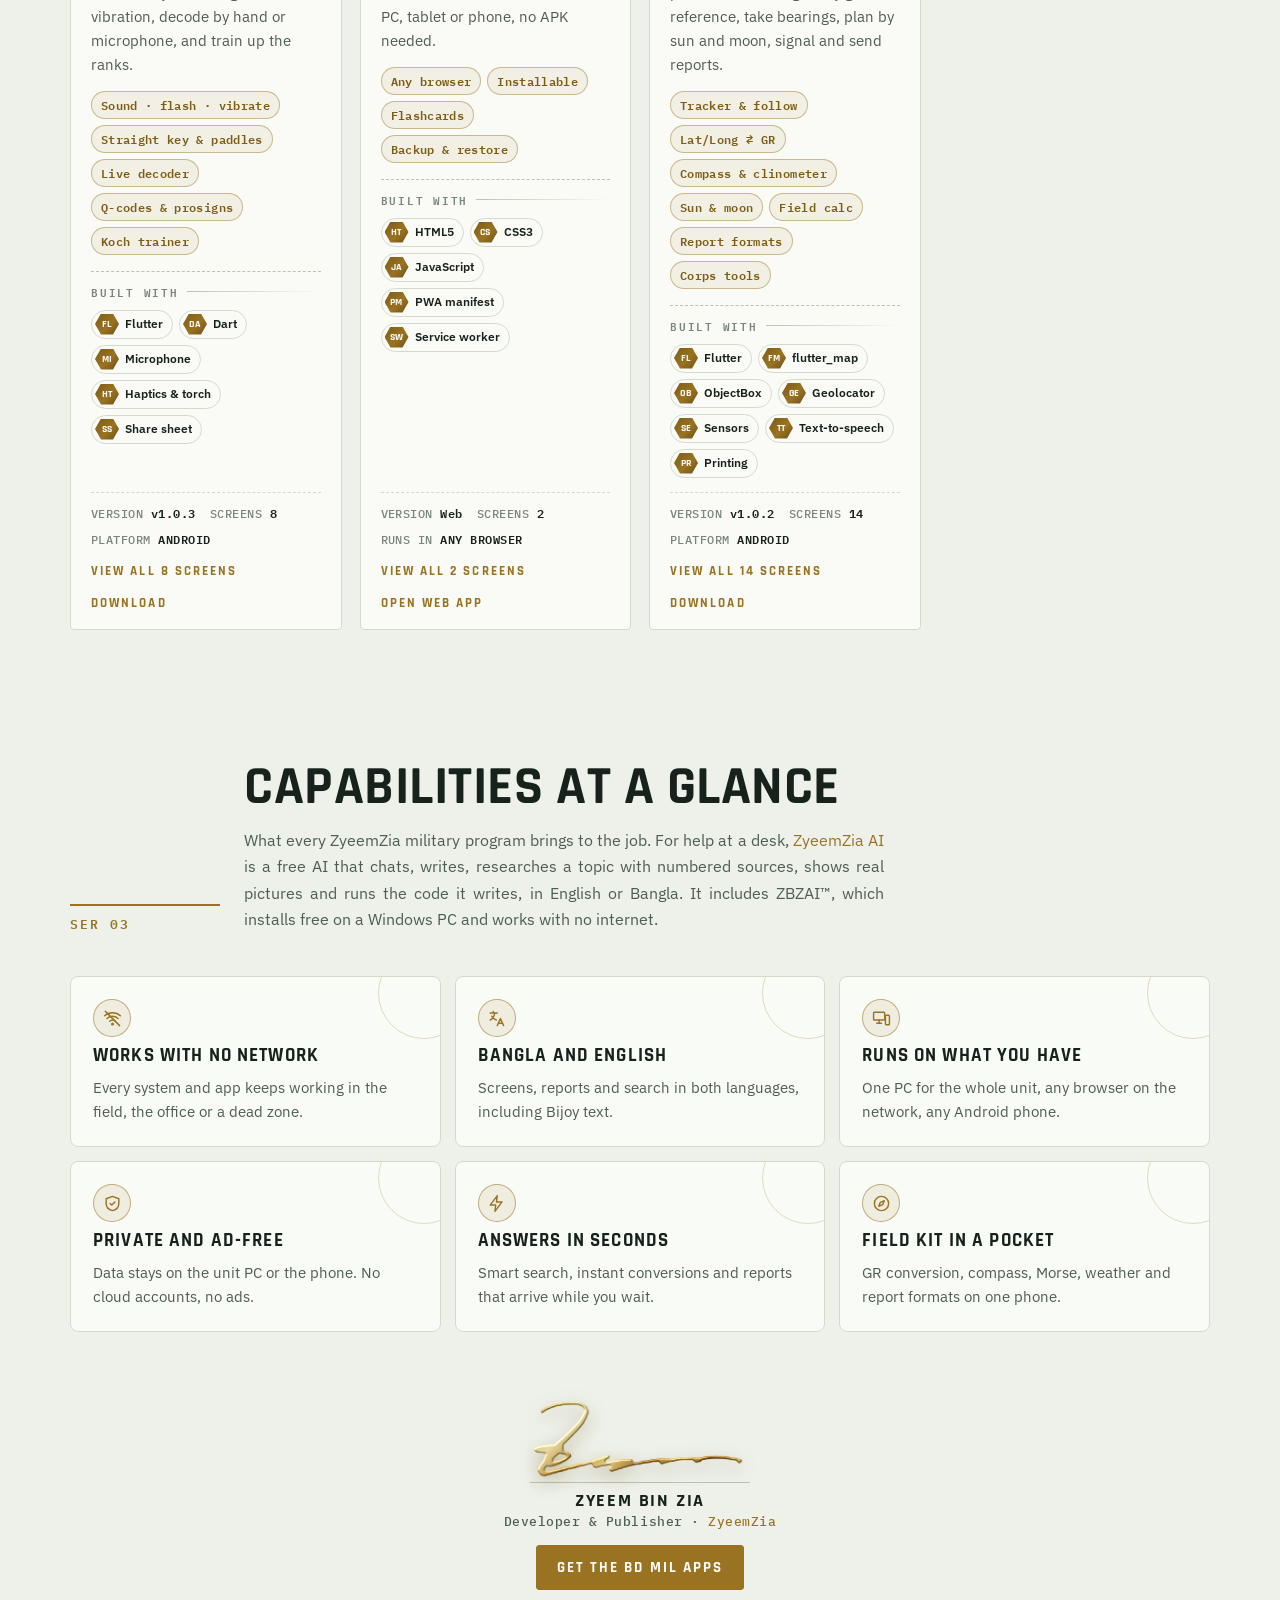
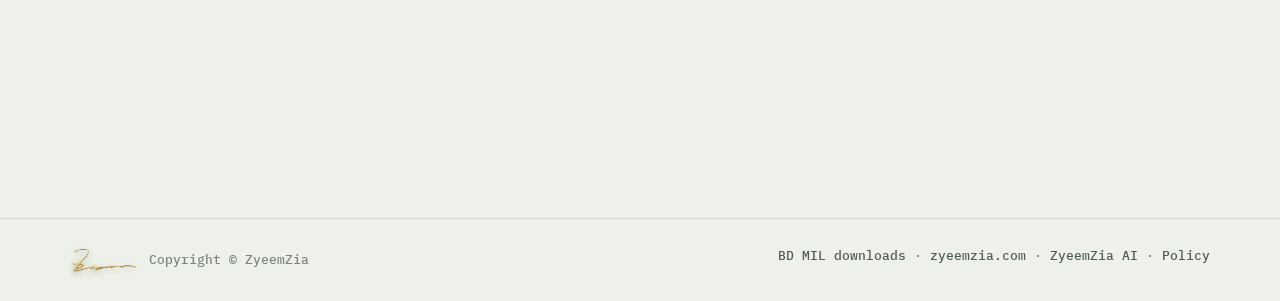
==== commit 1e11272e: "Point to ZyeemZia AI, which includes ZBZAI" ====
--- a/index.html
+++ b/index.html
@@ -109,7 +109,7 @@
       <div class="sec-head reveal">
         <div class="serial">SER 03</div>
         <div><h2>Capabilities at a glance</h2>
-          <p>What every ZyeemZia military program brings to the job. For offline work at a desk, <a href="https://zbzai.zyeemzia.com/" target="_blank" rel="noopener">ZBZAI™</a> is a free AI for Windows that runs on your own PC with no internet: it reads your documents, answers from your own files and types what you say. Online, it looks up the latest news, researches a topic with numbered sources, shows real pictures, checks and runs the code it writes, and with your permission works on the PC. With no AI model it still answers from a free internet lookup, in English or Bangla.</p></div>
+          <p>What every ZyeemZia military program brings to the job. For help at a desk, <a href="https://ai.zyeemzia.com/" target="_blank" rel="noopener">ZyeemZia AI</a> is a free AI that chats, writes, researches a topic with numbered sources, shows real pictures and runs the code it writes, in English or Bangla. It includes ZBZAI™, which installs free on a Windows PC and works with no internet.</p></div>
       </div>
       <div class="glance" id="glance"></div>
       <div class="sigblock sig-end reveal">
@@ -128,7 +128,7 @@
 <footer>
   <div class="wrap">
     <span class="foot-sign"><img src="img/brand/signature-gold-sm.webp" width="480" height="185" alt="" loading="lazy">Copyright © ZyeemZia</span>
-    <span><a href="https://bdmil.zyeemzia.com/" target="_blank" rel="noopener">BD MIL downloads</a> · <a href="https://www.zyeemzia.com" target="_blank" rel="noopener">zyeemzia.com</a> · <a href="https://zbzai.zyeemzia.com/" target="_blank" rel="noopener">ZBZAI™ offline AI</a> · <a href="https://policy.zyeemzia.com" target="_blank" rel="noopener">Policy</a></span>
+    <span><a href="https://bdmil.zyeemzia.com/" target="_blank" rel="noopener">BD MIL downloads</a> · <a href="https://www.zyeemzia.com" target="_blank" rel="noopener">zyeemzia.com</a> · <a href="https://ai.zyeemzia.com/" target="_blank" rel="noopener">ZyeemZia AI</a> · <a href="https://policy.zyeemzia.com" target="_blank" rel="noopener">Policy</a></span>
   </div>
 </footer>
 
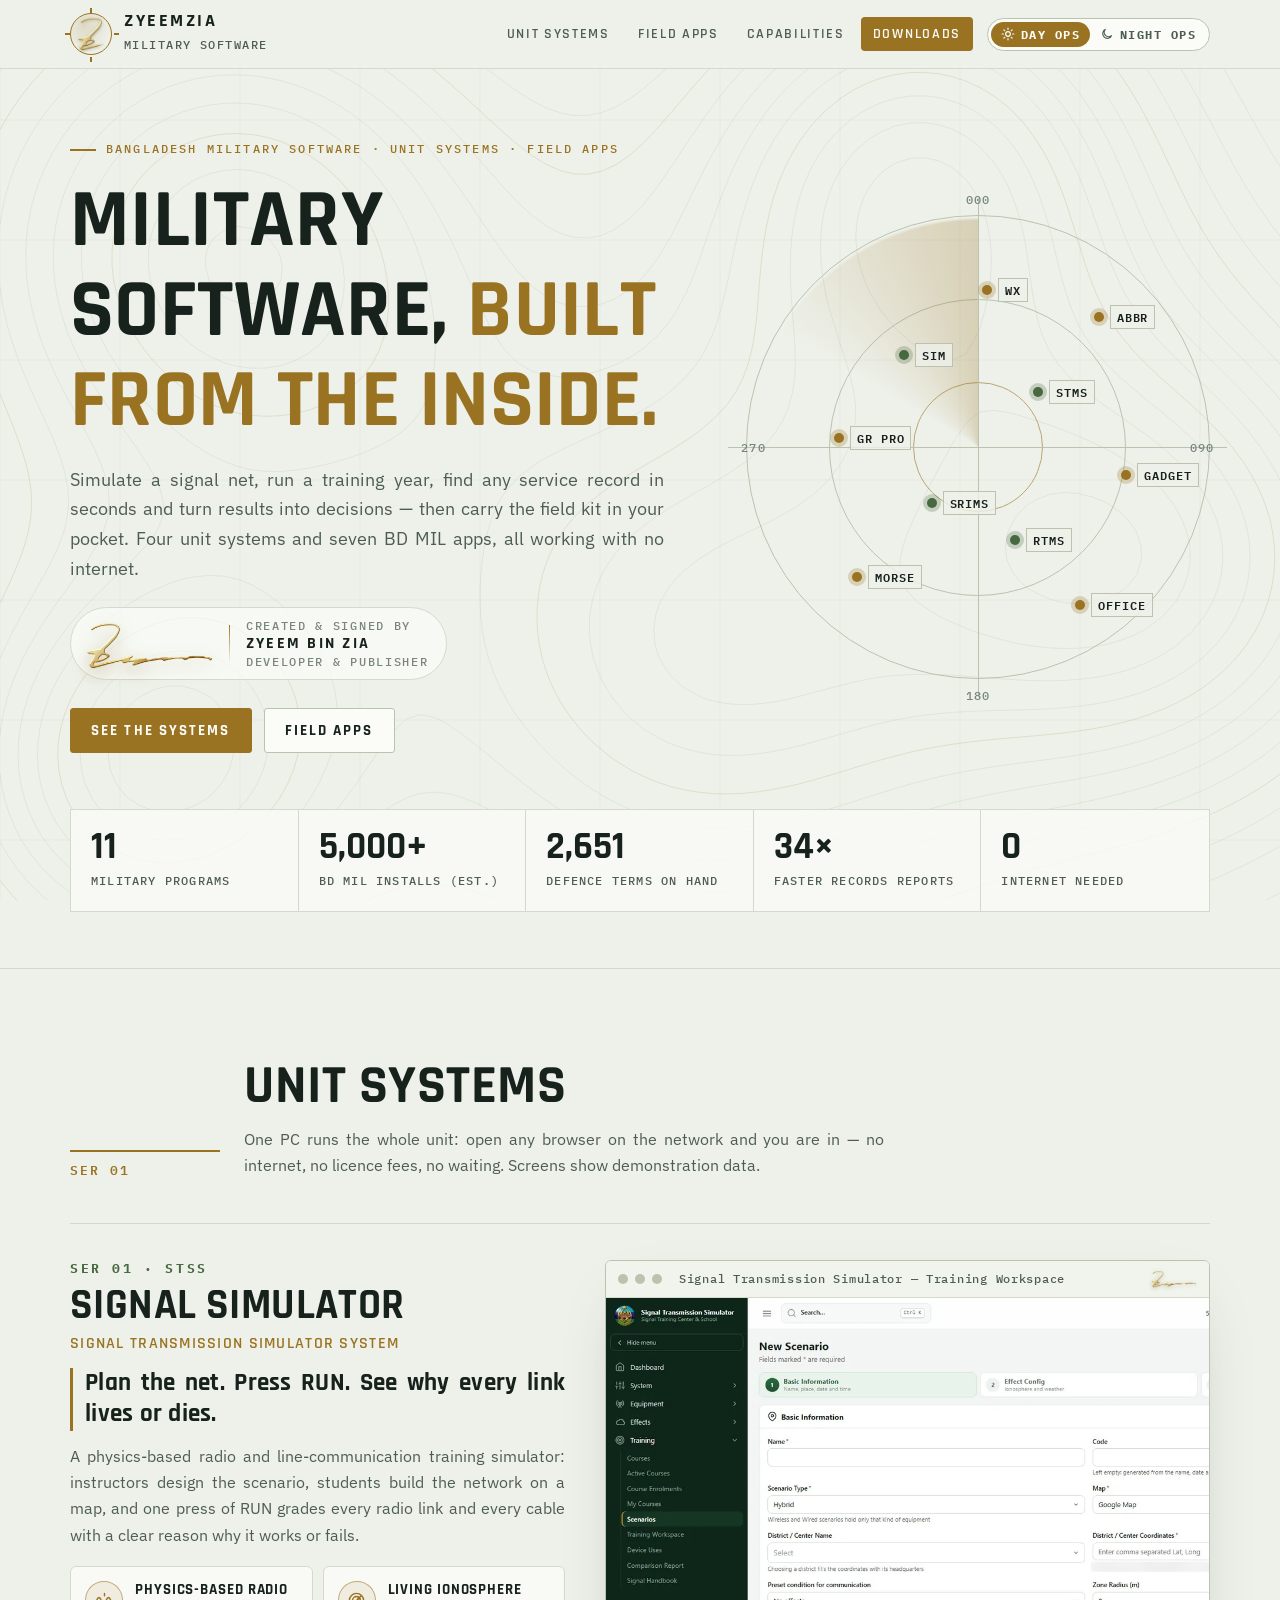
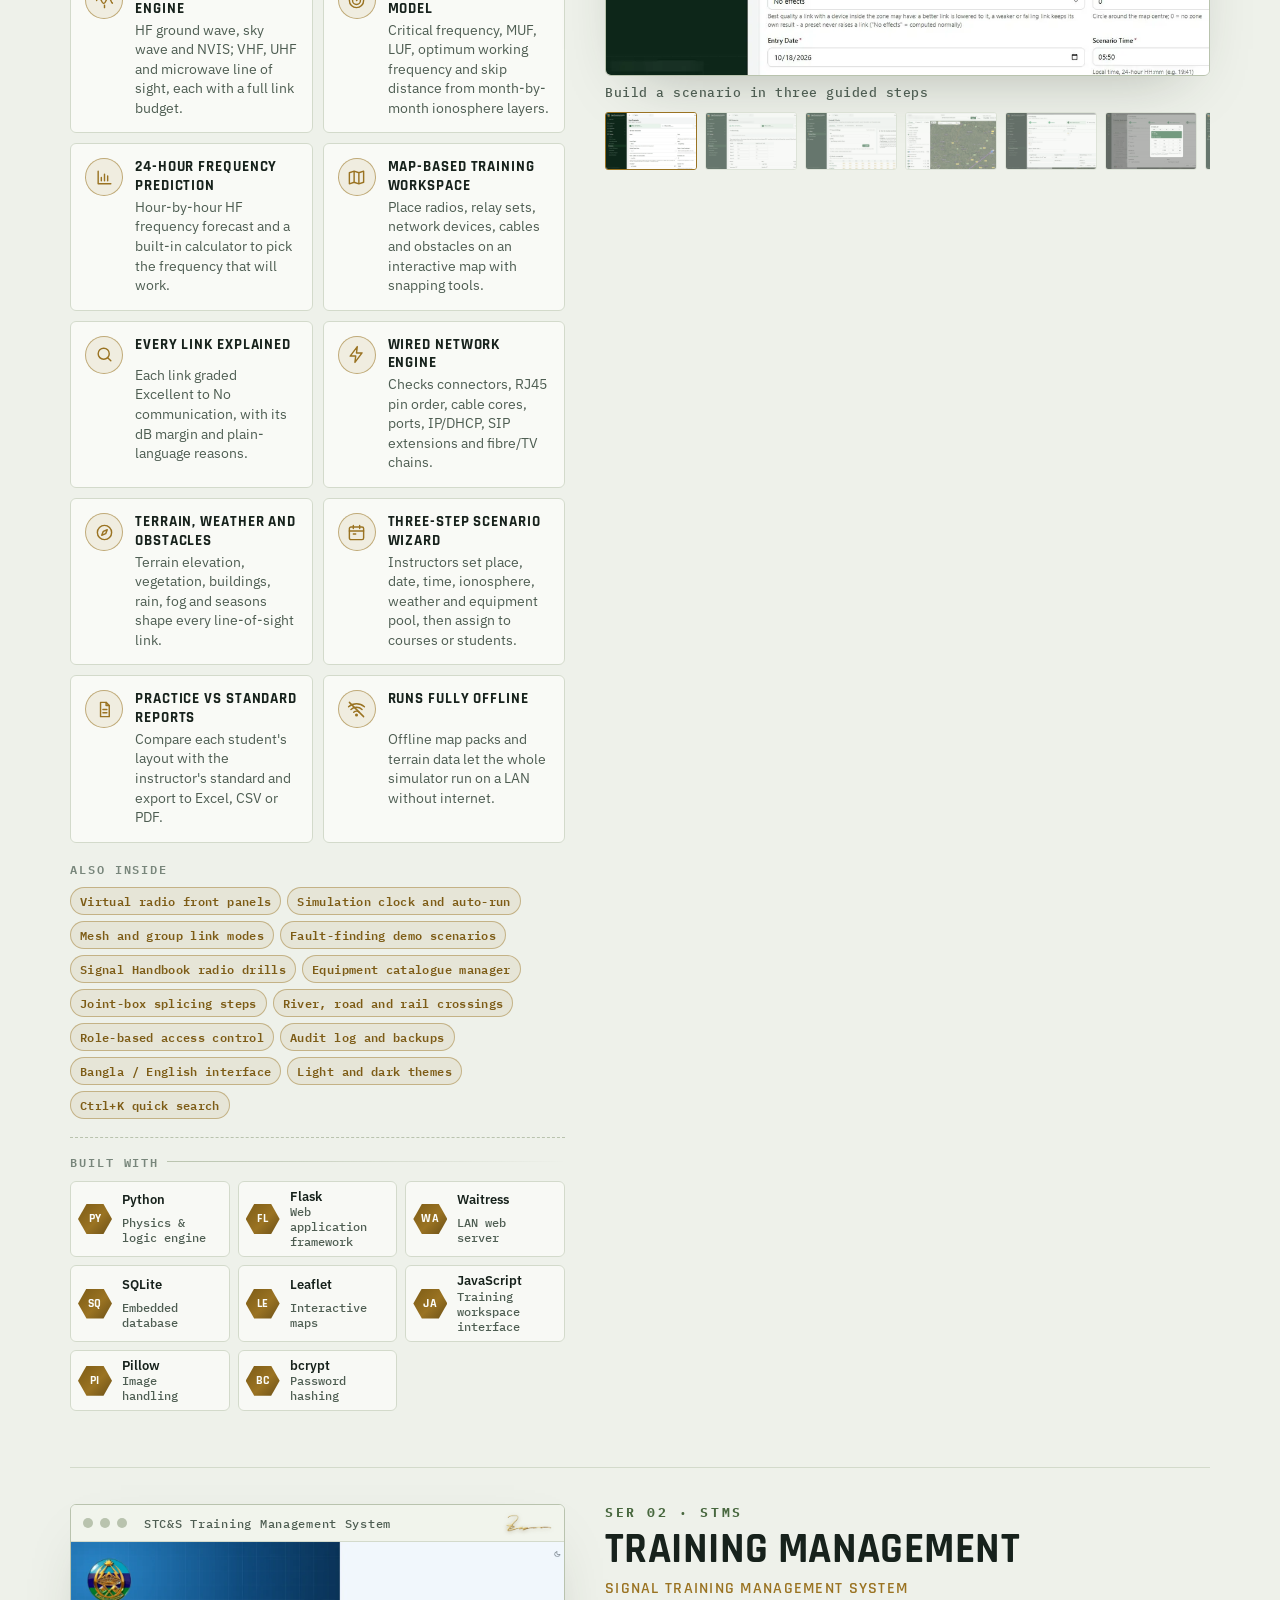
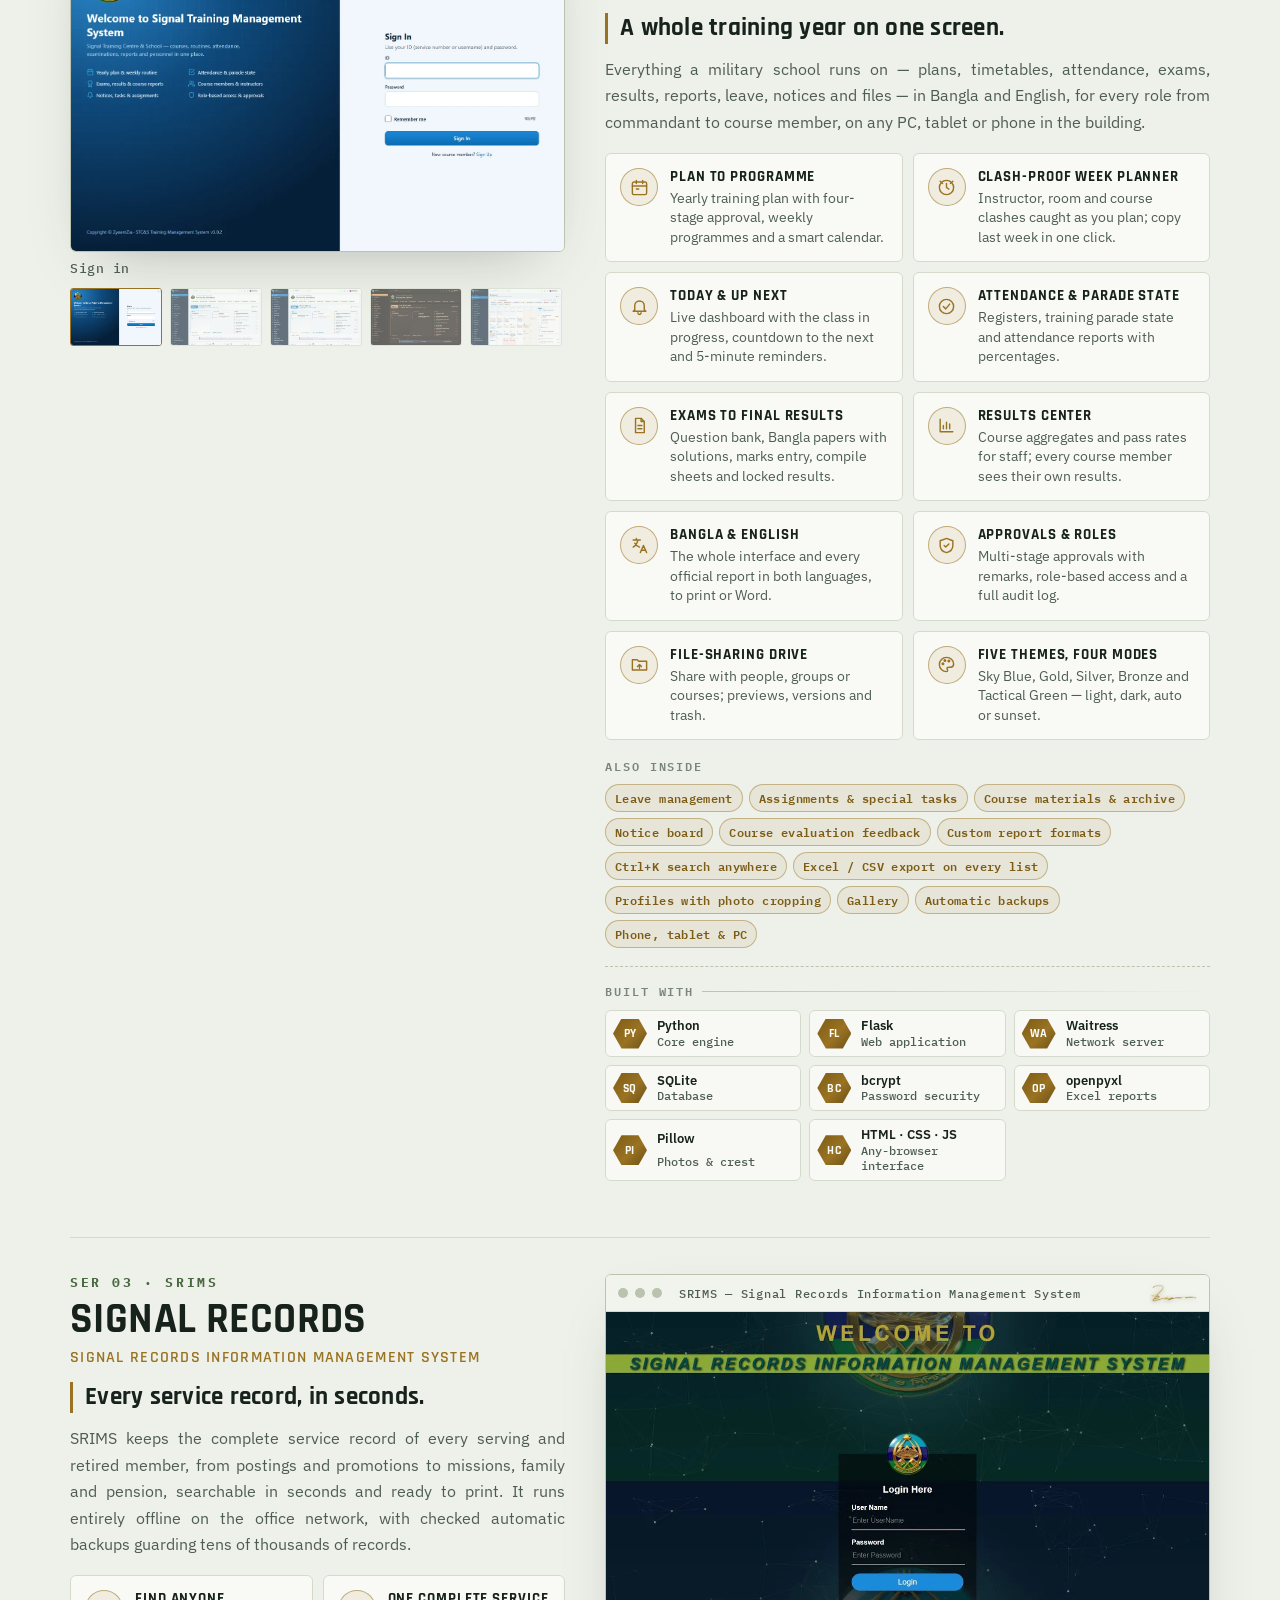
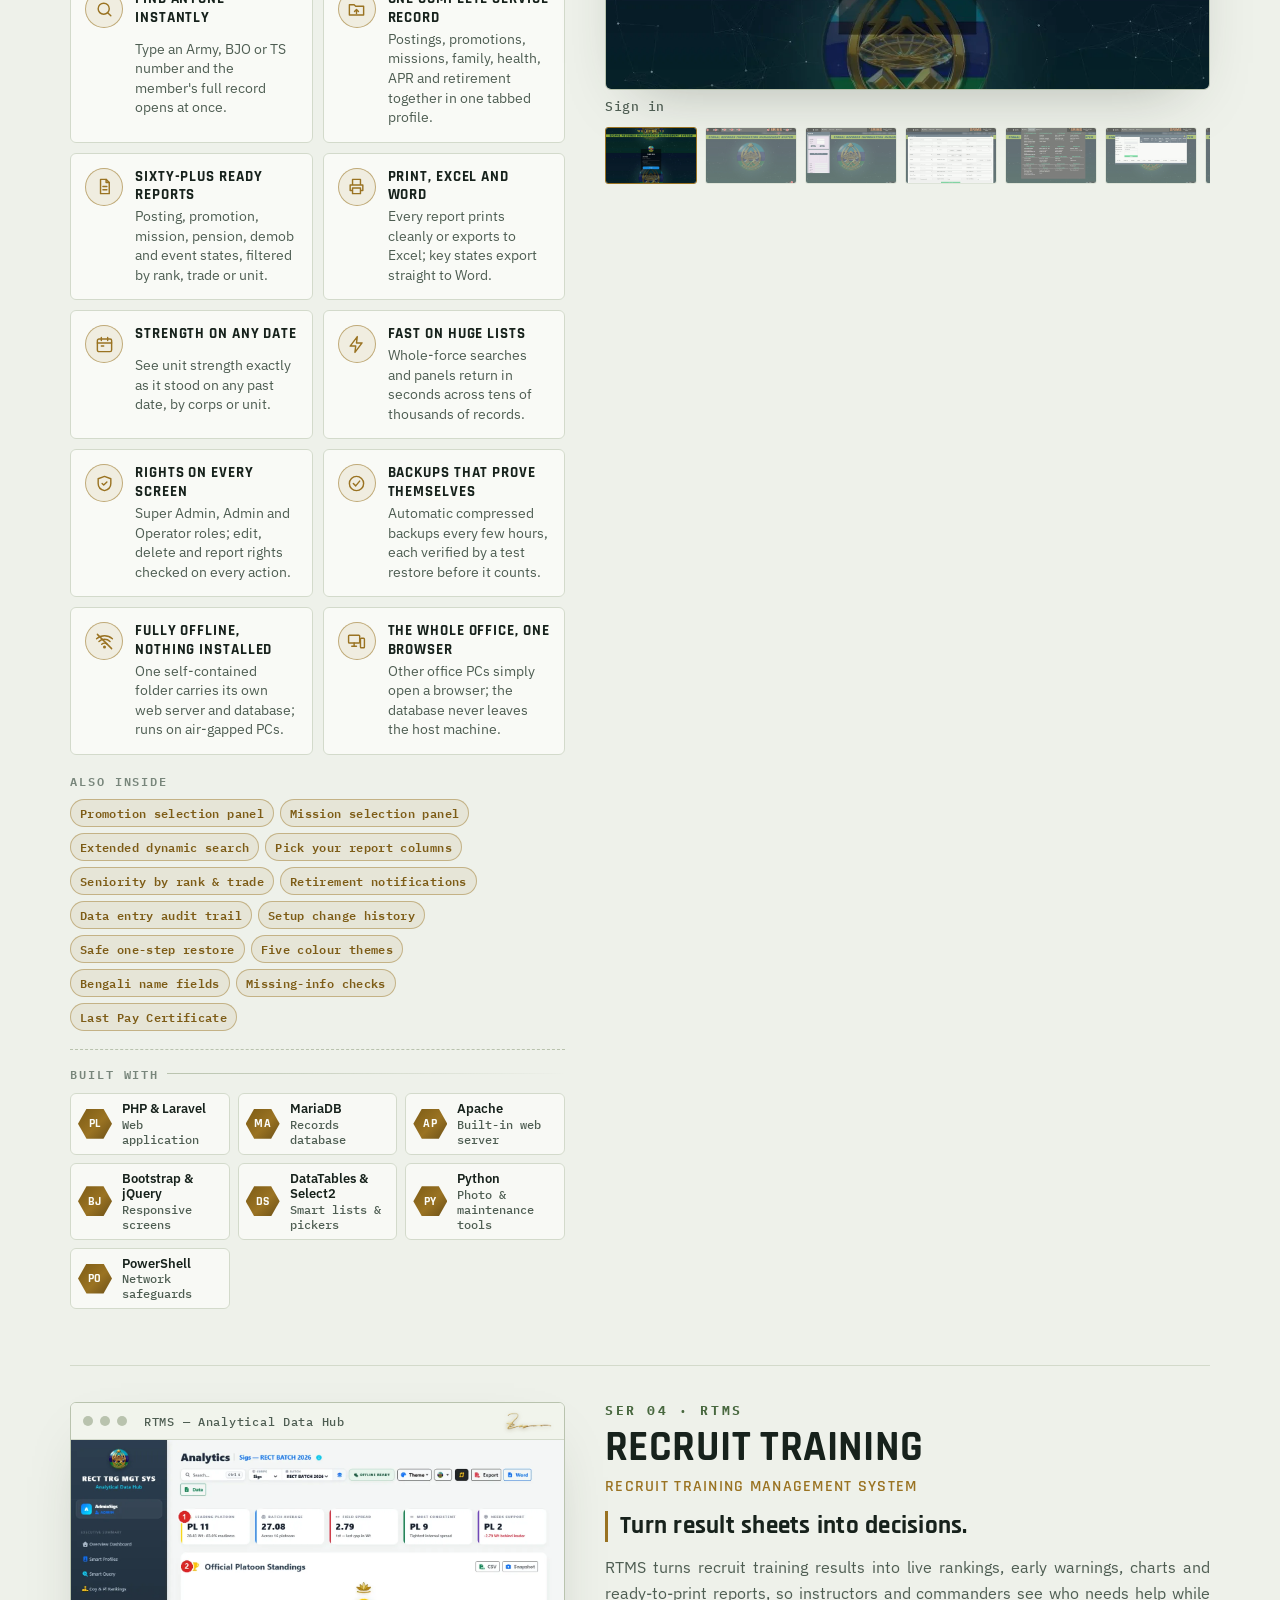
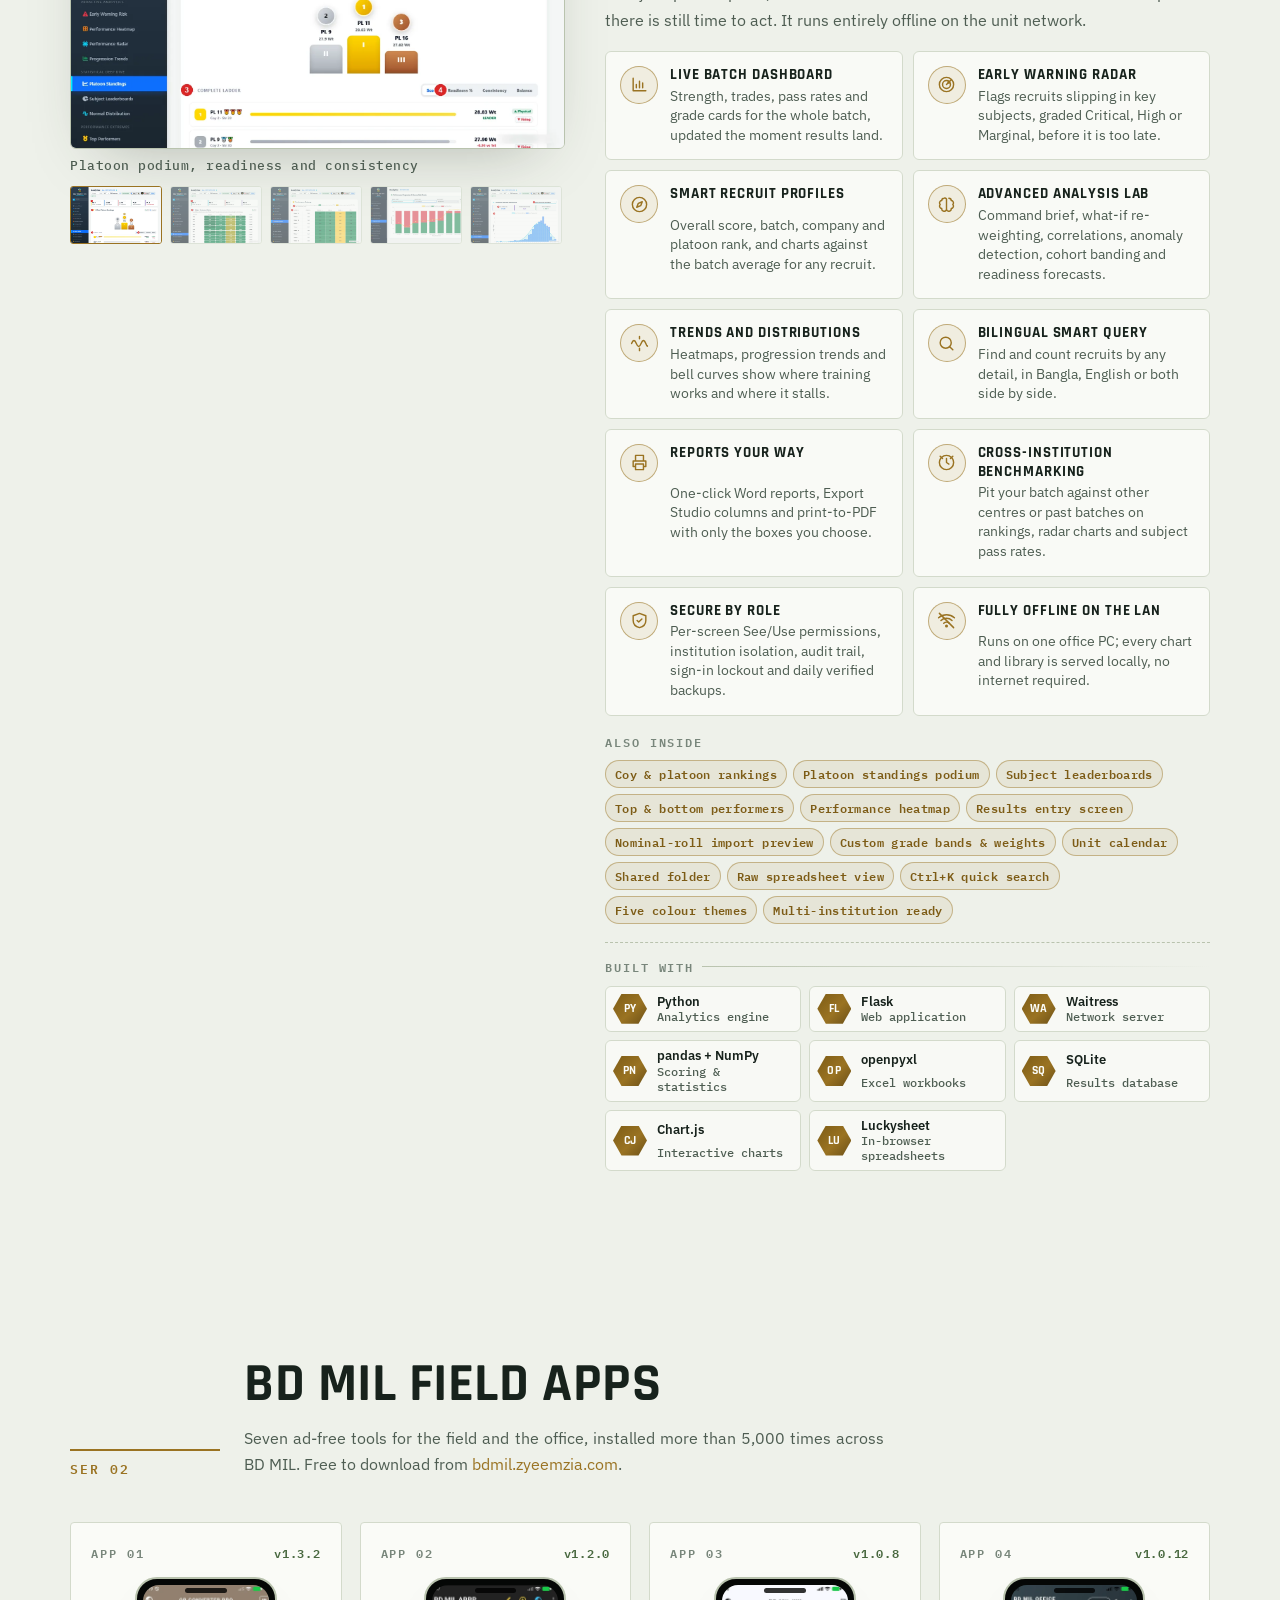
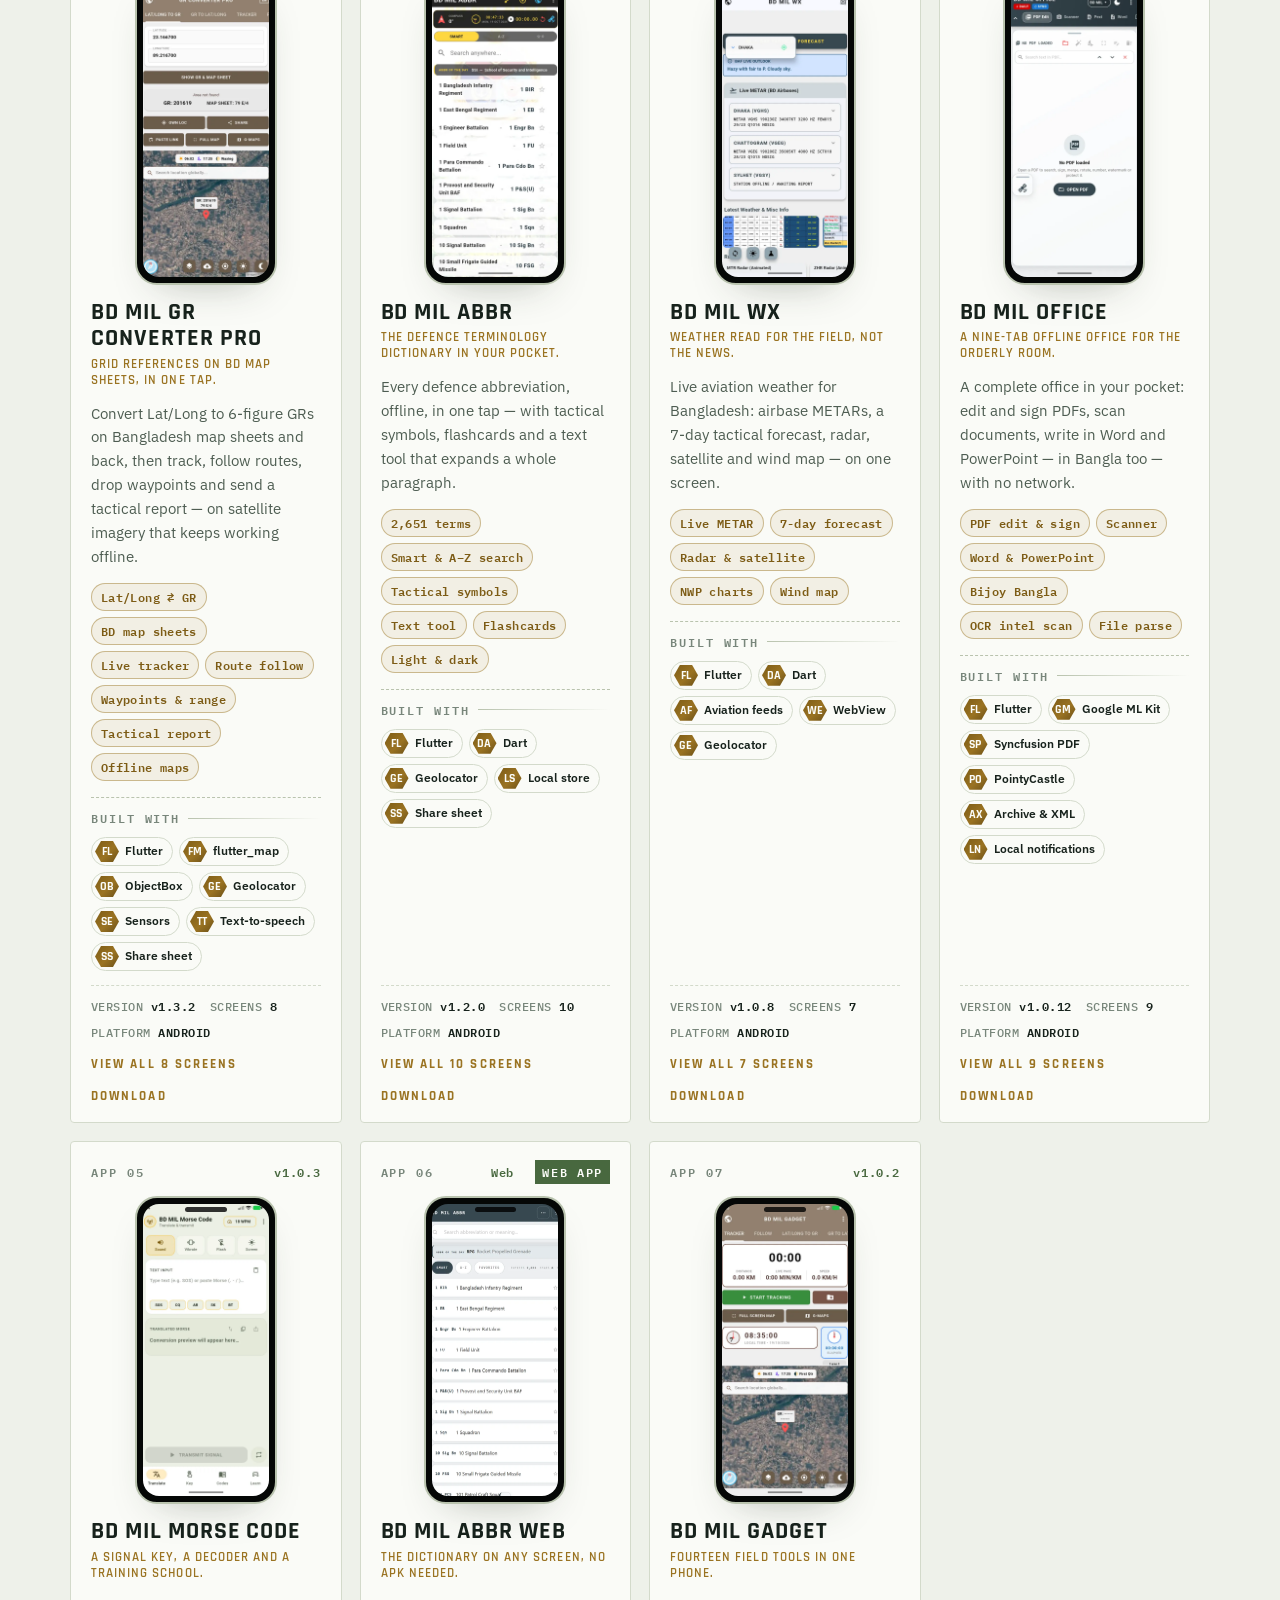
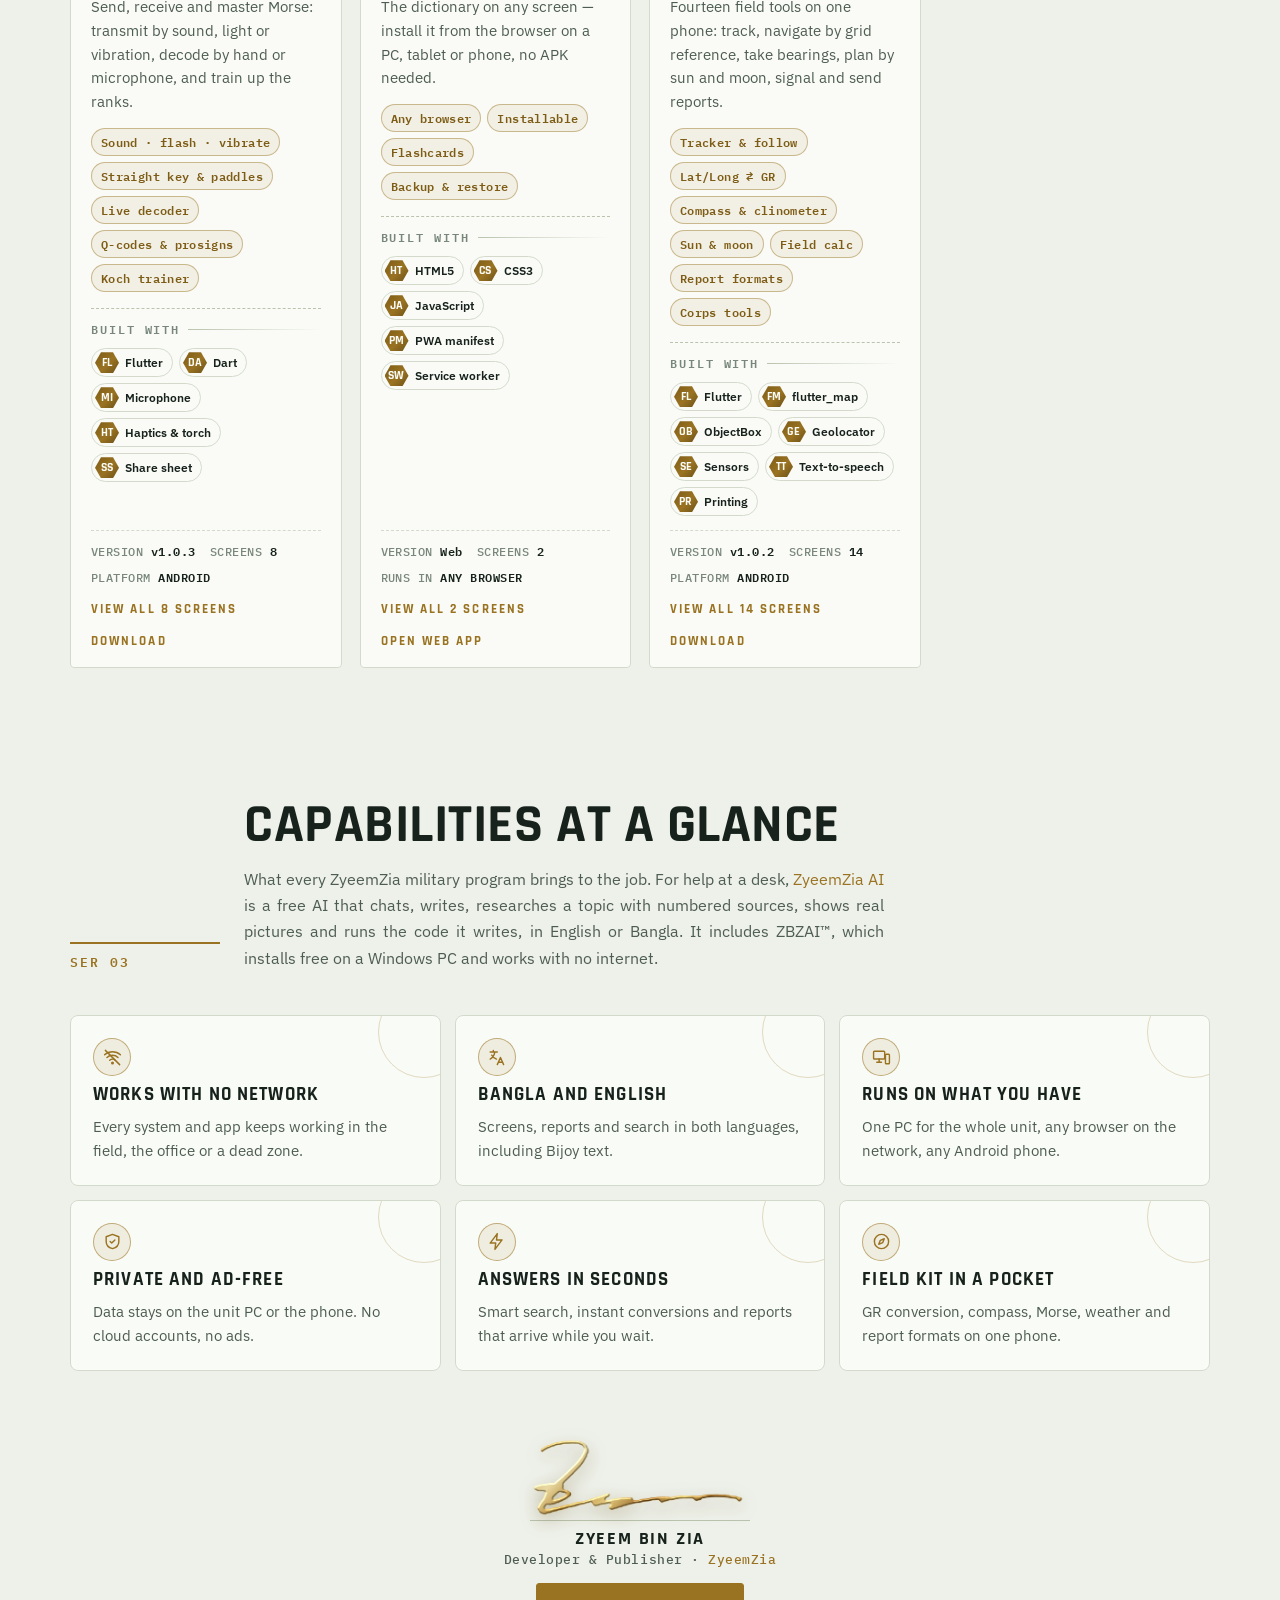
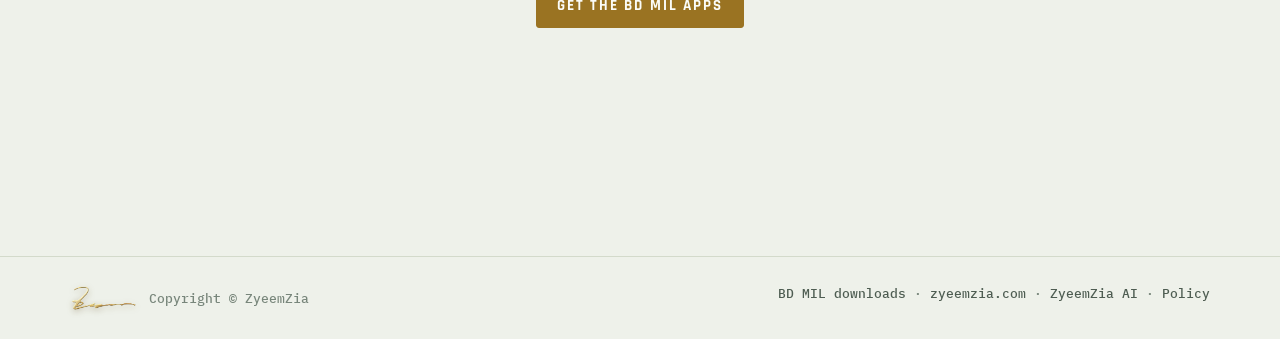
==== commit 71920246: "Readable sizes: 12px minimum text and even spacing" ====
--- a/index.html
+++ b/index.html
@@ -23,9 +23,9 @@
 <link rel="preconnect" href="https://fonts.googleapis.com">
 <link rel="preconnect" href="https://fonts.gstatic.com" crossorigin>
 <link rel="stylesheet" href="https://fonts.googleapis.com/css2?family=Rajdhani:wght@500;600;700&family=IBM+Plex+Sans:wght@400;500;600&family=IBM+Plex+Mono:wght@400;500;600&display=swap">
-<link rel="stylesheet" href="style.css?v=17">
+<link rel="stylesheet" href="style.css?v=19">
 <script>try{var t=localStorage.getItem("ms-theme");if(t==="light"||t==="dark")document.documentElement.setAttribute("data-theme",t)}catch(e){}</script>
-    <link rel="stylesheet" href="https://zyeemzia.com/transmit.css?v=3">
+    <link rel="stylesheet" href="https://zyeemzia.com/transmit.css?v=5">
 </head>
 <body>
 <canvas id="contours" aria-hidden="true"></canvas>
--- a/style.css
+++ b/style.css
@@ -1,5 +1,7 @@
 /* Layout concept: a field-operations briefing file — night map ground with contour lines, serial-numbered
    sections, data set in mono like a signal log, gold-leaf accent taken from the BD MIL app family; the developer's signature is plated in gold. Night ops (dark) and Day ops (light) themes. */
+/* Form controls use the page font; browsers otherwise fall back to Arial. */
+button, input, select, textarea { font-family: inherit; }
 :root {
   --bg: #0b0f0d; --bg-2: #101613; --panel: #131a16; --panel-2: #18211c; --line: #24302a; --line-2: #33433a;
   --ink: #e8ecdf; --muted: #9aa79d; --dim: #6b7a70; --sand: #d9b35b; --sand-2: #f0d48d; --olive: #8fae7e; --red: #d8664f;
@@ -63,7 +65,7 @@
 .brand-mark img { width: 34px; height: 34px; filter: drop-shadow(0 1px 1.5px var(--sign-shadow)); position: relative; }
 .brand:hover .brand-mark { box-shadow: 0 0 0 4px color-mix(in srgb, var(--sand) 18%, transparent); }
 .brand b { font: 700 18px/1 var(--f-display); letter-spacing: .14em; display: block; }
-.brand small { font: 500 10.5px/1.2 var(--f-mono); color: var(--muted); letter-spacing: .12em; text-transform: uppercase; }
+.brand small { font: 500 12px/1.2 var(--f-mono); color: var(--muted); letter-spacing: .12em; text-transform: uppercase; }
 .nav { margin-left: auto; display: flex; gap: 4px; }
 .nav a { color: var(--muted); font: 600 14px var(--f-display); letter-spacing: .12em; text-transform: uppercase; padding: 8px 12px; border-radius: 4px; }
 .nav a:hover { color: var(--ink); background: var(--panel); }
@@ -94,16 +96,16 @@
 .sweep { position: absolute; inset: 0; border-radius: 50%; background: conic-gradient(from 0deg, transparent 0 300deg, color-mix(in srgb, var(--sand) 26%, transparent) 360deg); animation: sweep 6s linear infinite; mask: radial-gradient(circle, #000 69%, transparent 70%); -webkit-mask: radial-gradient(circle, #000 69%, transparent 70%); }
 @keyframes sweep { to { transform: rotate(360deg); } }
 .blip { position: absolute; width: 10px; height: 10px; margin: -5px 0 0 -5px; border-radius: 50%; background: var(--sand); box-shadow: 0 0 0 4px color-mix(in srgb, var(--sand) 25%, transparent); }
-.blip span { position: absolute; left: 16px; top: -7px; white-space: nowrap; font: 600 11px var(--f-mono); color: var(--ink); letter-spacing: .08em; background: color-mix(in srgb, var(--bg) 80%, transparent); padding: 1px 6px; border: 1px solid var(--line-2); }
+.blip span { position: absolute; left: 16px; top: -7px; white-space: nowrap; font: 600 12px var(--f-mono); color: var(--ink); letter-spacing: .08em; background: color-mix(in srgb, var(--bg) 80%, transparent); padding: 1px 6px; border: 1px solid var(--line-2); }
 .blip.desk { background: var(--olive); box-shadow: 0 0 0 4px color-mix(in srgb, var(--olive) 25%, transparent); }
-.ticks { position: absolute; inset: -5% -1%; pointer-events: none; font: 500 10px var(--f-mono); color: var(--dim); letter-spacing: .1em; }
+.ticks { position: absolute; inset: -5% -1%; pointer-events: none; font: 500 12px var(--f-mono); color: var(--dim); letter-spacing: .1em; }
 .ticks span { position: absolute; }
 
 .stats { display: grid; grid-template-columns: repeat(5, minmax(0, 1fr)); gap: 0; margin-top: 56px; border: 1px solid var(--line); background: color-mix(in srgb, var(--panel) 80%, transparent); }
 .stat { padding: 18px 20px; border-right: 1px solid var(--line); min-width: 0; }
 .stat:last-child { border-right: 0; }
 .stat b { display: block; font: 700 38px/1 var(--f-display); color: var(--ink); font-variant-numeric: tabular-nums; }
-.stat span { font: 500 11.5px/1.4 var(--f-mono); color: var(--muted); letter-spacing: .1em; text-transform: uppercase; }
+.stat span { font: 500 12px/1.4 var(--f-mono); color: var(--muted); letter-spacing: .1em; text-transform: uppercase; }
 
 /* ---------- sections ---------- */
 section.block { padding-block: 88px 40px; scroll-margin-top: 70px; }
@@ -149,21 +151,23 @@
 .app { position: relative; border: 1px solid var(--line); background: color-mix(in srgb, var(--panel) 92%, transparent); padding: 20px 20px 18px; display: flex; flex-direction: column; gap: 14px; border-radius: 4px; transition: border-color .2s, transform .2s; min-width: 0; }
 .app:hover { border-color: var(--line-2); transform: translateY(-3px); }
 .app-top { display: flex; justify-content: space-between; align-items: baseline; gap: 8px; }
-.app-ser { font: 600 11.5px var(--f-mono); letter-spacing: .16em; color: var(--dim); }
-.app-ver { font: 600 11.5px var(--f-mono); color: var(--olive); letter-spacing: .06em; }
+.app-ser { font: 600 12px var(--f-mono); letter-spacing: .16em; color: var(--dim); }
+.app-ver { font: 600 12px var(--f-mono); color: var(--olive); letter-spacing: .06em; }
 .phone { position: relative; width: 62%; margin: 0 auto; aspect-ratio: 9 / 19.5; border-radius: 22px; border: 2px solid var(--line-2); background: #050706; padding: 6px; box-shadow: 0 18px 40px -22px var(--shadow); cursor: zoom-in; overflow: hidden; }
 .phone::before { content: ""; position: absolute; top: 9px; left: 50%; width: 30%; height: 5px; margin-left: -15%; border-radius: 4px; background: #000; z-index: 2; opacity: .8; }
 .phone img { width: 100%; height: 100%; object-fit: cover; object-position: top; border-radius: 16px; transition: opacity .5s; }
 .phone .feature-face { width: 100%; height: 100%; border-radius: 16px; background: linear-gradient(170deg, #1d2a1f, #0b100d); display: flex; flex-direction: column; justify-content: center; gap: 8px; padding: 18px 14px; }
 .feature-face b { font: 700 18px/1.1 var(--f-display); color: var(--sand); letter-spacing: .1em; text-align: center; margin-bottom: 6px; }
-.feature-face span { font: 500 10.5px/1.3 var(--f-mono); color: var(--ink); border: 1px solid var(--line-2); padding: 5px 7px; border-radius: 3px; background: rgba(255, 255, 255, .02); }
+.feature-face span { font: 500 12px/1.3 var(--f-mono); color: var(--ink); border: 1px solid var(--line-2); padding: 5px 7px; border-radius: 3px; background: rgba(255, 255, 255, .02); }
 .app h3 { font-size: 24px; text-transform: uppercase; letter-spacing: .04em; }
 .app p { color: var(--muted); font-size: 14.5px; }
 .app .meta { display: flex; flex-wrap: wrap; gap: 6px 14px; font: 500 12px var(--f-mono); color: var(--dim); letter-spacing: .04em; margin-top: auto; padding-top: 10px; border-top: 1px dashed var(--line); }
 .app .meta b { color: var(--ink); font-weight: 600; }
-.app .open { align-self: flex-start; font: 700 13px var(--f-display); letter-spacing: .16em; text-transform: uppercase; background: none; border: 0; color: var(--sand); padding: 0; cursor: pointer; }
+.app .open { align-self: flex-start; font: 700 13px var(--f-display); letter-spacing: .16em; text-transform: uppercase; background: none; border: 0; color: var(--sand); padding: 8px 0; margin: -8px 0; cursor: pointer; }
 .app .open:hover { color: var(--sand-2); }
-.badge-web { position: absolute; top: 18px; right: 20px; font: 600 10.5px var(--f-mono); letter-spacing: .14em; color: var(--on-sand); background: var(--olive); padding: 2px 7px; }
+/* The web badge sits top right, so that card's version label makes room for it. */
+.app:has(.badge-web) .app-top { padding-right: 96px; }
+.badge-web { position: absolute; top: 18px; right: 20px; font: 600 12px var(--f-mono); letter-spacing: .14em; color: var(--on-sand); background: var(--olive); padding: 2px 7px; }
 
 /* ---------- timeline ---------- */
 .timeline { position: relative; display: grid; gap: 0; }
@@ -238,7 +242,7 @@
 }
 
 /* ---------- theme switch: DAY OPS / NIGHT OPS ---------- */
-.ops { display: inline-flex; align-items: center; gap: 0; border: 1px solid var(--line-2); border-radius: 999px; padding: 3px; background: var(--panel); cursor: pointer; font: 700 11.5px var(--f-mono); letter-spacing: .12em; color: var(--muted); }
+.ops { display: inline-flex; align-items: center; gap: 0; border: 1px solid var(--line-2); border-radius: 999px; padding: 3px; background: var(--panel); cursor: pointer; font: 700 12px var(--f-mono); letter-spacing: .12em; color: var(--muted); }
 .ops span { display: inline-flex; align-items: center; gap: 6px; padding: 5px 10px; border-radius: 999px; transition: background .3s, color .3s; white-space: nowrap; }
 .ops svg { width: 14px; height: 14px; }
 .ops[data-mode="light"] .day, .ops[data-mode="dark"] .night { background: var(--sand); color: var(--on-sand); }
@@ -256,14 +260,14 @@
 .signoff .sign { width: 132px; margin: -6px -2px -10px 0; }
 .signoff-rule { width: 1px; height: 38px; background: linear-gradient(var(--sand), transparent); }
 .signoff-text { display: grid; line-height: 1.25; }
-.signoff-text small { font: 500 10.5px var(--f-mono); letter-spacing: .14em; text-transform: uppercase; color: var(--dim); }
+.signoff-text small { font: 500 12px var(--f-mono); letter-spacing: .14em; text-transform: uppercase; color: var(--dim); }
 .signoff-text b { font: 700 16px var(--f-display); letter-spacing: .14em; text-transform: uppercase; color: var(--ink); }
 @media (max-width: 420px) { .signoff { gap: 12px; padding: 8px 14px 8px 10px; } .signoff .sign { width: 104px; } .signoff-text b { font-size: 14px; } }
 .sigblock { margin-top: 26px; display: grid; justify-items: start; gap: 1px; padding: 18px 0 0; }
 .sigblock .sign { width: 220px; margin-left: -6px; }
 .sigblock b { font: 700 18px var(--f-display); letter-spacing: .1em; text-transform: uppercase; color: var(--ink); border-top: 1px solid var(--line-2); padding-top: 6px; min-width: 220px; }
 .sigblock span { font: 500 13px var(--f-mono); color: var(--muted); letter-spacing: .04em; }
-.bar-seal { margin-left: auto; display: inline-flex; align-items: center; gap: 8px; font: 600 10px var(--f-mono); letter-spacing: .16em; color: var(--sand); white-space: nowrap; }
+.bar-seal { margin-left: auto; display: inline-flex; align-items: center; gap: 8px; font: 600 12px var(--f-mono); letter-spacing: .16em; color: var(--sand); white-space: nowrap; }
 .bar-seal img { height: 18px; width: auto; filter: drop-shadow(0 1px 2px var(--sign-shadow)); }
 .foot-sign { display: inline-flex; align-items: center; gap: 12px; }
 .foot-sign img { height: 26px; width: auto; filter: drop-shadow(0 2px 3px var(--sign-shadow)); }
@@ -292,7 +296,7 @@
 .lb-strip button:hover { opacity: .9; }
 .lb-strip button[aria-current="true"] { opacity: 1; border-color: #d9b35b; transform: translateY(-3px); }
 .lb-strip img { width: 100%; height: 100%; object-fit: cover; object-position: top; }
-.lb-strip span { position: absolute; left: 3px; bottom: 2px; font: 600 9px "IBM Plex Mono", monospace; color: #fff; text-shadow: 0 1px 2px #000; }
+.lb-strip span { position: absolute; left: 3px; bottom: 2px; font: 600 12px "IBM Plex Mono", monospace; color: #fff; text-shadow: 0 1px 2px #000; }
 .lb { height: 100%; }
 .lb-stage { grid-template-rows: minmax(0, 1fr); height: 100%; min-height: 0; }
 .lb-fig { height: 100%; min-height: 0; overflow: hidden; }
@@ -310,7 +314,7 @@
 .cap-ic { width: 38px; height: 38px; border-radius: 50%; display: grid; place-items: center; color: var(--sand); border: 1.5px solid color-mix(in srgb, var(--sand) 55%, transparent); background: color-mix(in srgb, var(--sand) 10%, transparent); }
 .cap-ic svg { width: 19px; height: 19px; }
 .tags { display: flex; flex-wrap: wrap; gap: 6px; }
-.tags span { font: 600 11.5px var(--f-mono); letter-spacing: .03em; color: var(--sand-2); border: 1px solid color-mix(in srgb, var(--sand) 45%, transparent); background: color-mix(in srgb, var(--sand) 9%, transparent); padding: 3px 9px; border-radius: 999px; }
+.tags span { font: 600 12px var(--f-mono); letter-spacing: .03em; color: var(--sand-2); border: 1px solid color-mix(in srgb, var(--sand) 45%, transparent); background: color-mix(in srgb, var(--sand) 9%, transparent); padding: 3px 9px; border-radius: 999px; }
 .glance { display: grid; grid-template-columns: repeat(3, minmax(0, 1fr)); gap: 14px; }
 .glance-tile { display: grid; gap: 8px; padding: 22px; border: 1px solid var(--line); border-radius: 8px; background: color-mix(in srgb, var(--panel) 88%, transparent); position: relative; overflow: hidden; }
 .glance-tile::after { content: ""; position: absolute; right: -30px; top: -30px; width: 90px; height: 90px; border-radius: 50%; border: 1px solid color-mix(in srgb, var(--sand) 25%, transparent); }
@@ -323,12 +327,12 @@
 @media (max-width: 620px) { .caps, .glance { grid-template-columns: 1fr; } }
 
 .also { margin-top: 16px; display: grid; gap: 8px; }
-.also small { font: 600 11px var(--f-mono); letter-spacing: .16em; text-transform: uppercase; color: var(--dim); }
+.also small { font: 600 12px var(--f-mono); letter-spacing: .16em; text-transform: uppercase; color: var(--dim); }
 @media (min-width: 961px) { .sys-media { position: sticky; top: 92px; align-self: start; } }
 
 /* ---------- Built with: toolkit strip ---------- */
 .toolkit { margin-top: 18px; display: grid; gap: 9px; padding-top: 14px; border-top: 1px dashed var(--line-2); }
-.toolkit small { font: 600 11px var(--f-mono); letter-spacing: .16em; text-transform: uppercase; color: var(--dim); display: flex; align-items: center; gap: 8px; }
+.toolkit small { font: 600 12px var(--f-mono); letter-spacing: .16em; text-transform: uppercase; color: var(--dim); display: flex; align-items: center; gap: 8px; }
 .toolkit small::after { content: ""; flex: 1; height: 1px; background: linear-gradient(90deg, var(--line-2), transparent); }
 .tk { display: grid; grid-template-columns: repeat(auto-fill, minmax(150px, 1fr)); gap: 8px; }
 .tool { display: grid; grid-template-columns: 34px minmax(0, 1fr); column-gap: 10px; align-items: center; padding: 7px 10px 7px 7px; border-radius: 6px; background: color-mix(in srgb, var(--panel) 80%, transparent); border: 1px solid var(--line); transition: border-color .2s, transform .2s; }
@@ -337,9 +341,9 @@
   background: linear-gradient(135deg, var(--sand-2), var(--sand) 55%, color-mix(in srgb, var(--sand) 70%, #000));
   clip-path: polygon(25% 0, 75% 0, 100% 50%, 75% 100%, 25% 100%, 0 50%); }
 .tool b { font: 600 13px/1.2 var(--f-body); color: var(--ink); overflow-wrap: anywhere; }
-.tool em { font: 500 11px/1.25 var(--f-mono); font-style: normal; color: var(--muted); }
+.tool em { font: 500 12px/1.25 var(--f-mono); font-style: normal; color: var(--muted); }
 .toolkit.compact { margin-top: 2px; padding-top: 10px; }
 .toolkit.compact .tk { display: flex; flex-wrap: wrap; gap: 6px; }
 .toolkit.compact .tool { display: inline-flex; gap: 6px; padding: 3px 9px 3px 3px; border-radius: 999px; }
-.toolkit.compact .tool i { width: 24px; height: 21px; font-size: 9.5px; grid-row: auto; }
-.toolkit.compact .tool b { font-size: 11.5px; }
+.toolkit.compact .tool i { width: 24px; height: 21px; font-size: 12px; grid-row: auto; }
+.toolkit.compact .tool b { font-size: 12px; }
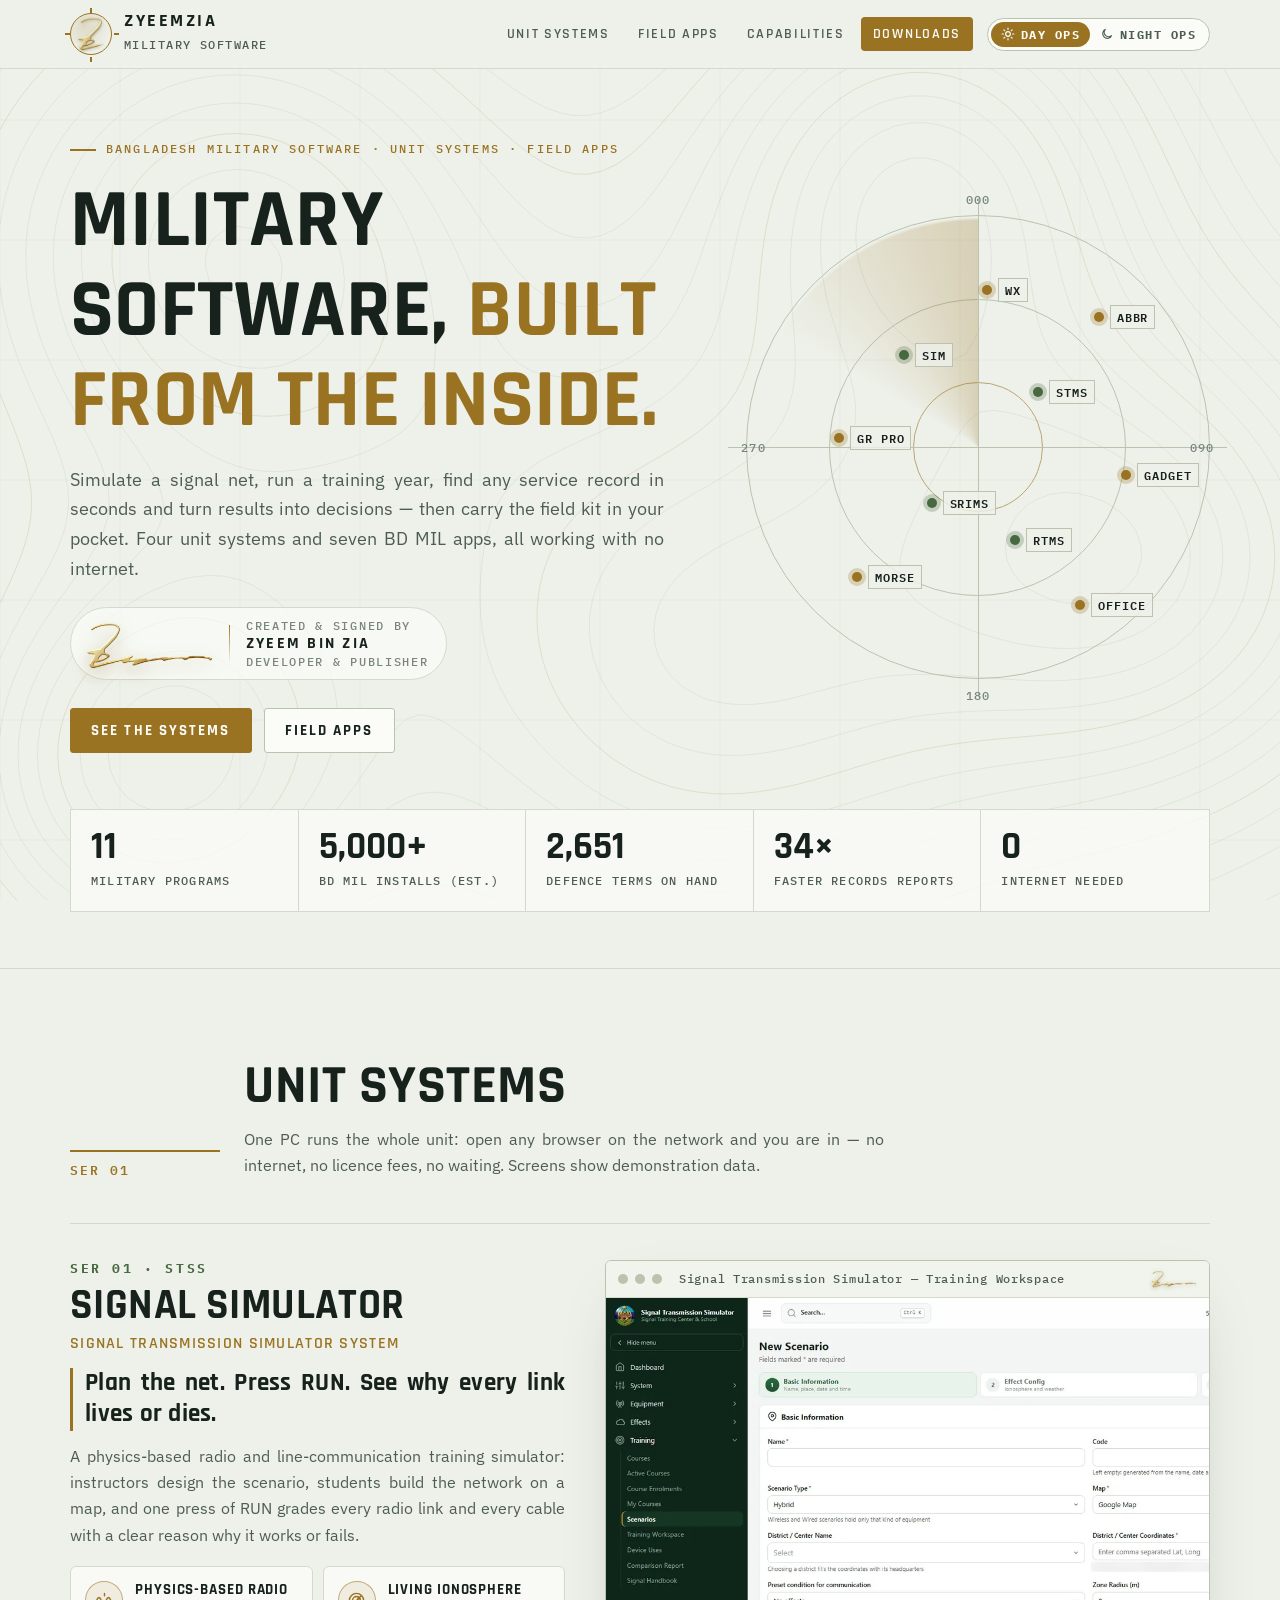
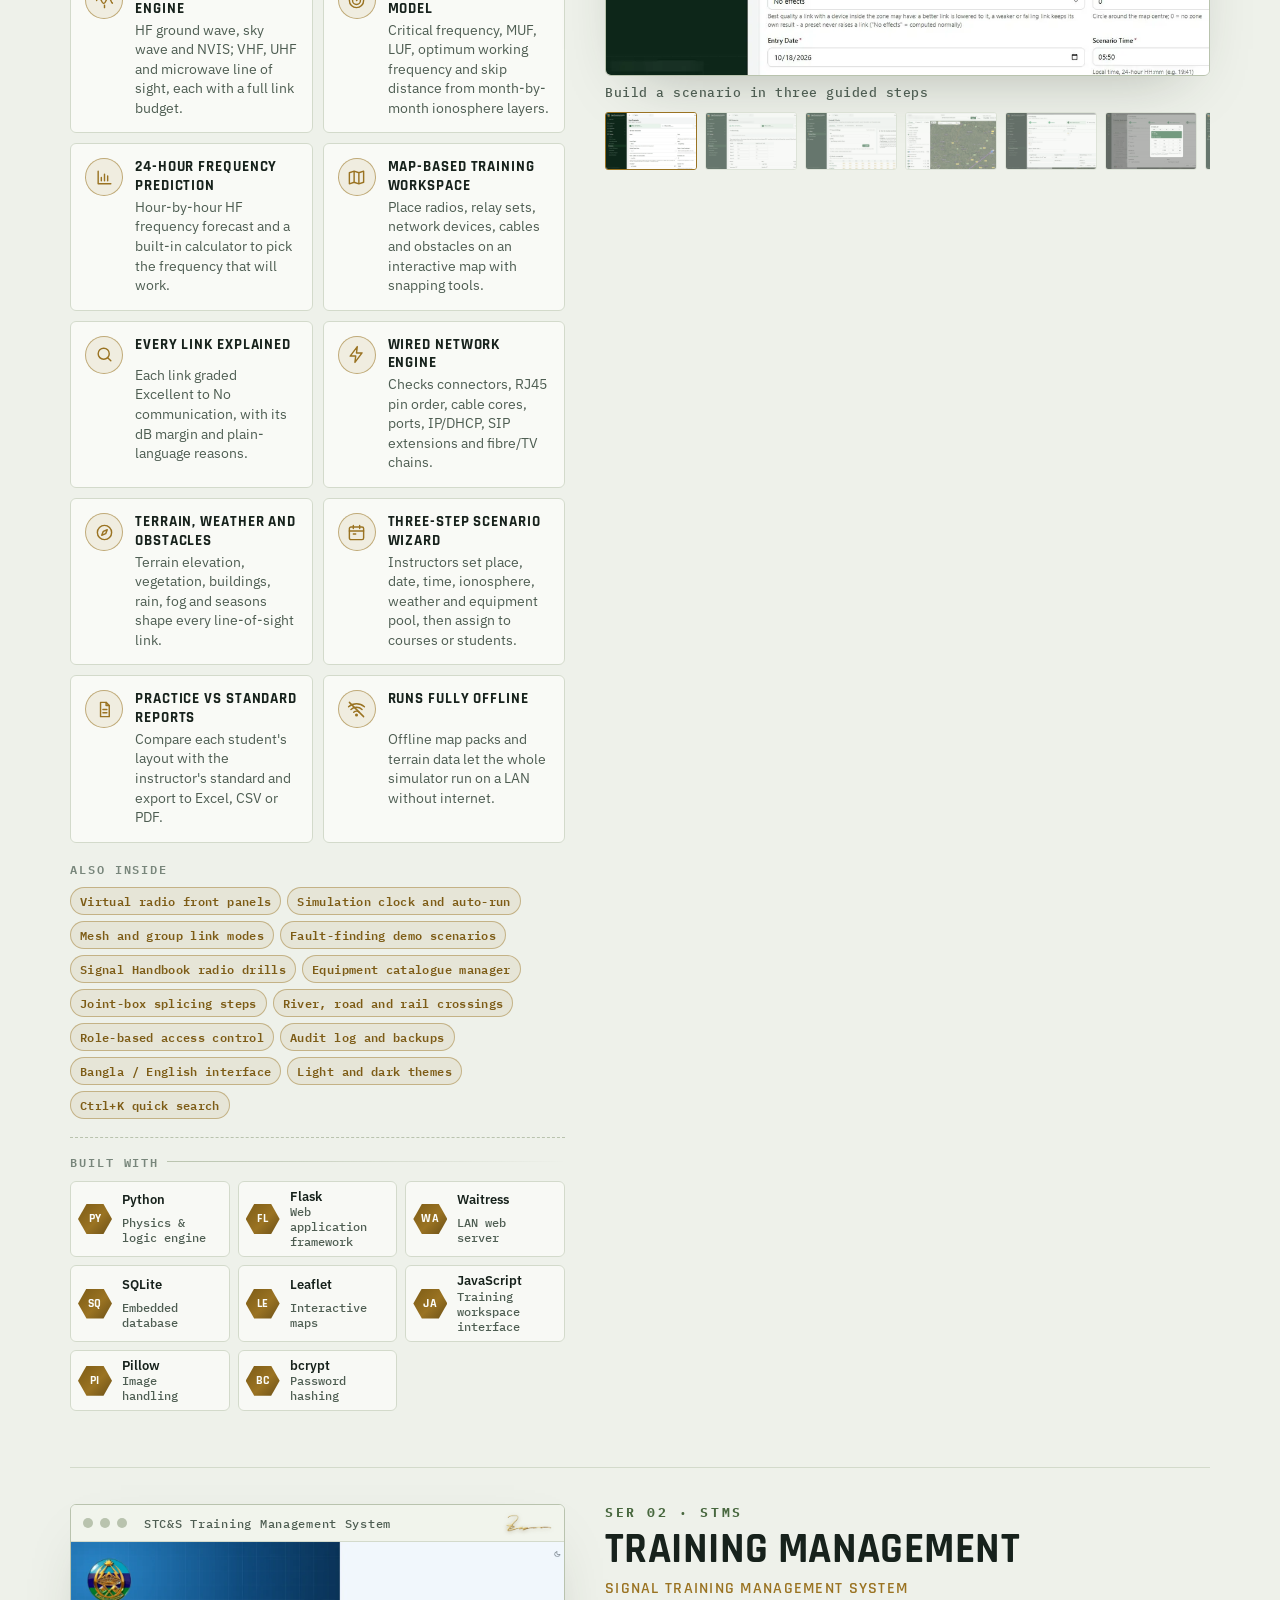
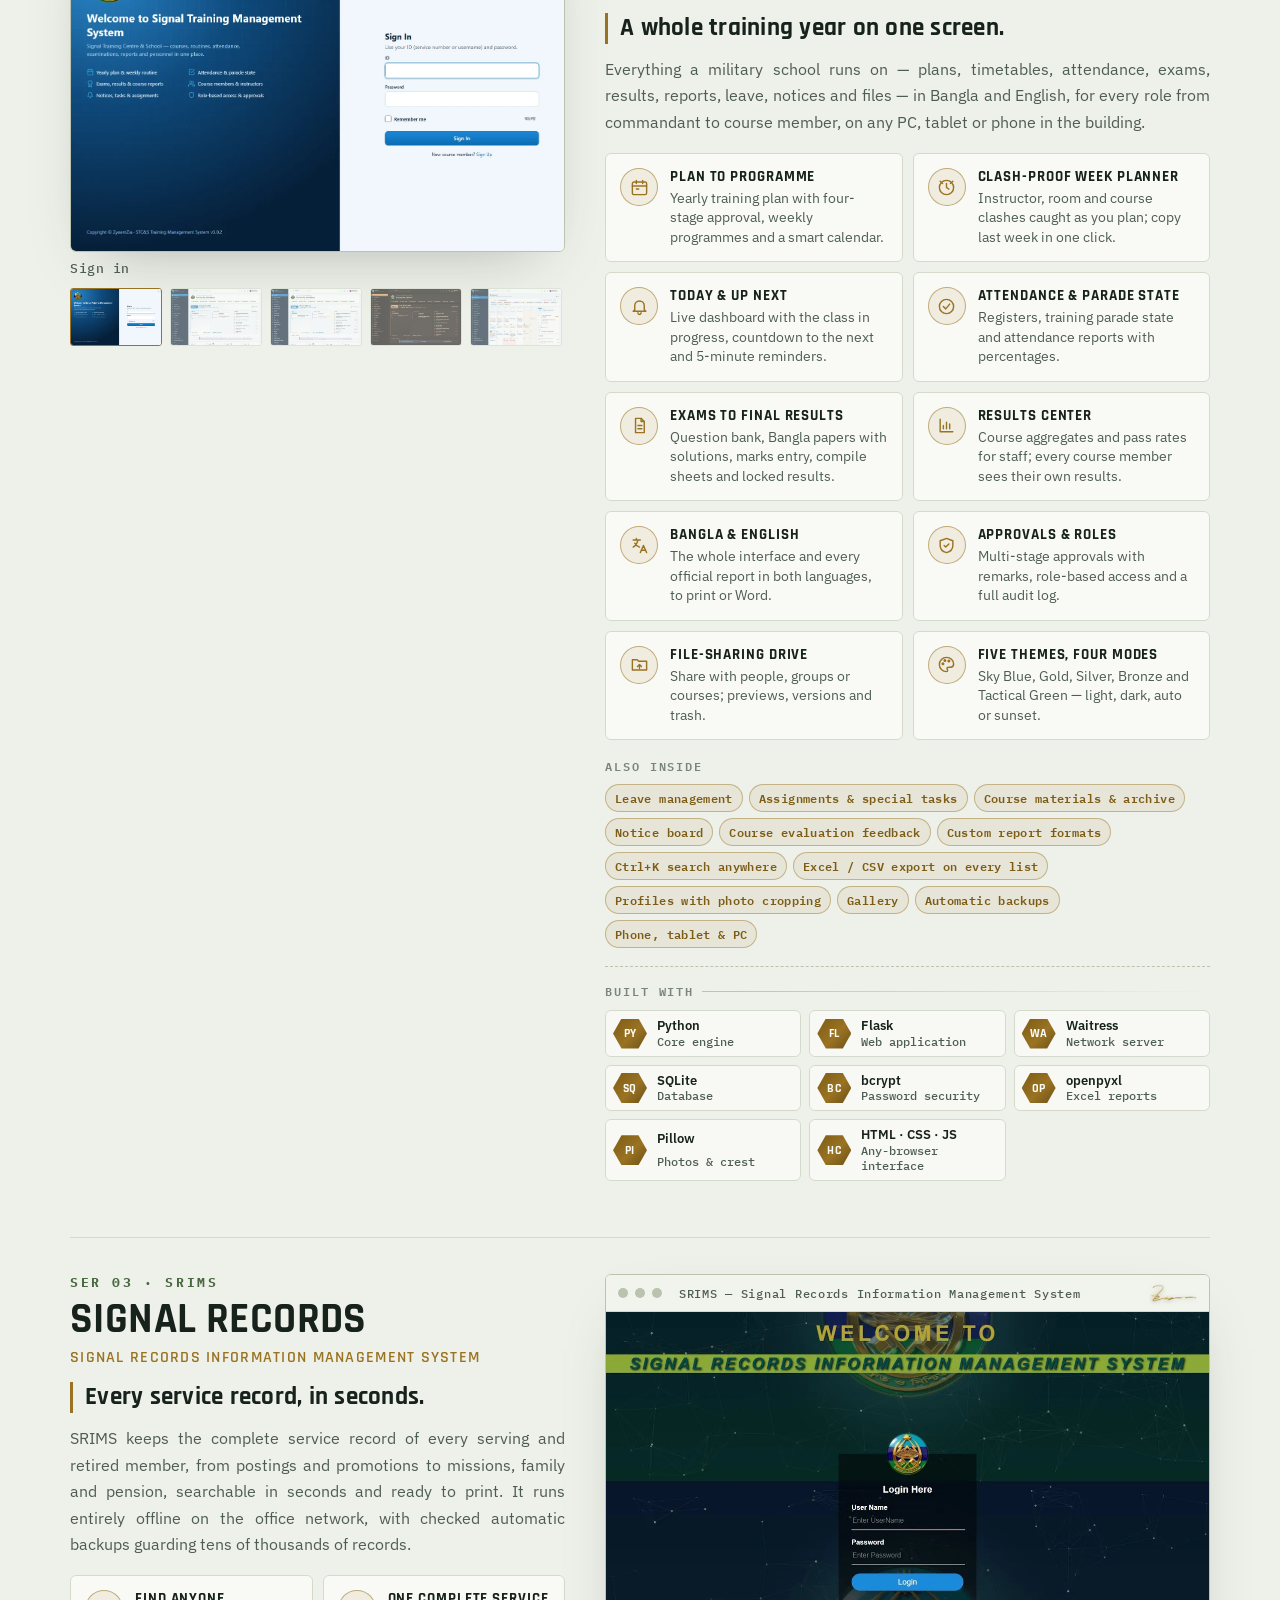
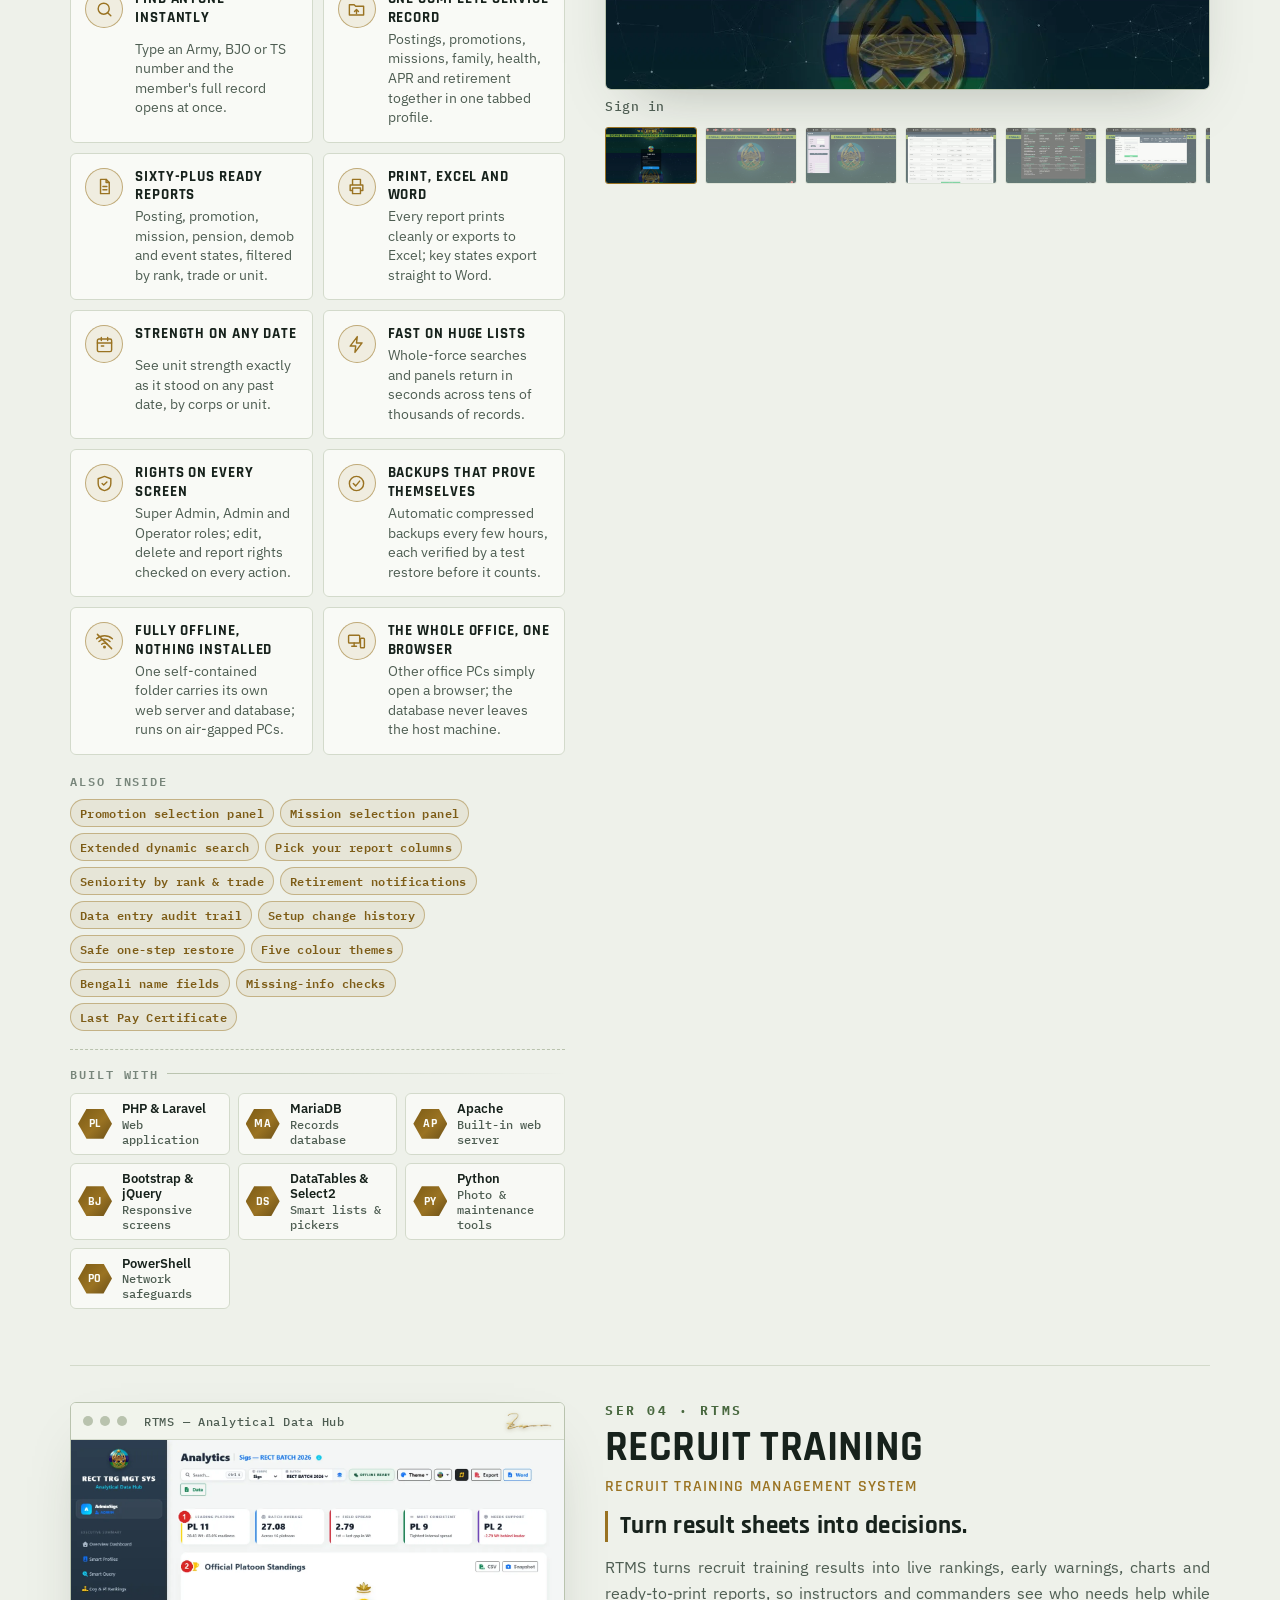
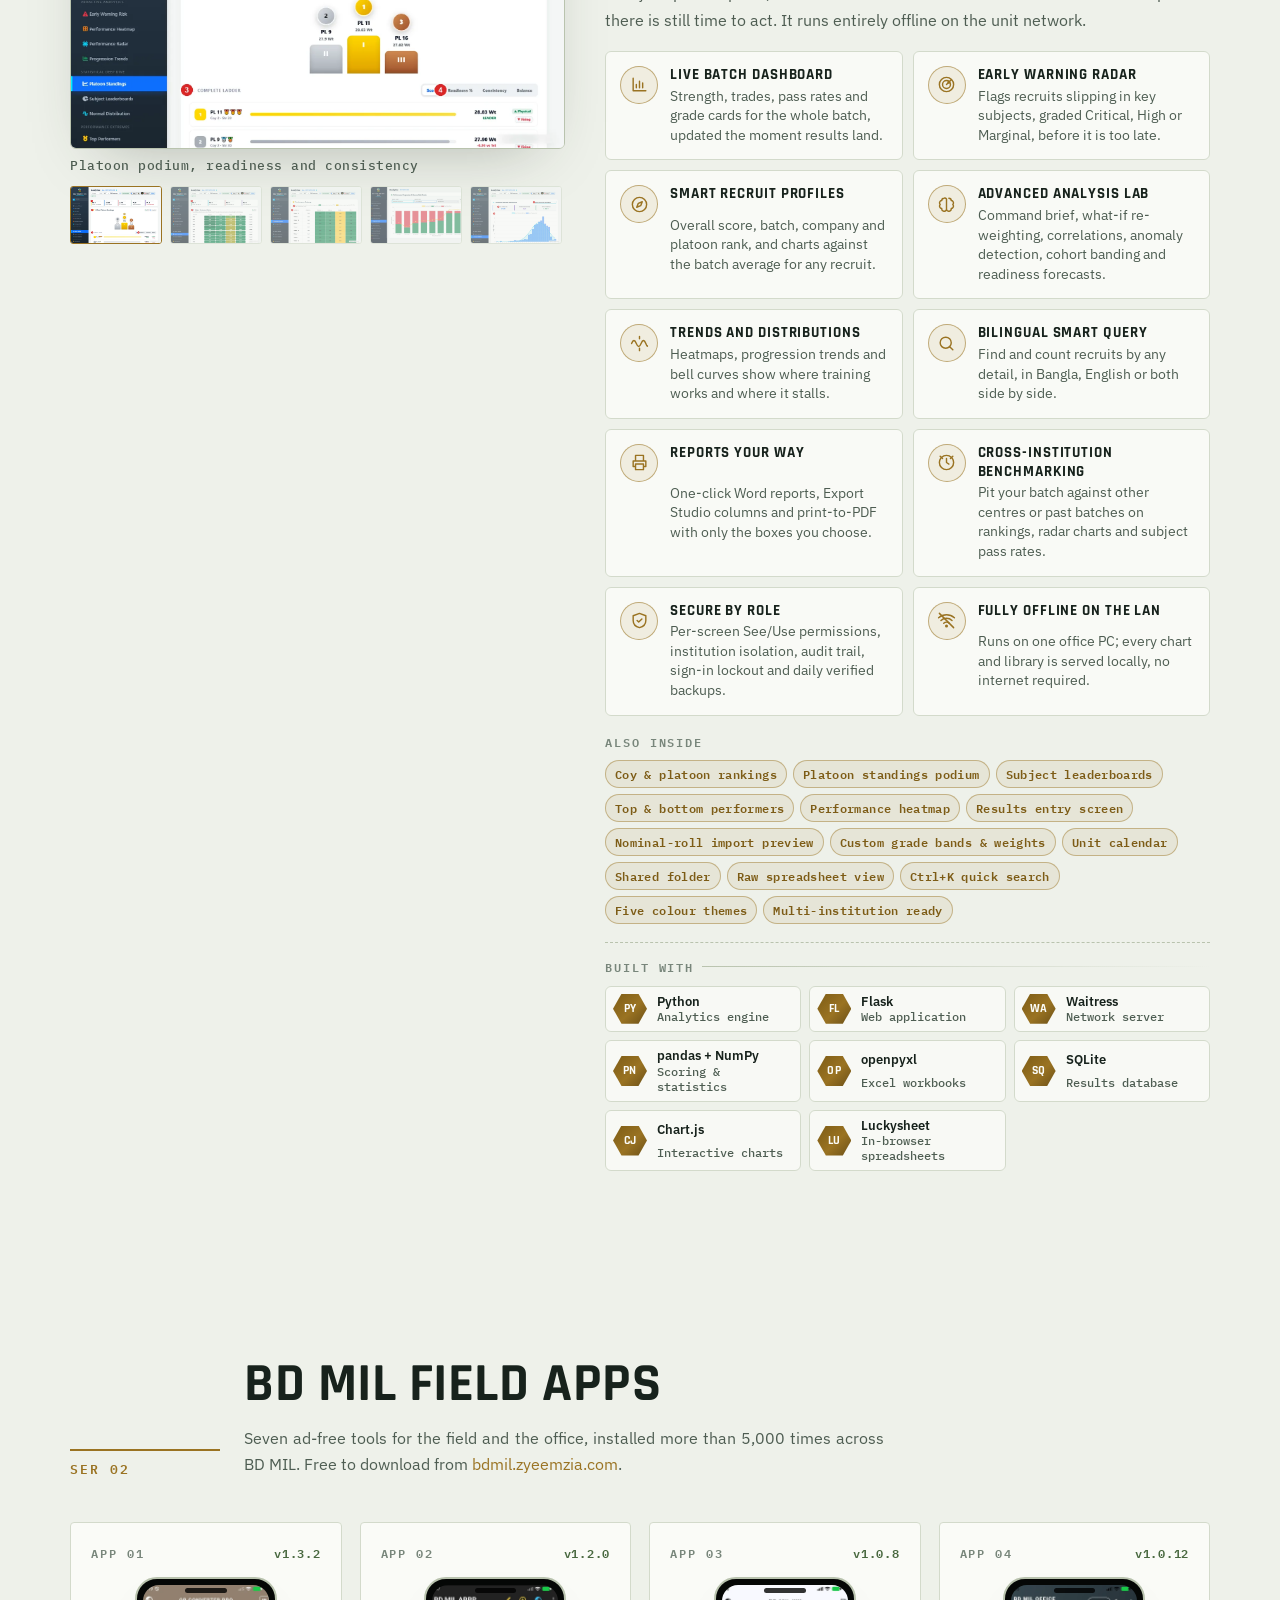
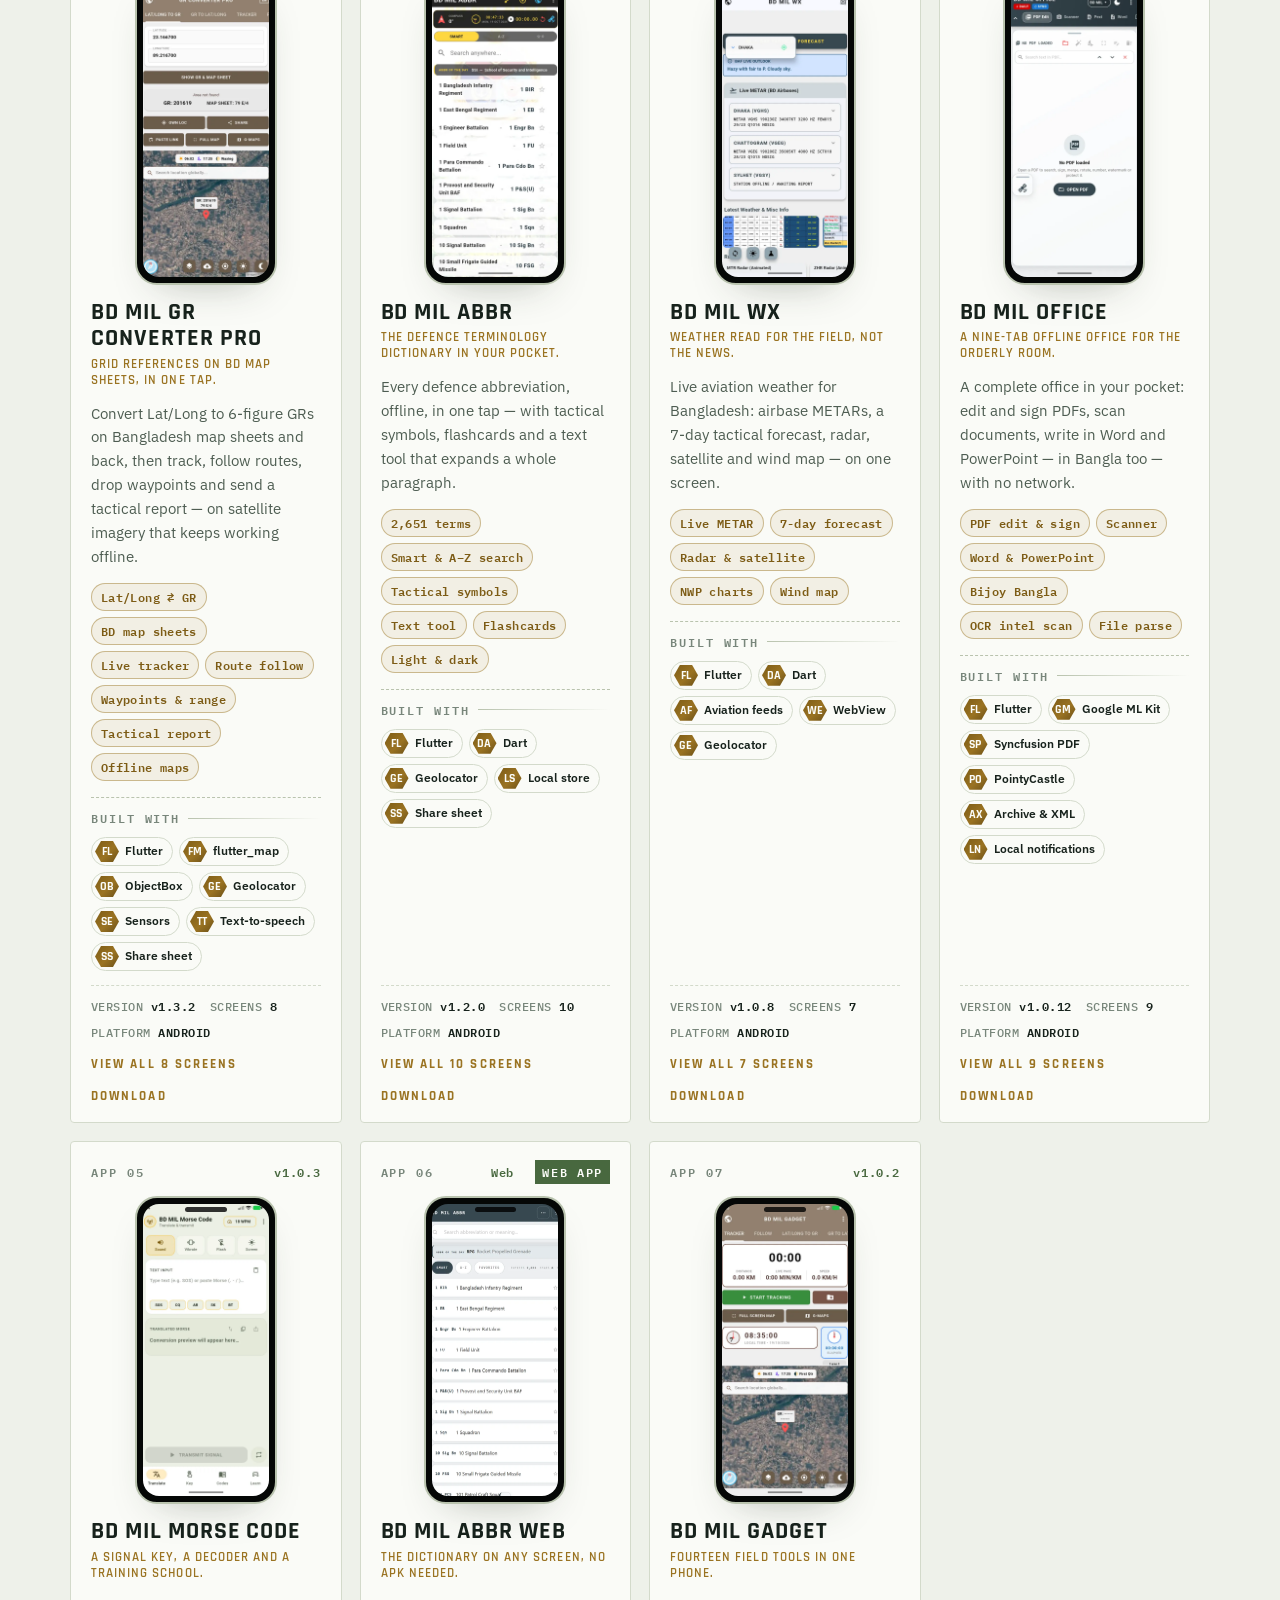
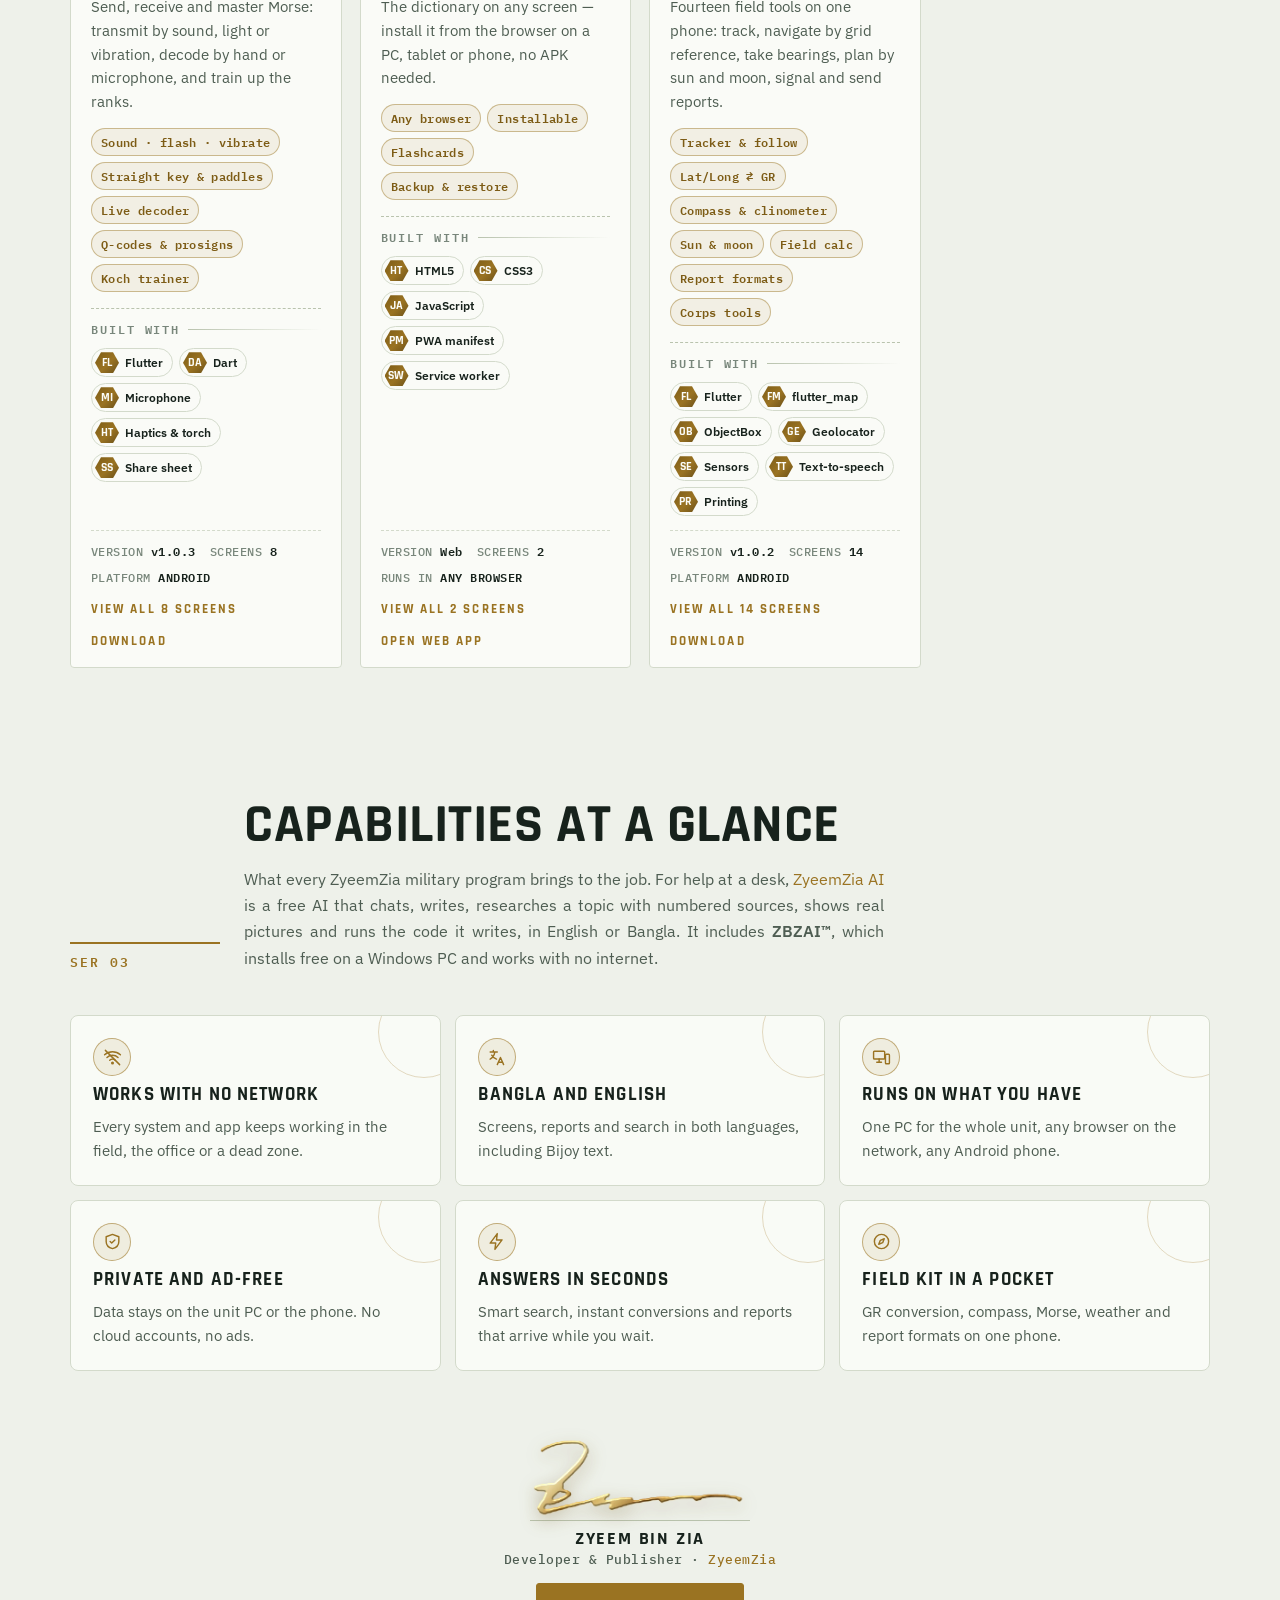
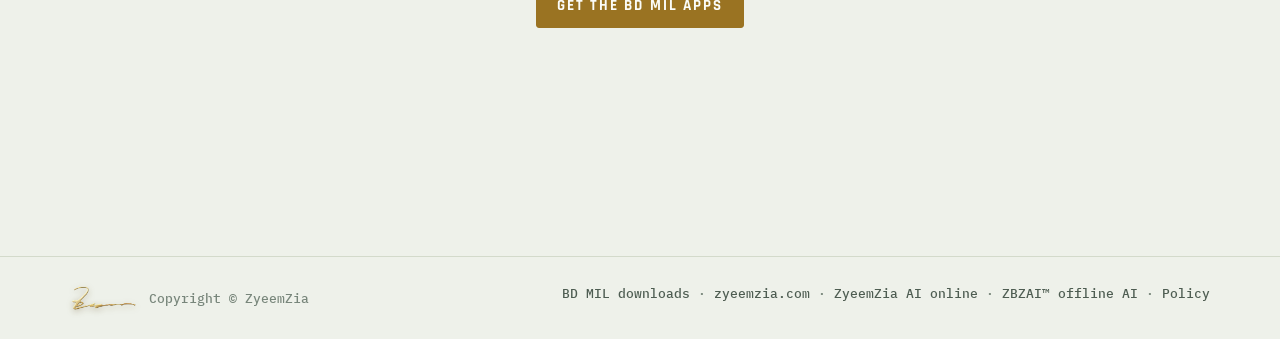
==== commit 15f55db4: "Footer: ZyeemZia AI online and ZBZAI offline AI links side by side" ====
--- a/index.html
+++ b/index.html
@@ -23,9 +23,9 @@
 <link rel="preconnect" href="https://fonts.googleapis.com">
 <link rel="preconnect" href="https://fonts.gstatic.com" crossorigin>
 <link rel="stylesheet" href="https://fonts.googleapis.com/css2?family=Rajdhani:wght@500;600;700&family=IBM+Plex+Sans:wght@400;500;600&family=IBM+Plex+Mono:wght@400;500;600&display=swap">
-<link rel="stylesheet" href="style.css?v=19">
+<link rel="stylesheet" href="style.css?v=20">
 <script>try{var t=localStorage.getItem("ms-theme");if(t==="light"||t==="dark")document.documentElement.setAttribute("data-theme",t)}catch(e){}</script>
-    <link rel="stylesheet" href="https://zyeemzia.com/transmit.css?v=5">
+    <link rel="stylesheet" href="https://zyeemzia.com/transmit.css?v=6">
 </head>
 <body>
 <canvas id="contours" aria-hidden="true"></canvas>
@@ -109,7 +109,7 @@
       <div class="sec-head reveal">
         <div class="serial">SER 03</div>
         <div><h2>Capabilities at a glance</h2>
-          <p>What every ZyeemZia military program brings to the job. For help at a desk, <a href="https://ai.zyeemzia.com/" target="_blank" rel="noopener">ZyeemZia AI</a> is a free AI that chats, writes, researches a topic with numbered sources, shows real pictures and runs the code it writes, in English or Bangla. It includes ZBZAI™, which installs free on a Windows PC and works with no internet.</p></div>
+          <p>What every ZyeemZia military program brings to the job. For help at a desk, <a href="https://ai.zyeemzia.com/" target="_blank" rel="noopener">ZyeemZia AI</a> is a free AI that chats, writes, researches a topic with numbered sources, shows real pictures and runs the code it writes, in English or Bangla. It includes <a href="https://zbzai.zyeemzia.com/" target="_blank" rel="noopener" style="color:inherit;font-weight:600">ZBZAI™</a>, which installs free on a Windows PC and works with no internet.</p></div>
       </div>
       <div class="glance" id="glance"></div>
       <div class="sigblock sig-end reveal">
@@ -128,7 +128,7 @@
 <footer>
   <div class="wrap">
     <span class="foot-sign"><img src="img/brand/signature-gold-sm.webp" width="480" height="185" alt="" loading="lazy">Copyright © ZyeemZia</span>
-    <span><a href="https://bdmil.zyeemzia.com/" target="_blank" rel="noopener">BD MIL downloads</a> · <a href="https://www.zyeemzia.com" target="_blank" rel="noopener">zyeemzia.com</a> · <a href="https://ai.zyeemzia.com/" target="_blank" rel="noopener">ZyeemZia AI</a> · <a href="https://policy.zyeemzia.com" target="_blank" rel="noopener">Policy</a></span>
+    <span><a href="https://bdmil.zyeemzia.com/" target="_blank" rel="noopener">BD MIL downloads</a> · <a href="https://www.zyeemzia.com" target="_blank" rel="noopener">zyeemzia.com</a> · <a href="https://ai.zyeemzia.com/" target="_blank" rel="noopener">ZyeemZia AI online</a> · <a href="https://zbzai.zyeemzia.com/" target="_blank" rel="noopener">ZBZAI™ offline AI</a> · <a href="https://policy.zyeemzia.com" target="_blank" rel="noopener">Policy</a></span>
   </div>
 </footer>
 
--- a/style.css
+++ b/style.css
@@ -2,6 +2,8 @@
    sections, data set in mono like a signal log, gold-leaf accent taken from the BD MIL app family; the developer's signature is plated in gold. Night ops (dark) and Day ops (light) themes. */
 /* Form controls use the page font; browsers otherwise fall back to Arial. */
 button, input, select, textarea { font-family: inherit; }
+/* Small print never drops below 12px on screen. */
+small { font-size: max(12px, .85em); }
 :root {
   --bg: #0b0f0d; --bg-2: #101613; --panel: #131a16; --panel-2: #18211c; --line: #24302a; --line-2: #33433a;
   --ink: #e8ecdf; --muted: #9aa79d; --dim: #6b7a70; --sand: #d9b35b; --sand-2: #f0d48d; --olive: #8fae7e; --red: #d8664f;
